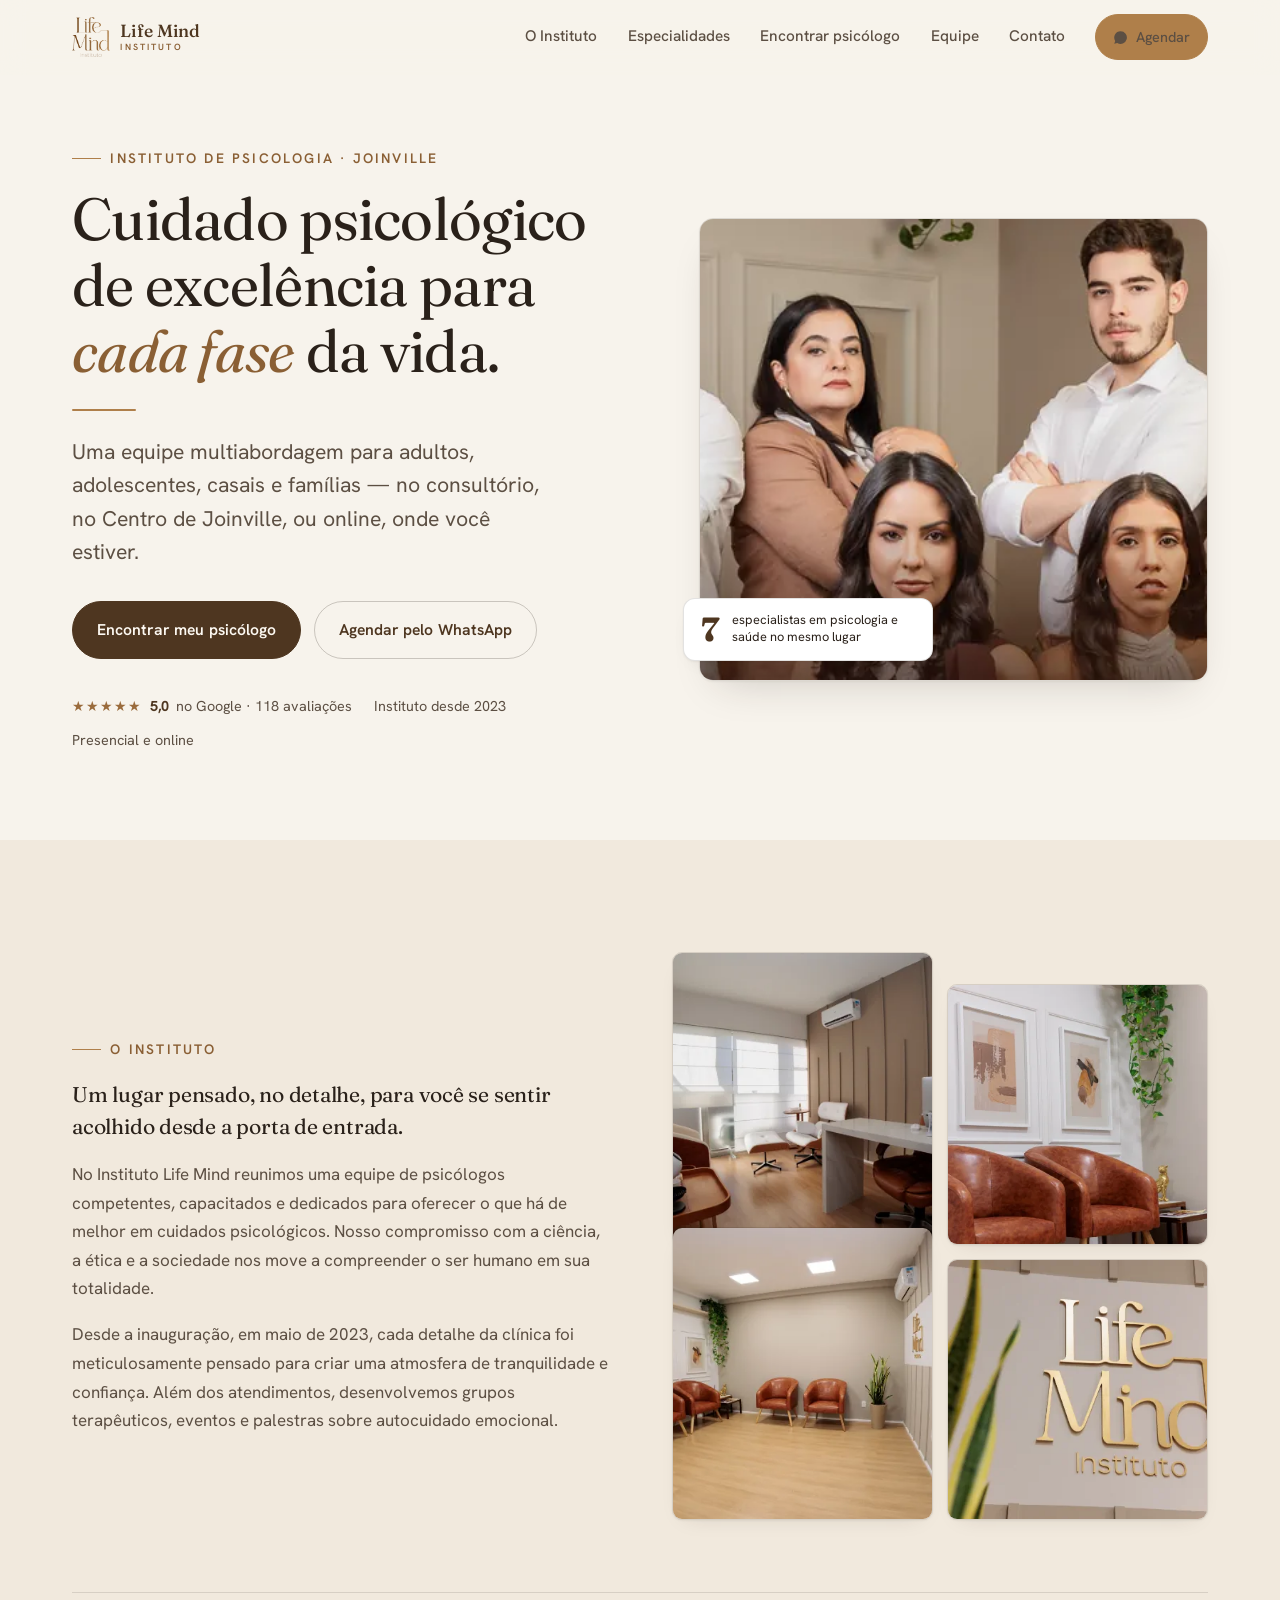
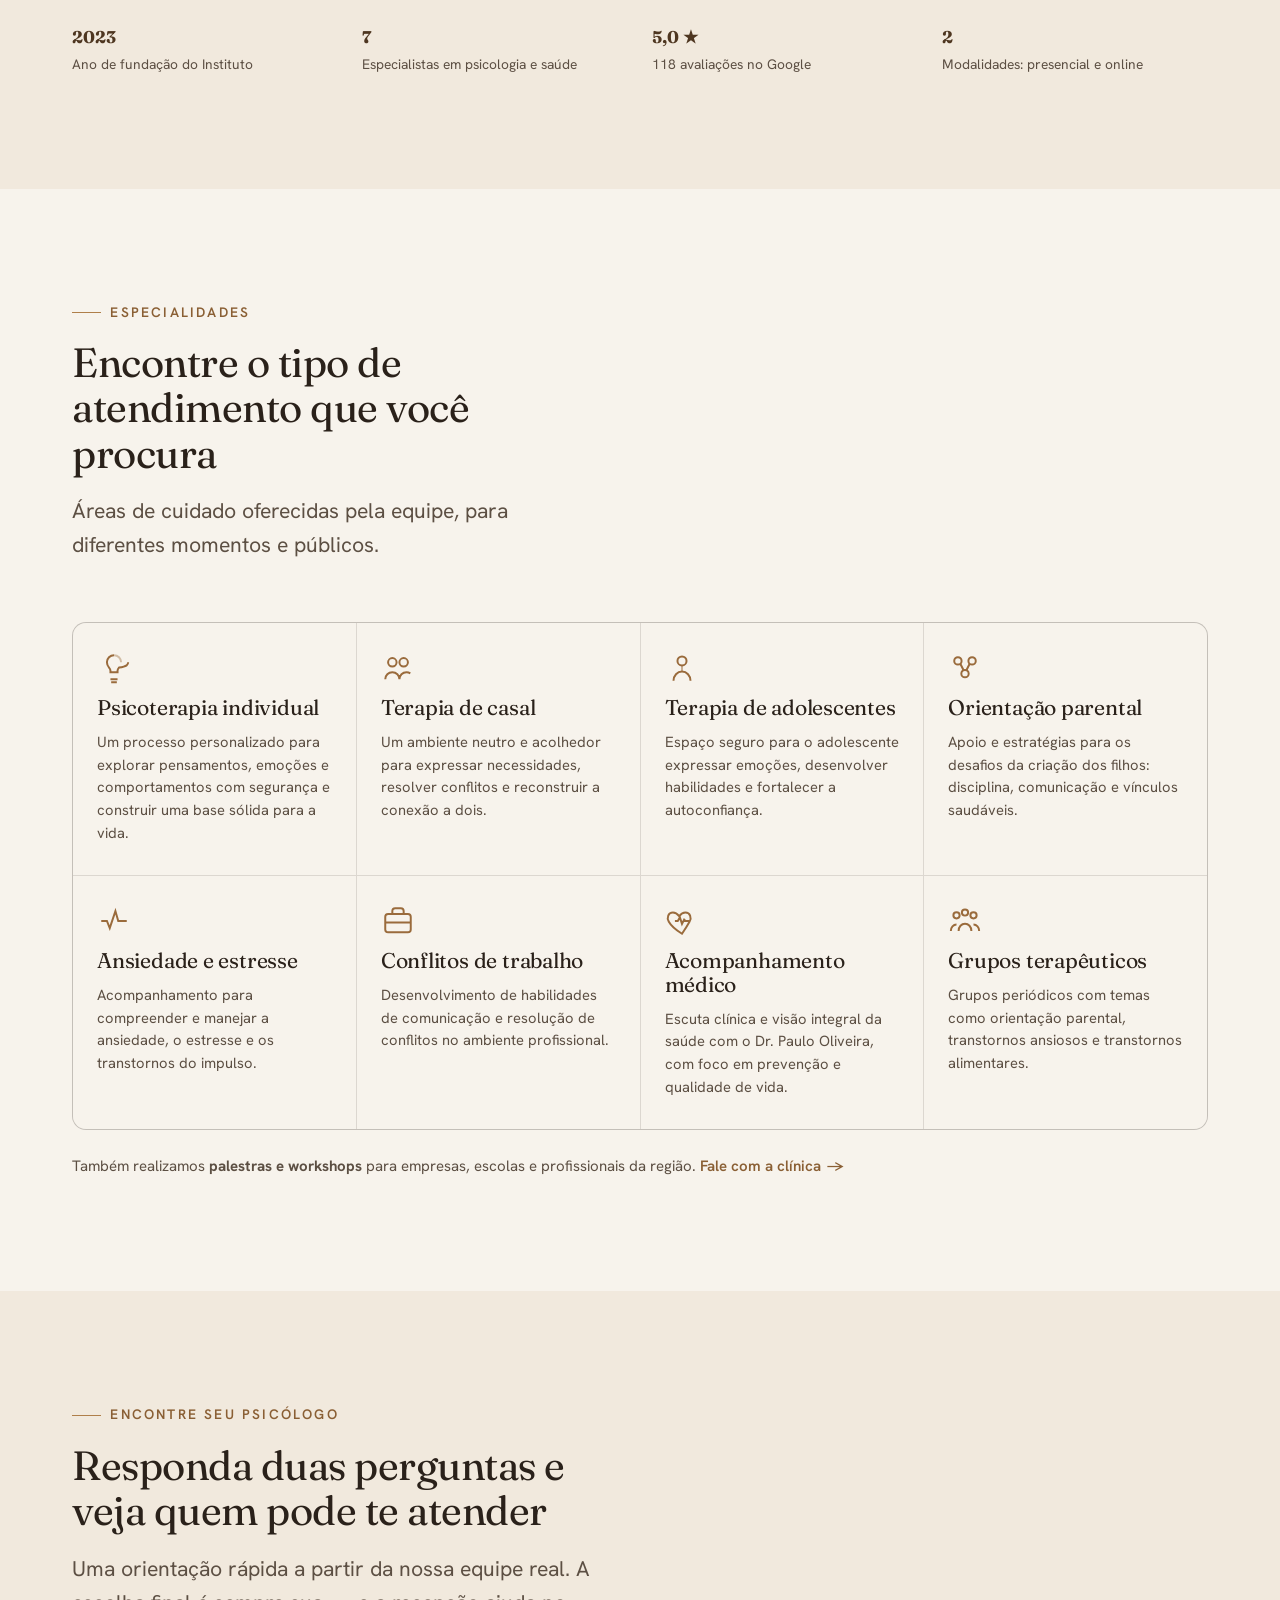
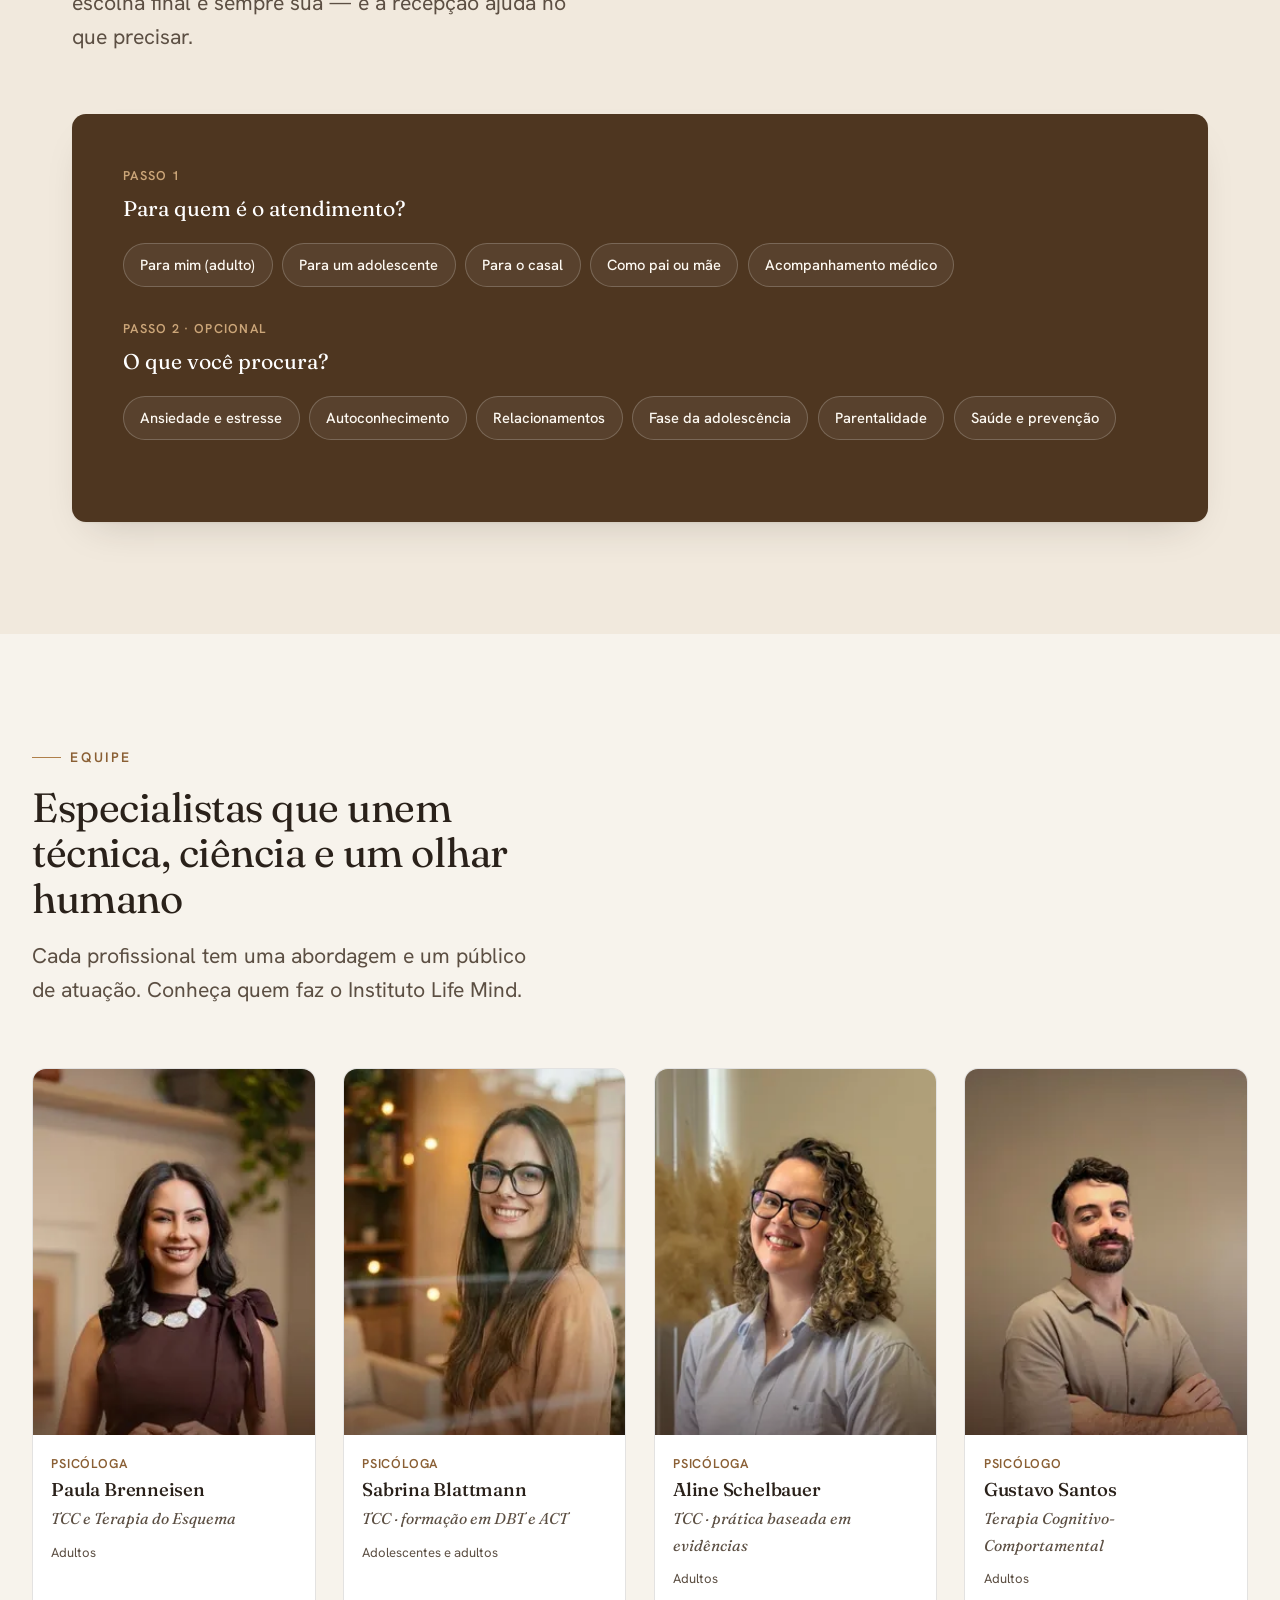
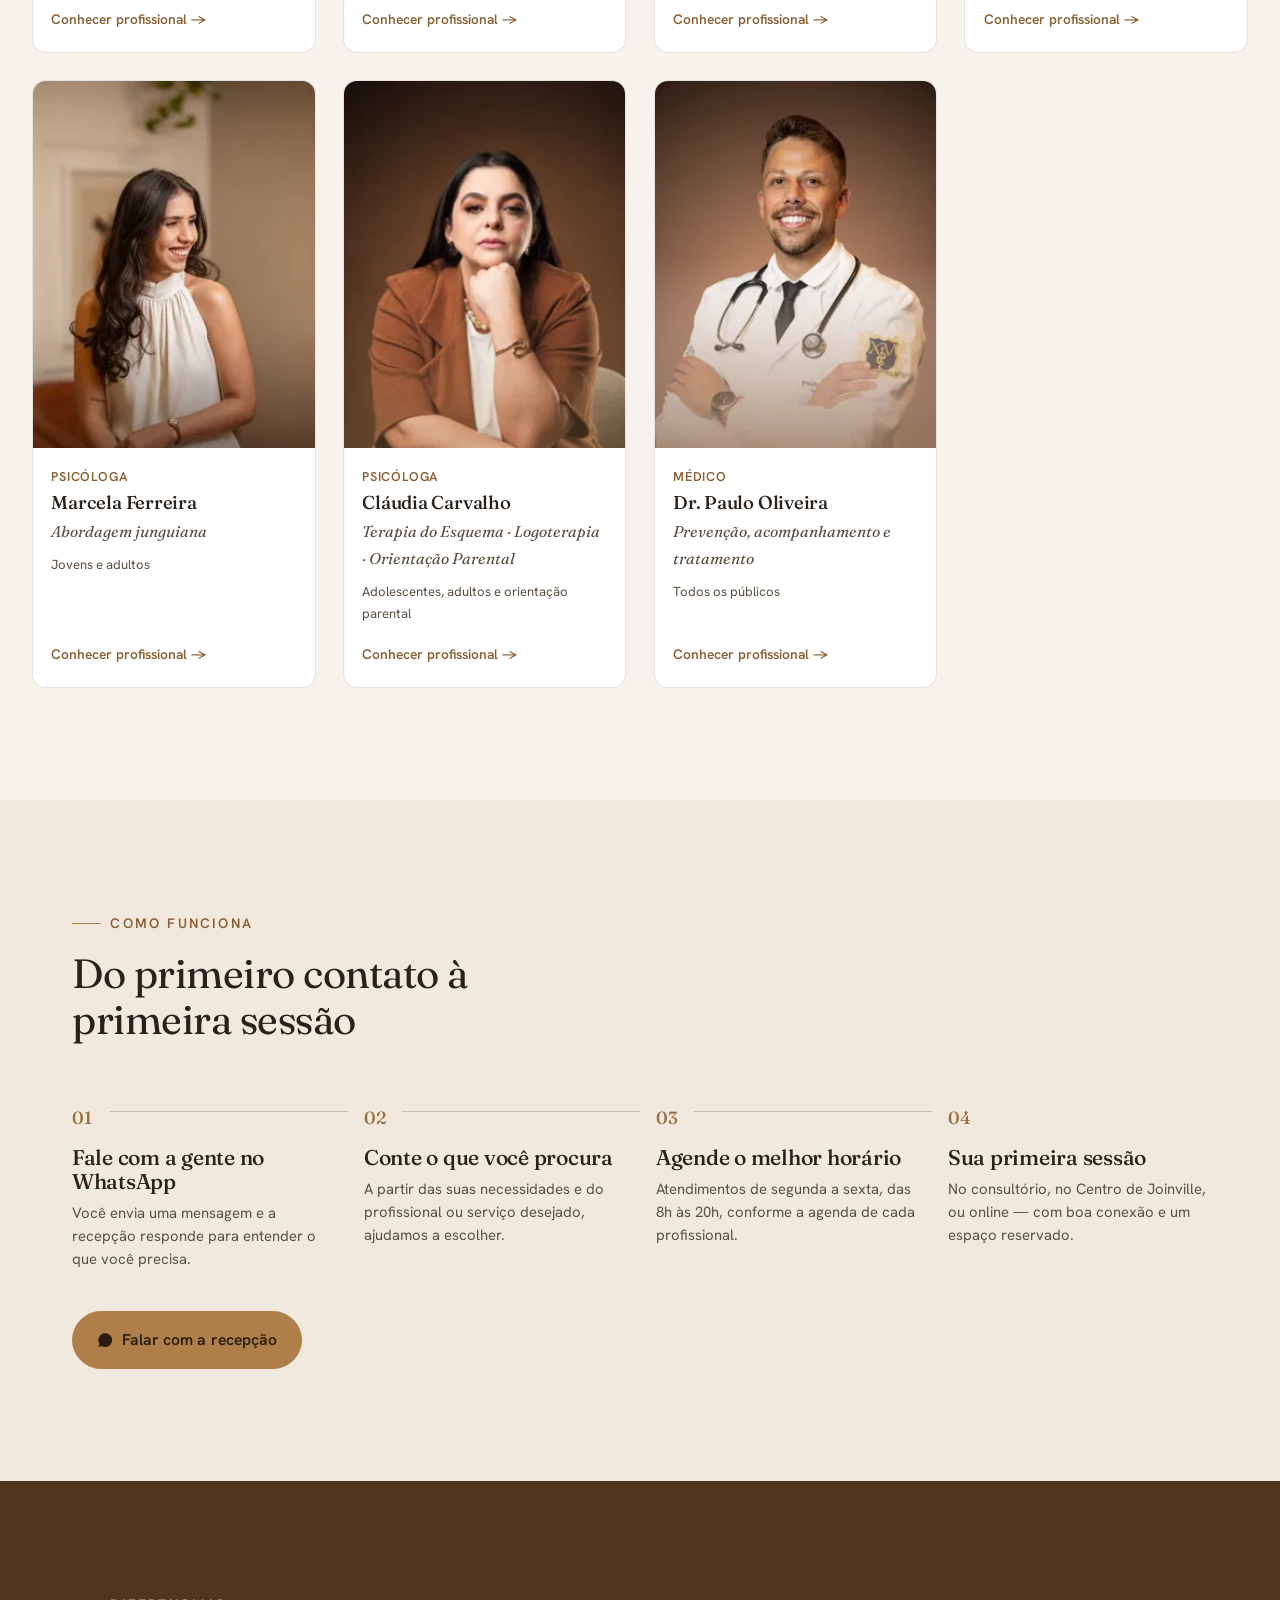
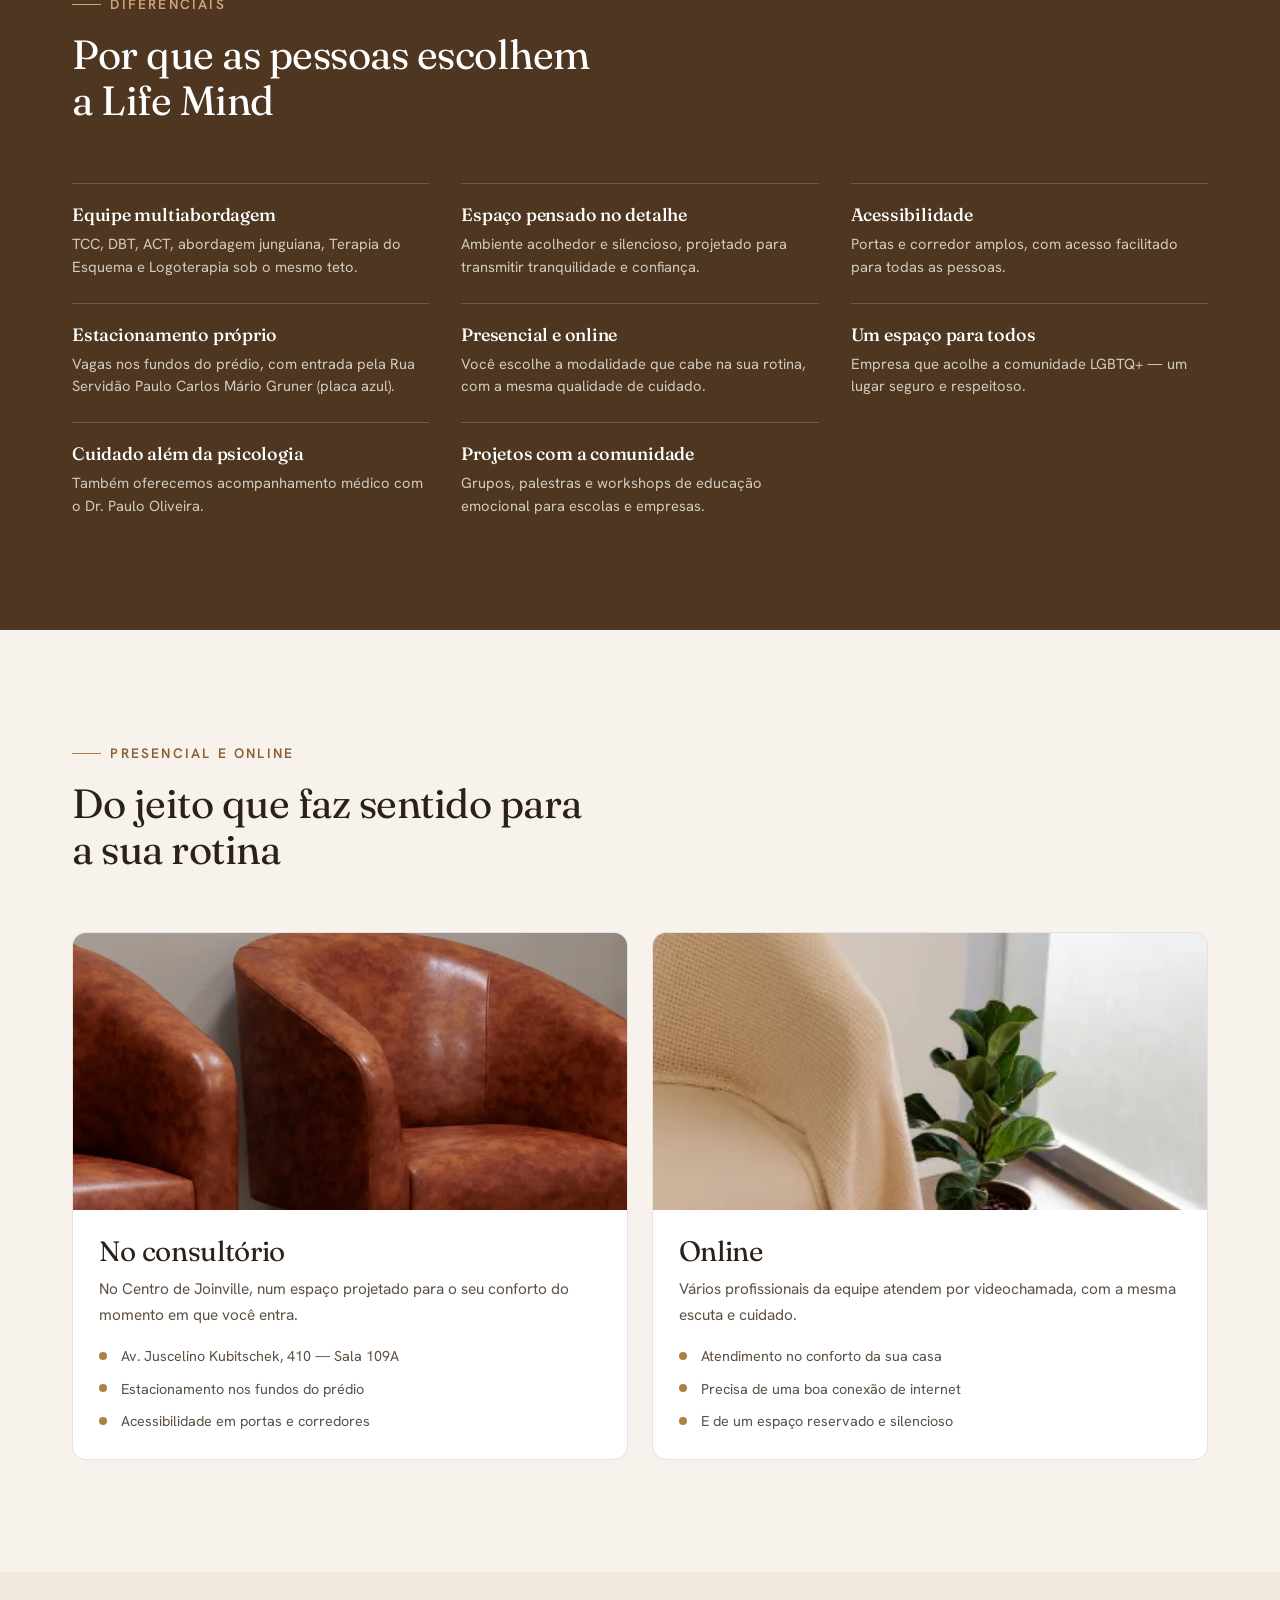
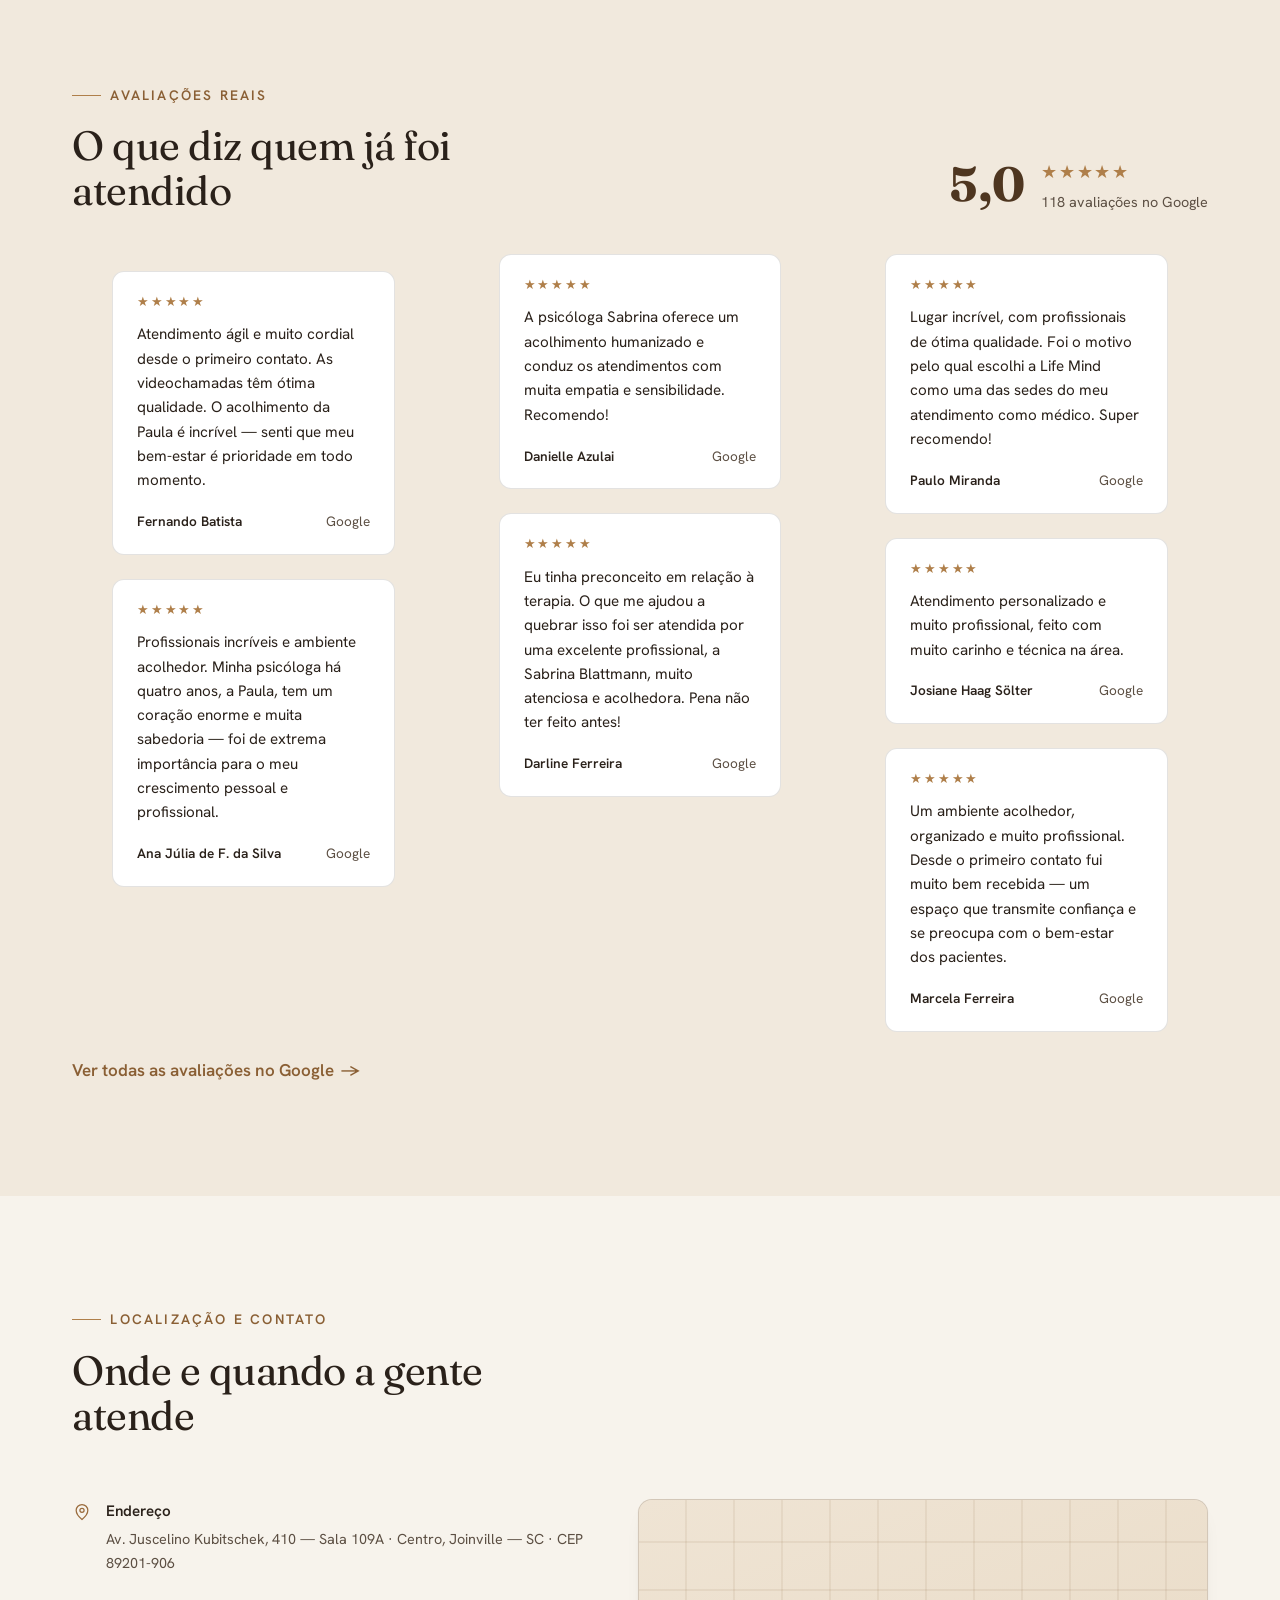
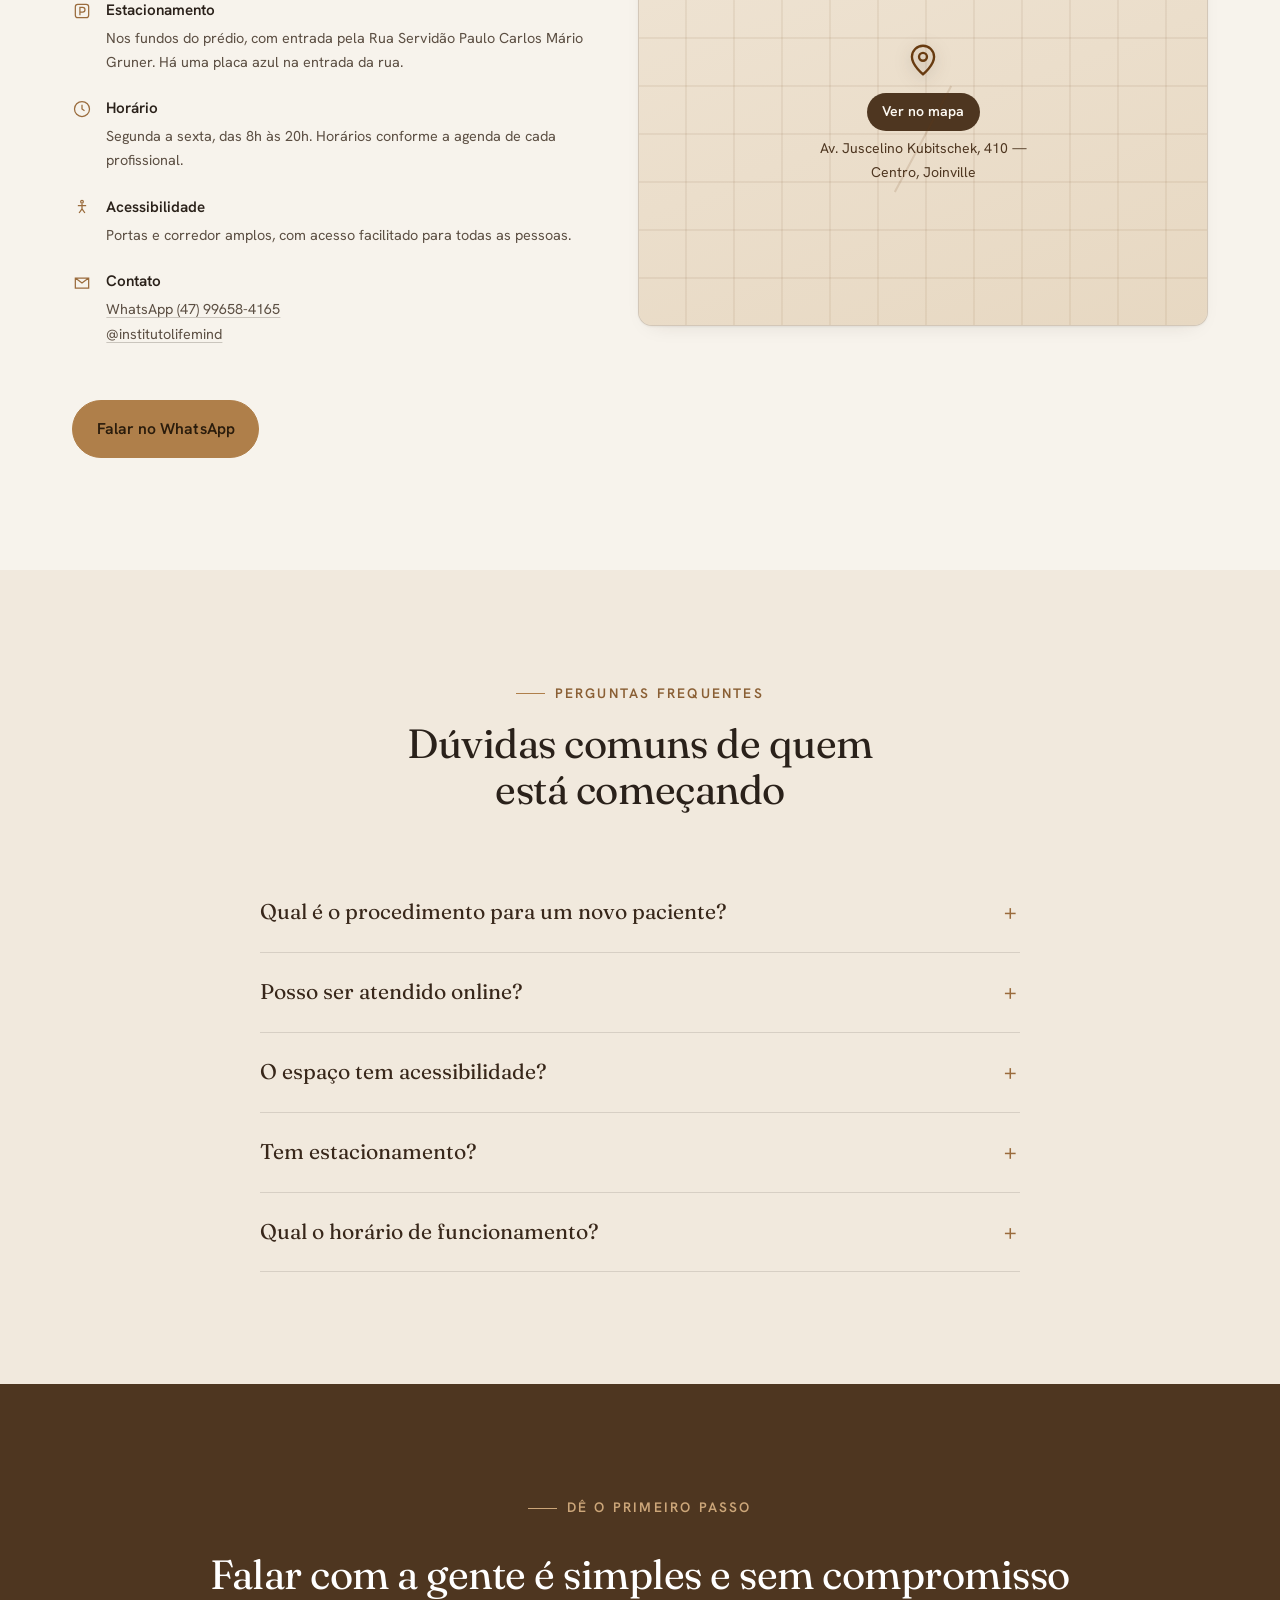
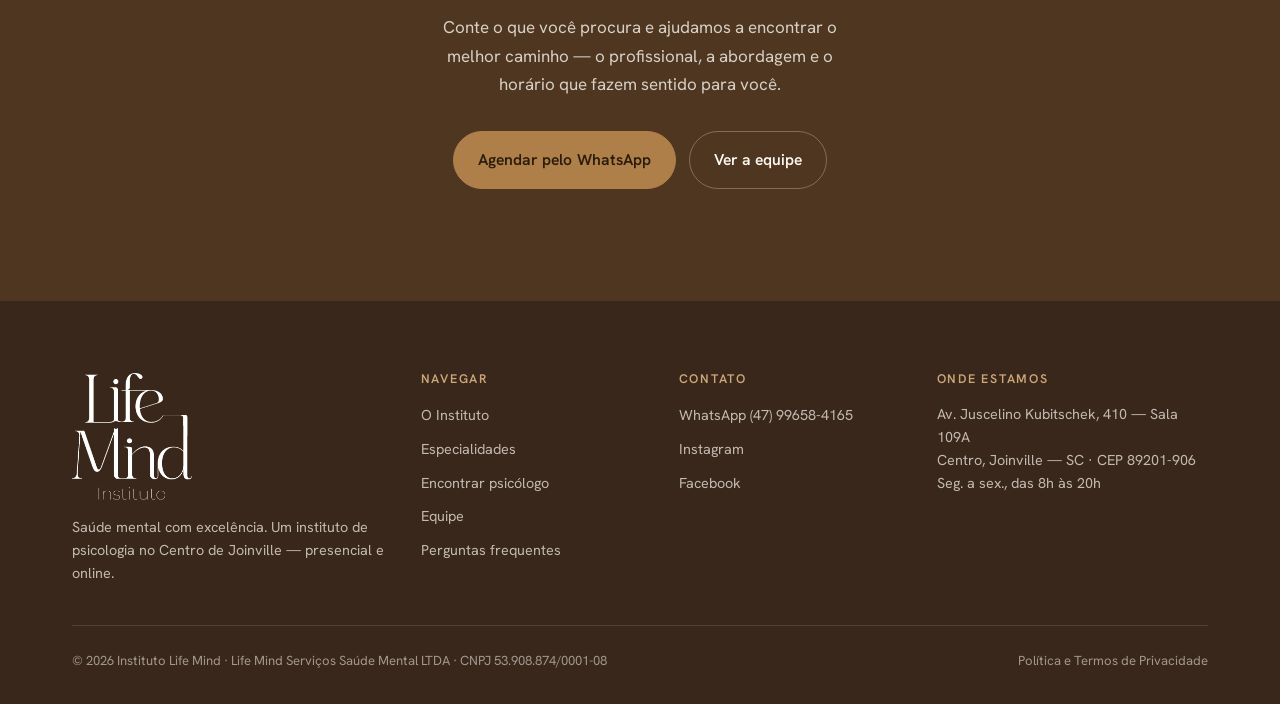
==== index.html @ fa9a7613 "Instituto Life Mind — nova versão do site Redesign estático (HTML/CSS/JS, sem build) do site institu" ====
<!doctype html>
<html lang="pt-BR">
<head>
<meta charset="utf-8">
<meta name="viewport" content="width=device-width, initial-scale=1">
<title>Instituto Life Mind — Psicologia em Joinville | Presencial e online</title>
<meta name="description" content="Instituto de psicologia no Centro de Joinville. Equipe multiabordagem para adultos, adolescentes, casais e famílias — atendimento presencial e online. 5,0 no Google, 118 avaliações.">
<link rel="canonical" href="https://institutolifemind.com.br/">
<meta name="theme-color" content="#4E3620">
<meta property="og:type" content="website">
<meta property="og:locale" content="pt_BR">
<meta property="og:site_name" content="Instituto Life Mind">
<meta property="og:title" content="Instituto Life Mind — Psicologia em Joinville">
<meta property="og:description" content="Equipe multiabordagem para cada fase da vida. Atendimento presencial no Centro de Joinville e online.">
<meta property="og:image" content="assets/img/team-group-1200.jpg">
<meta name="robots" content="index, follow, max-image-preview:large">

<link rel="icon" href="assets/img/favicon-64.png" sizes="64x64" type="image/png">
<link rel="icon" href="assets/img/favicon-32.png" sizes="32x32" type="image/png">
<link rel="apple-touch-icon" href="assets/img/favicon-180.png">

<link rel="preconnect" href="https://fonts.googleapis.com">
<link rel="preconnect" href="https://fonts.gstatic.com" crossorigin>
<link rel="preload" as="image" href="assets/img/team-group-900.webp" fetchpriority="high">
<link href="https://fonts.googleapis.com/css2?family=Fraunces:ital,opsz,wght@0,9..144,400;0,9..144,500;0,9..144,600;1,9..144,420&family=Hanken+Grotesk:wght@400;500;600;700&display=swap" rel="stylesheet">

<link rel="stylesheet" href="assets/css/site.css">
</head>
<body>
<a href="#main" class="skip">Ir para o conteúdo</a>

<header class="site-header" id="top">
  <div class="wrap site-header__bar">
    <a href="#top" class="brand" aria-label="Instituto Life Mind — início">
      <img src="assets/img/logo.png" alt="" width="40" height="42">
      <span class="brand__name"><b>Life Mind</b><i>Instituto</i></span>
    </a>
    <button class="nav-toggle" aria-expanded="false" aria-controls="nav" aria-label="Abrir menu">
      <span></span><span></span><span></span>
    </button>
    <nav class="nav nav--drawer" id="nav">
      <a href="#instituto">O Instituto</a>
      <a href="#especialidades">Especialidades</a>
      <a href="#encontrar">Encontrar psicólogo</a>
      <a href="#equipe">Equipe</a>
      <a href="#contato">Contato</a>
      <a class="btn btn--wa" href="https://wa.me/5547996584165?text=Ol%C3%A1!%20Vim%20pelo%20site%20do%20Instituto%20Life%20Mind%20e%20gostaria%20de%20agendar%20um%20atendimento." target="_blank" rel="noopener">
        <svg viewBox="0 0 24 24" fill="currentColor" aria-hidden="true"><path d="M17.5 14.4c-.3-.2-1.7-.9-2-1-.3-.1-.5-.2-.7.2-.2.3-.7 1-.9 1.1-.2.2-.3.2-.6.1-.3-.2-1.3-.5-2.4-1.5-.9-.8-1.5-1.8-1.7-2.1-.2-.3 0-.5.1-.6l.5-.6c.2-.2.2-.3.3-.5.1-.2 0-.4 0-.6L9 5.9c-.2-.5-.4-.4-.6-.4h-.5c-.2 0-.5.1-.7.3-.3.3-1 1-1 2.4s1 2.8 1.2 3c.2.2 2 3.1 5 4.3 2.5 1 3 .8 3.6.8.5-.1 1.7-.7 1.9-1.4.2-.7.2-1.2.2-1.4 0-.1-.3-.2-.6-.3zM12 2a10 10 0 0 0-8.5 15.3L2 22l4.8-1.5A10 10 0 1 0 12 2z"/></svg>
        Agendar
      </a>
    </nav>
  </div>
</header>
<div class="scrim" hidden></div>

<main id="main">

<!-- ================= HERO ================= -->
<section class="hero wrap">
  <div class="hero__grid">
    <div>
      <p class="eyebrow">Instituto de Psicologia · Joinville</p>
      <h1 class="hero__title">Cuidado psicológico de excelência para <em>cada fase</em> da vida.</h1>
      <div class="hero__rule"></div>
      <p class="hero__lead">Uma equipe multiabordagem para adultos, adolescentes, casais e famílias — no consultório, no Centro de Joinville, ou online, onde você estiver.</p>
      <div class="hero__cta">
        <a class="btn" href="#encontrar">Encontrar meu psicólogo</a>
        <a class="btn btn--ghost" href="https://wa.me/5547996584165?text=Ol%C3%A1!%20Vim%20pelo%20site%20do%20Instituto%20Life%20Mind%20e%20gostaria%20de%20agendar%20um%20atendimento." target="_blank" rel="noopener">Agendar pelo WhatsApp</a>
      </div>
      <div class="hero__trust">
        <span><span class="stars" aria-hidden="true">★★★★★</span> <b>5,0</b> no Google · 118 avaliações</span>
        <span>Instituto desde 2023</span>
        <span>Presencial e online</span>
      </div>
    </div>
    <div class="hero__media">
      <picture>
        <source type="image/webp" srcset="assets/img/team-group-900.webp 900w, assets/img/team-group-1600.webp 1600w" sizes="(max-width:860px) 92vw, 46vw">
        <img src="assets/img/team-group-1200.jpg" alt="Equipe do Instituto Life Mind reunida no consultório" width="1200" height="456" fetchpriority="high">
      </picture>
      <div class="hero__badge"><b>7</b><span>especialistas em psicologia e saúde no mesmo lugar</span></div>
    </div>
  </div>
</section>

<!-- ================= ABOUT ================= -->
<section class="section section--tint" id="instituto">
  <div class="wrap about">
    <div class="about__grid">
      <div class="about__body reveal">
        <p class="eyebrow">O Instituto</p>
        <p>Um lugar pensado, no detalhe, para você se sentir acolhido desde a porta de entrada.</p>
        <p>No Instituto Life Mind reunimos uma equipe de psicólogos competentes, capacitados e dedicados para oferecer o que há de melhor em cuidados psicológicos. Nosso compromisso com a ciência, a ética e a sociedade nos move a compreender o ser humano em sua totalidade.</p>
        <p>Desde a inauguração, em maio de 2023, cada detalhe da clínica foi meticulosamente pensado para criar uma atmosfera de tranquilidade e confiança. Além dos atendimentos, desenvolvemos grupos terapêuticos, eventos e palestras sobre autocuidado emocional.</p>
      </div>
      <div class="about__collage reveal" aria-hidden="true">
        <picture><source type="image/webp" srcset="assets/img/sala-2070.webp"><img src="assets/img/sala-2070.jpg" alt="" width="364" height="364" loading="lazy"></picture>
        <picture><source type="image/webp" srcset="assets/img/sala-2167.webp"><img src="assets/img/sala-2167.jpg" alt="" width="364" height="364" loading="lazy"></picture>
        <picture><source type="image/webp" srcset="assets/img/sala-2131.webp"><img src="assets/img/sala-2131.jpg" alt="" width="364" height="364" loading="lazy"></picture>
        <picture><source type="image/webp" srcset="assets/img/sala-2153.webp"><img src="assets/img/sala-2153.jpg" alt="" width="364" height="364" loading="lazy"></picture>
      </div>
    </div>
    <div class="stats reveal">
      <div class="stat"><b>2023</b><span>Ano de fundação do Instituto</span></div>
      <div class="stat"><b>7</b><span>Especialistas em psicologia e saúde</span></div>
      <div class="stat"><b>5,0&nbsp;★</b><span>118 avaliações no Google</span></div>
      <div class="stat"><b>2</b><span>Modalidades: presencial e online</span></div>
    </div>
  </div>
</section>

<!-- ================= SPECIALTIES ================= -->
<section class="section" id="especialidades">
  <div class="wrap">
    <div class="sect-head reveal">
      <p class="eyebrow">Especialidades</p>
      <h2>Encontre o tipo de atendimento que você procura</h2>
      <p class="lead">Áreas de cuidado oferecidas pela equipe, para diferentes momentos e públicos.</p>
    </div>
    <div class="spec-grid reveal">
      <article class="spec"><svg class="spec__ic" viewBox="0 0 24 24" fill="none" stroke="currentColor" stroke-width="1.4"><path d="M12 3a5 5 0 0 0-5 5c0 1.6.7 2.8 1.5 3.7.6.7 1 1.4 1 2.3v1h5v-1c0-.9.4-1.6 1-2.3C21.3 10.8 22 9.6 22 8"/><path d="M12 3a5 5 0 0 1 5 5" opacity=".4"/><path d="M9.5 20h5M10 22h4"/></svg><h3>Psicoterapia individual</h3><p>Um processo personalizado para explorar pensamentos, emoções e comportamentos com segurança e construir uma base sólida para a vida.</p></article>
      <article class="spec"><svg class="spec__ic" viewBox="0 0 24 24" fill="none" stroke="currentColor" stroke-width="1.4"><circle cx="8" cy="8" r="3"/><circle cx="16" cy="8" r="3"/><path d="M3 20c0-2.8 2.2-5 5-5s5 2.2 5 5M13 20c0-2.8 2.2-5 5-5 1 0 1.9.3 2.7.8"/></svg><h3>Terapia de casal</h3><p>Um ambiente neutro e acolhedor para expressar necessidades, resolver conflitos e reconstruir a conexão a dois.</p></article>
      <article class="spec"><svg class="spec__ic" viewBox="0 0 24 24" fill="none" stroke="currentColor" stroke-width="1.4"><circle cx="12" cy="7" r="3.2"/><path d="M6 21c0-3.6 2.7-6.5 6-6.5s6 2.9 6 6.5"/><path d="M12 10.5v4" opacity=".5"/></svg><h3>Terapia de adolescentes</h3><p>Espaço seguro para o adolescente expressar emoções, desenvolver habilidades e fortalecer a autoconfiança.</p></article>
      <article class="spec"><svg class="spec__ic" viewBox="0 0 24 24" fill="none" stroke="currentColor" stroke-width="1.4"><circle cx="7" cy="7" r="2.6"/><circle cx="17" cy="7" r="2.6"/><circle cx="12" cy="16" r="2.6"/><path d="M8.7 9 11 13.6M15.3 9 13 13.6"/></svg><h3>Orientação parental</h3><p>Apoio e estratégias para os desafios da criação dos filhos: disciplina, comunicação e vínculos saudáveis.</p></article>
      <article class="spec"><svg class="spec__ic" viewBox="0 0 24 24" fill="none" stroke="currentColor" stroke-width="1.4"><path d="M3 12h4l2 5 4-12 2 7h6"/></svg><h3>Ansiedade e estresse</h3><p>Acompanhamento para compreender e manejar a ansiedade, o estresse e os transtornos do impulso.</p></article>
      <article class="spec"><svg class="spec__ic" viewBox="0 0 24 24" fill="none" stroke="currentColor" stroke-width="1.4"><rect x="3" y="7" width="18" height="13" rx="2"/><path d="M8 7V5a2 2 0 0 1 2-2h4a2 2 0 0 1 2 2v2M3 13h18"/></svg><h3>Conflitos de trabalho</h3><p>Desenvolvimento de habilidades de comunicação e resolução de conflitos no ambiente profissional.</p></article>
      <article class="spec"><svg class="spec__ic" viewBox="0 0 24 24" fill="none" stroke="currentColor" stroke-width="1.4"><path d="M12 21s-7-4.4-9.3-8.5C1 9.6 2.3 6 5.6 6c2 0 3.3 1.2 4.4 2.6C11.1 7.2 12.4 6 14.4 6c3.3 0 4.6 3.6 2.9 6.5C15 16.6 12 21 12 21z"/><path d="M7 12h2l1.5-2.5L12 14l1.5-3 1 1H17"/></svg><h3>Acompanhamento médico</h3><p>Escuta clínica e visão integral da saúde com o Dr. Paulo Oliveira, com foco em prevenção e qualidade de vida.</p></article>
      <article class="spec"><svg class="spec__ic" viewBox="0 0 24 24" fill="none" stroke="currentColor" stroke-width="1.4"><circle cx="6" cy="8" r="2.2"/><circle cx="18" cy="8" r="2.2"/><circle cx="12" cy="6" r="2.2"/><path d="M2 19c0-2.5 1.8-4.5 4-4.5M22 19c0-2.5-1.8-4.5-4-4.5M7.5 19c0-3 2-5 4.5-5s4.5 2 4.5 5"/></svg><h3>Grupos terapêuticos</h3><p>Grupos periódicos com temas como orientação parental, transtornos ansiosos e transtornos alimentares.</p></article>
    </div>
    <p class="spec-note reveal">Também realizamos <strong>palestras e workshops</strong> para empresas, escolas e profissionais da região. <a class="textlink" href="https://wa.me/5547996584165?text=Ol%C3%A1!%20Gostaria%20de%20falar%20sobre%20palestras%20e%20workshops%20do%20Instituto%20Life%20Mind." target="_blank" rel="noopener">Fale com a clínica</a></p>
  </div>
</section>

<!-- ================= MATCHER (signature) ================= -->
<section class="section section--tint" id="encontrar">
  <div class="wrap">
    <div class="sect-head reveal">
      <p class="eyebrow">Encontre seu psicólogo</p>
      <h2>Responda duas perguntas e veja quem pode te atender</h2>
      <p class="lead">Uma orientação rápida a partir da nossa equipe real. A escolha final é sempre sua — e a recepção ajuda no que precisar.</p>
    </div>
    <div class="matcher reveal" role="group" aria-labelledby="m-title">
      <p id="m-title" class="sr-only" hidden>Encontre seu psicólogo</p>
      <div class="matcher__q">
        <p><small>Passo 1</small>Para quem é o atendimento?</p>
        <div class="chips" id="m-who" role="radiogroup" aria-label="Para quem é o atendimento">
          <button class="chip" role="radio" aria-checked="false" data-who="adulto">Para mim (adulto)</button>
          <button class="chip" role="radio" aria-checked="false" data-who="adolescente">Para um adolescente</button>
          <button class="chip" role="radio" aria-checked="false" data-who="casal">Para o casal</button>
          <button class="chip" role="radio" aria-checked="false" data-who="parental">Como pai ou mãe</button>
          <button class="chip" role="radio" aria-checked="false" data-who="medico">Acompanhamento médico</button>
        </div>
      </div>
      <div class="matcher__q">
        <p><small>Passo 2 · opcional</small>O que você procura?</p>
        <div class="chips" id="m-what" aria-label="O que você procura (opcional, escolha quantos quiser)">
          <button class="chip" aria-pressed="false" data-what="ansiedade">Ansiedade e estresse</button>
          <button class="chip" aria-pressed="false" data-what="autoconhecimento">Autoconhecimento</button>
          <button class="chip" aria-pressed="false" data-what="relacionamentos">Relacionamentos</button>
          <button class="chip" aria-pressed="false" data-what="adolescencia">Fase da adolescência</button>
          <button class="chip" aria-pressed="false" data-what="parentalidade">Parentalidade</button>
          <button class="chip" aria-pressed="false" data-what="saude">Saúde e prevenção</button>
        </div>
      </div>
      <div class="matcher__out" id="m-out" hidden aria-live="polite">
        <h3 id="m-out-title">Profissionais sugeridos</h3>
        <p class="muted" id="m-out-sub"></p>
        <div class="match-list" id="m-list"></div>
        <p class="matcher__fallback" id="m-fallback"></p>
      </div>
    </div>
  </div>
</section>

<!-- ================= TEAM ================= -->
<section class="section" id="equipe">
  <div class="wrap wrap--wide">
    <div class="sect-head reveal">
      <p class="eyebrow">Equipe</p>
      <h2>Especialistas que unem técnica, ciência e um olhar humano</h2>
      <p class="lead">Cada profissional tem uma abordagem e um público de atuação. Conheça quem faz o Instituto Life Mind.</p>
    </div>
    <div class="team-grid" id="team-grid"><!-- injected --></div>
  </div>
</section>

<!-- ================= HOW IT WORKS ================= -->
<section class="section section--tint" id="como-funciona">
  <div class="wrap">
    <div class="sect-head reveal">
      <p class="eyebrow">Como funciona</p>
      <h2>Do primeiro contato à primeira sessão</h2>
    </div>
    <div class="steps reveal">
      <div class="step"><h3>Fale com a gente no WhatsApp</h3><p>Você envia uma mensagem e a recepção responde para entender o que você precisa.</p></div>
      <div class="step"><h3>Conte o que você procura</h3><p>A partir das suas necessidades e do profissional ou serviço desejado, ajudamos a escolher.</p></div>
      <div class="step"><h3>Agende o melhor horário</h3><p>Atendimentos de segunda a sexta, das 8h às 20h, conforme a agenda de cada profissional.</p></div>
      <div class="step"><h3>Sua primeira sessão</h3><p>No consultório, no Centro de Joinville, ou online — com boa conexão e um espaço reservado.</p></div>
    </div>
    <div class="hero__cta reveal" style="margin-top:2.5rem">
      <a class="btn btn--wa" href="https://wa.me/5547996584165?text=Ol%C3%A1!%20Vim%20pelo%20site%20do%20Instituto%20Life%20Mind%20e%20gostaria%20de%20agendar%20um%20atendimento." target="_blank" rel="noopener">
        <svg viewBox="0 0 24 24" fill="currentColor" aria-hidden="true"><path d="M17.5 14.4c-.3-.2-1.7-.9-2-1-.3-.1-.5-.2-.7.2-.2.3-.7 1-.9 1.1-.2.2-.3.2-.6.1-.3-.2-1.3-.5-2.4-1.5-.9-.8-1.5-1.8-1.7-2.1-.2-.3 0-.5.1-.6l.5-.6c.2-.2.2-.3.3-.5.1-.2 0-.4 0-.6L9 5.9c-.2-.5-.4-.4-.6-.4h-.5c-.2 0-.5.1-.7.3-.3.3-1 1-1 2.4s1 2.8 1.2 3c.2.2 2 3.1 5 4.3 2.5 1 3 .8 3.6.8.5-.1 1.7-.7 1.9-1.4.2-.7.2-1.2.2-1.4 0-.1-.3-.2-.6-.3zM12 2a10 10 0 0 0-8.5 15.3L2 22l4.8-1.5A10 10 0 1 0 12 2z"/></svg>
        Falar com a recepção
      </a>
    </div>
  </div>
</section>

<!-- ================= DIFERENCIAIS ================= -->
<section class="section section--dark" id="diferenciais">
  <div class="wrap">
    <div class="sect-head reveal">
      <p class="eyebrow">Diferenciais</p>
      <h2>Por que as pessoas escolhem a Life Mind</h2>
    </div>
    <div class="feat-grid reveal">
      <div class="feat"><h3>Equipe multiabordagem</h3><p>TCC, DBT, ACT, abordagem junguiana, Terapia do Esquema e Logoterapia sob o mesmo teto.</p></div>
      <div class="feat"><h3>Espaço pensado no detalhe</h3><p>Ambiente acolhedor e silencioso, projetado para transmitir tranquilidade e confiança.</p></div>
      <div class="feat"><h3>Acessibilidade</h3><p>Portas e corredor amplos, com acesso facilitado para todas as pessoas.</p></div>
      <div class="feat"><h3>Estacionamento próprio</h3><p>Vagas nos fundos do prédio, com entrada pela Rua Servidão Paulo Carlos Mário Gruner (placa azul).</p></div>
      <div class="feat"><h3>Presencial e online</h3><p>Você escolhe a modalidade que cabe na sua rotina, com a mesma qualidade de cuidado.</p></div>
      <div class="feat"><h3>Um espaço para todos</h3><p>Empresa que acolhe a comunidade LGBTQ+ — um lugar seguro e respeitoso.</p></div>
      <div class="feat"><h3>Cuidado além da psicologia</h3><p>Também oferecemos acompanhamento médico com o Dr. Paulo Oliveira.</p></div>
      <div class="feat"><h3>Projetos com a comunidade</h3><p>Grupos, palestras e workshops de educação emocional para escolas e empresas.</p></div>
    </div>
  </div>
</section>

<!-- ================= MODES ================= -->
<section class="section" id="atendimento">
  <div class="wrap">
    <div class="sect-head reveal">
      <p class="eyebrow">Presencial e online</p>
      <h2>Do jeito que faz sentido para a sua rotina</h2>
    </div>
    <div class="modes reveal">
      <article class="mode">
        <div class="mode__img"><picture><source type="image/webp" srcset="assets/img/poltronas-1600.webp"><img src="assets/img/poltronas-1200.jpg" alt="Sala de espera do Instituto Life Mind com poltronas de couro e plantas" width="1200" height="268" loading="lazy"></picture></div>
        <div class="mode__b">
          <h3>No consultório</h3>
          <p>No Centro de Joinville, num espaço projetado para o seu conforto do momento em que você entra.</p>
          <ul><li>Av. Juscelino Kubitschek, 410 — Sala 109A</li><li>Estacionamento nos fundos do prédio</li><li>Acessibilidade em portas e corredores</li></ul>
        </div>
      </article>
      <article class="mode">
        <div class="mode__img"><picture><source type="image/webp" srcset="assets/img/sala-2124.webp"><img src="assets/img/sala-2124.jpg" alt="Consultório do Instituto Life Mind" width="364" height="182" loading="lazy"></picture></div>
        <div class="mode__b">
          <h3>Online</h3>
          <p>Vários profissionais da equipe atendem por videochamada, com a mesma escuta e cuidado.</p>
          <ul><li>Atendimento no conforto da sua casa</li><li>Precisa de uma boa conexão de internet</li><li>E de um espaço reservado e silencioso</li></ul>
        </div>
      </article>
    </div>
  </div>
</section>

<!-- ================= REVIEWS ================= -->
<section class="section section--tint" id="avaliacoes">
  <div class="wrap">
    <div class="rev-top reveal">
      <div>
        <p class="eyebrow">Avaliações reais</p>
        <h2 style="font-family:var(--f-display);font-size:var(--step-3);max-width:18ch">O que diz quem já foi atendido</h2>
      </div>
      <div class="rev-score">
        <b>5,0</b>
        <div><span class="stars" aria-hidden="true">★★★★★</span><span>118 avaliações no Google</span></div>
      </div>
    </div>
    <div class="rev-grid reveal">
      <blockquote class="review"><span class="stars" aria-hidden="true">★★★★★</span><p>Atendimento ágil e muito cordial desde o primeiro contato. As videochamadas têm ótima qualidade. O acolhimento da Paula é incrível — senti que meu bem-estar é prioridade em todo momento.</p><footer><b>Fernando Batista</b><span>Google</span></footer></blockquote>
      <blockquote class="review"><span class="stars" aria-hidden="true">★★★★★</span><p>Profissionais incríveis e ambiente acolhedor. Minha psicóloga há quatro anos, a Paula, tem um coração enorme e muita sabedoria — foi de extrema importância para o meu crescimento pessoal e profissional.</p><footer><b>Ana Júlia de F. da Silva</b><span>Google</span></footer></blockquote>
      <blockquote class="review"><span class="stars" aria-hidden="true">★★★★★</span><p>A psicóloga Sabrina oferece um acolhimento humanizado e conduz os atendimentos com muita empatia e sensibilidade. Recomendo!</p><footer><b>Danielle Azulai</b><span>Google</span></footer></blockquote>
      <blockquote class="review"><span class="stars" aria-hidden="true">★★★★★</span><p>Eu tinha preconceito em relação à terapia. O que me ajudou a quebrar isso foi ser atendida por uma excelente profissional, a Sabrina Blattmann, muito atenciosa e acolhedora. Pena não ter feito antes!</p><footer><b>Darline Ferreira</b><span>Google</span></footer></blockquote>
      <blockquote class="review"><span class="stars" aria-hidden="true">★★★★★</span><p>Lugar incrível, com profissionais de ótima qualidade. Foi o motivo pelo qual escolhi a Life Mind como uma das sedes do meu atendimento como médico. Super recomendo!</p><footer><b>Paulo Miranda</b><span>Google</span></footer></blockquote>
      <blockquote class="review"><span class="stars" aria-hidden="true">★★★★★</span><p>Atendimento personalizado e muito profissional, feito com muito carinho e técnica na área.</p><footer><b>Josiane Haag Sölter</b><span>Google</span></footer></blockquote>
      <blockquote class="review"><span class="stars" aria-hidden="true">★★★★★</span><p>Um ambiente acolhedor, organizado e muito profissional. Desde o primeiro contato fui muito bem recebida — um espaço que transmite confiança e se preocupa com o bem-estar dos pacientes.</p><footer><b>Marcela Ferreira</b><span>Google</span></footer></blockquote>
    </div>
    <p style="margin-top:1.5rem" class="reveal"><a class="textlink" href="https://www.google.com/maps/place/Instituto+de+Psicologia+Life+Mind/@-26.3049614,-48.8491146,17z/data=!4m8!3m7!1s0x94deb158edcece59:0xb8cd26eab3edf2a1!9m1!1b1" target="_blank" rel="noopener">Ver todas as avaliações no Google</a></p>
  </div>
</section>

<!-- ================= LOCATION / CONTACT ================= -->
<section class="section" id="contato">
  <div class="wrap">
    <div class="sect-head reveal">
      <p class="eyebrow">Localização e contato</p>
      <h2>Onde e quando a gente atende</h2>
    </div>
    <div class="loc-grid">
      <div class="loc-facts reveal">
        <div class="loc-fact"><svg viewBox="0 0 24 24" fill="none" stroke="currentColor" stroke-width="1.5"><path d="M12 21s-7-5.6-7-11a7 7 0 0 1 14 0c0 5.4-7 11-7 11z"/><circle cx="12" cy="10" r="2.5"/></svg><div><b>Endereço</b><p>Av. Juscelino Kubitschek, 410 — Sala 109A · Centro, Joinville — SC · CEP 89201-906</p></div></div>
        <div class="loc-fact"><svg viewBox="0 0 24 24" fill="none" stroke="currentColor" stroke-width="1.5"><rect x="4" y="4" width="16" height="16" rx="3"/><path d="M9.5 17V7.5h3.2a2.9 2.9 0 0 1 0 5.8H9.5"/></svg><div><b>Estacionamento</b><p>Nos fundos do prédio, com entrada pela Rua Servidão Paulo Carlos Mário Gruner. Há uma placa azul na entrada da rua.</p></div></div>
        <div class="loc-fact"><svg viewBox="0 0 24 24" fill="none" stroke="currentColor" stroke-width="1.5"><circle cx="12" cy="12" r="9"/><path d="M12 7v5l3 2"/></svg><div><b>Horário</b><p>Segunda a sexta, das 8h às 20h. Horários conforme a agenda de cada profissional.</p></div></div>
        <div class="loc-fact"><svg viewBox="0 0 24 24" fill="none" stroke="currentColor" stroke-width="1.5"><circle cx="12" cy="4.5" r="1.6"/><path d="M12 7v6m0 0-3.5 5M12 13l3.5 5M7 9h10"/></svg><div><b>Acessibilidade</b><p>Portas e corredor amplos, com acesso facilitado para todas as pessoas.</p></div></div>
        <div class="loc-fact"><svg viewBox="0 0 24 24" fill="none" stroke="currentColor" stroke-width="1.5"><path d="M4 6l8 6 8-6M4 6h16v12H4z"/></svg><div><b>Contato</b><p><a href="https://wa.me/5547996584165" target="_blank" rel="noopener">WhatsApp (47) 99658-4165</a><br><a href="https://www.instagram.com/institutolifemind/" target="_blank" rel="noopener">@institutolifemind</a></p></div></div>
        <div class="hero__cta">
          <a class="btn btn--wa" href="https://wa.me/5547996584165?text=Ol%C3%A1!%20Vim%20pelo%20site%20do%20Instituto%20Life%20Mind%20e%20gostaria%20de%20agendar%20um%20atendimento." target="_blank" rel="noopener">Falar no WhatsApp</a>
        </div>
      </div>
      <div class="loc-map reveal">
        <button class="loc-map__facade" id="map-load" type="button" aria-label="Carregar o mapa da localização">
          <svg viewBox="0 0 24 24" fill="none" stroke="currentColor" stroke-width="1.5"><path d="M12 21s-7-5.6-7-11a7 7 0 0 1 14 0c0 5.4-7 11-7 11z"/><circle cx="12" cy="10" r="2.5"/></svg>
          <p><strong>Ver no mapa</strong><br>Av. Juscelino Kubitschek, 410 — Centro, Joinville</p>
        </button>
      </div>
    </div>
  </div>
</section>

<!-- ================= FAQ ================= -->
<section class="section section--tint" id="faq">
  <div class="wrap">
    <div class="sect-head reveal" style="text-align:center;margin-inline:auto">
      <p class="eyebrow" style="justify-content:center">Perguntas frequentes</p>
      <h2>Dúvidas comuns de quem está começando</h2>
    </div>
    <div class="faq reveal">
      <details><summary>Qual é o procedimento para um novo paciente?</summary><div>Precisamos de algumas informações suas e do profissional ou serviço desejado. Envie uma mensagem pelo WhatsApp e a recepção vai te atender e esclarecer todas as dúvidas.</div></details>
      <details><summary>Posso ser atendido online?</summary><div>Sim. Temos profissionais que atendem nessa modalidade. Você pode ser atendido no conforto da sua casa, desde que tenha uma boa conexão de internet e um espaço reservado.</div></details>
      <details><summary>O espaço tem acessibilidade?</summary><div>Sim. As portas e o corredor são amplos, garantindo acessibilidade para todas as pessoas que desejem ser atendidas no Instituto.</div></details>
      <details><summary>Tem estacionamento?</summary><div>Sim. O estacionamento fica na parte de trás do prédio, com boa acessibilidade. A entrada é pela Rua Servidão Paulo Carlos Mário Gruner — há uma placa azul na entrada da rua para facilitar a localização.</div></details>
      <details><summary>Qual o horário de funcionamento?</summary><div>Horários variados, de segunda a sexta-feira, das 8h às 20h. Consulte a disponibilidade da agenda de cada profissional.</div></details>
    </div>
  </div>
</section>

<!-- ================= FINAL CTA ================= -->
<section class="section section--dark final">
  <div class="wrap">
    <div class="reveal">
      <p class="eyebrow" style="justify-content:center">Dê o primeiro passo</p>
      <h2>Falar com a gente é simples e sem compromisso</h2>
      <p>Conte o que você procura e ajudamos a encontrar o melhor caminho — o profissional, a abordagem e o horário que fazem sentido para você.</p>
      <div class="hero__cta">
        <a class="btn btn--wa" href="https://wa.me/5547996584165?text=Ol%C3%A1!%20Vim%20pelo%20site%20do%20Instituto%20Life%20Mind%20e%20gostaria%20de%20agendar%20um%20atendimento." target="_blank" rel="noopener">Agendar pelo WhatsApp</a>
        <a class="btn btn--ghost" href="#equipe">Ver a equipe</a>
      </div>
    </div>
  </div>
</section>

</main>

<footer class="site-footer">
  <div class="wrap">
    <div class="footer-grid">
      <div>
        <img src="assets/img/logo-white.png" alt="Instituto Life Mind" width="120">
        <p>Saúde mental com excelência. Um instituto de psicologia no Centro de Joinville — presencial e online.</p>
      </div>
      <div>
        <h4>Navegar</h4>
        <ul>
          <li><a href="#instituto">O Instituto</a></li>
          <li><a href="#especialidades">Especialidades</a></li>
          <li><a href="#encontrar">Encontrar psicólogo</a></li>
          <li><a href="#equipe">Equipe</a></li>
          <li><a href="#faq">Perguntas frequentes</a></li>
        </ul>
      </div>
      <div>
        <h4>Contato</h4>
        <ul>
          <li><a href="https://wa.me/5547996584165" target="_blank" rel="noopener">WhatsApp (47) 99658-4165</a></li>
          <li><a href="https://www.instagram.com/institutolifemind/" target="_blank" rel="noopener">Instagram</a></li>
          <li><a href="https://www.facebook.com/profile.php?id=100093454856724" target="_blank" rel="noopener">Facebook</a></li>
        </ul>
      </div>
      <div>
        <h4>Onde estamos</h4>
        <p>Av. Juscelino Kubitschek, 410 — Sala 109A<br>Centro, Joinville — SC · CEP 89201-906<br>Seg. a sex., das 8h às 20h</p>
      </div>
    </div>
    <div class="footer-legal">
      <span>© 2026 Instituto Life Mind · Life Mind Serviços Saúde Mental LTDA · CNPJ 53.908.874/0001-08</span>
      <a href="politica-de-privacidade.html">Política e Termos de Privacidade</a>
    </div>
  </div>
</footer>

<a class="wa-float" href="https://wa.me/5547996584165?text=Ol%C3%A1!%20Vim%20pelo%20site%20do%20Instituto%20Life%20Mind%20e%20gostaria%20de%20agendar%20um%20atendimento." target="_blank" rel="noopener" aria-label="Falar no WhatsApp">
  <svg viewBox="0 0 24 24" fill="currentColor" aria-hidden="true"><path d="M17.5 14.4c-.3-.2-1.7-.9-2-1-.3-.1-.5-.2-.7.2-.2.3-.7 1-.9 1.1-.2.2-.3.2-.6.1-.3-.2-1.3-.5-2.4-1.5-.9-.8-1.5-1.8-1.7-2.1-.2-.3 0-.5.1-.6l.5-.6c.2-.2.2-.3.3-.5.1-.2 0-.4 0-.6L9 5.9c-.2-.5-.4-.4-.6-.4h-.5c-.2 0-.5.1-.7.3-.3.3-1 1-1 2.4s1 2.8 1.2 3c.2.2 2 3.1 5 4.3 2.5 1 3 .8 3.6.8.5-.1 1.7-.7 1.9-1.4.2-.7.2-1.2.2-1.4 0-.1-.3-.2-.6-.3zM12 2a10 10 0 0 0-8.5 15.3L2 22l4.8-1.5A10 10 0 1 0 12 2z"/></svg>
</a>

<script type="application/ld+json">
{
  "@context":"https://schema.org",
  "@type":["MedicalBusiness","Psychologist"],
  "name":"Instituto Life Mind",
  "alternateName":"Instituto de Psicologia Life Mind",
  "url":"https://institutolifemind.com.br/",
  "image":"https://institutolifemind.com.br/assets/img/team-group-1200.jpg",
  "description":"Instituto de psicologia no Centro de Joinville. Equipe multiabordagem para adultos, adolescentes, casais e famílias, com atendimento presencial e online.",
  "telephone":"+55-47-99658-4165",
  "foundingDate":"2023-05",
  "priceRange":"$$",
  "address":{"@type":"PostalAddress","streetAddress":"Av. Juscelino Kubitschek, 410, Sala 109A","addressLocality":"Joinville","addressRegion":"SC","postalCode":"89201-906","addressCountry":"BR"},
  "geo":{"@type":"GeoCoordinates","latitude":-26.3049614,"longitude":-48.8465397},
  "openingHoursSpecification":[{"@type":"OpeningHoursSpecification","dayOfWeek":["Monday","Tuesday","Wednesday","Thursday","Friday"],"opens":"08:00","closes":"20:00"}],
  "sameAs":["https://www.instagram.com/institutolifemind/","https://www.facebook.com/profile.php?id=100093454856724"],
  "aggregateRating":{"@type":"AggregateRating","ratingValue":"5.0","reviewCount":"118","bestRating":"5"}
}
</script>
<script type="application/ld+json">
{
  "@context":"https://schema.org","@type":"FAQPage",
  "mainEntity":[
    {"@type":"Question","name":"Qual é o procedimento para um novo paciente?","acceptedAnswer":{"@type":"Answer","text":"Precisamos de algumas informações suas e do profissional ou serviço desejado. Envie uma mensagem pelo WhatsApp e a recepção vai te atender e esclarecer todas as dúvidas."}},
    {"@type":"Question","name":"Posso ser atendido online?","acceptedAnswer":{"@type":"Answer","text":"Sim. Temos profissionais que atendem nessa modalidade. Você pode ser atendido no conforto da sua casa, desde que tenha uma boa conexão de internet e um espaço reservado."}},
    {"@type":"Question","name":"O espaço tem acessibilidade?","acceptedAnswer":{"@type":"Answer","text":"Sim. As portas e o corredor são amplos, garantindo acessibilidade para todas as pessoas."}},
    {"@type":"Question","name":"Tem estacionamento?","acceptedAnswer":{"@type":"Answer","text":"Sim. O estacionamento fica na parte de trás do prédio. A entrada é pela Rua Servidão Paulo Carlos Mário Gruner, com uma placa azul na entrada da rua."}},
    {"@type":"Question","name":"Qual o horário de funcionamento?","acceptedAnswer":{"@type":"Answer","text":"Horários variados, de segunda a sexta-feira, das 8h às 20h. Consulte a disponibilidade da agenda de cada profissional."}}
  ]
}
</script>

<script>
(function(){
  "use strict";
  var wa = "https://wa.me/5547996584165?text=";

  /* ---------- team data (real) ---------- */
  var TEAM = [
    {slug:"paula-brenneisen",name:"Paula Brenneisen",role:"Psicóloga",appr:"TCC e Terapia do Esquema",
     pub:"Adultos",who:["adulto"],what:["ansiedade","autoconhecimento"],
     blurb:"Nove anos ajudando pessoas a superar a ansiedade e viver com mais qualidade de vida.",img:"paula"},
    {slug:"sabrina-blattmann",name:"Sabrina Blattmann",role:"Psicóloga",appr:"TCC · formação em DBT e ACT",
     pub:"Adolescentes e adultos",who:["adolescente","adulto"],what:["ansiedade","adolescencia","autoconhecimento"],
     blurb:"Auxilia o indivíduo a compreender e regular as emoções, com ética, sensibilidade e acolhimento.",img:"sabrina"},
    {slug:"aline-schelbauer",name:"Aline Schelbauer",role:"Psicóloga",appr:"TCC · prática baseada em evidências",
     pub:"Adultos",who:["adulto"],what:["autoconhecimento","ansiedade"],
     blurb:"Une técnica e ciência a um olhar humano, acolhedor e ético.",img:"aline"},
    {slug:"gustavo-santos",name:"Gustavo Santos",role:"Psicólogo",appr:"Terapia Cognitivo-Comportamental",
     pub:"Adultos",who:["adulto"],what:["autoconhecimento"],
     blurb:"Atendimento clínico para adultos na abordagem cognitivo-comportamental.",img:"gustavo"},
    {slug:"marcela-ferreira",name:"Marcela Ferreira",role:"Psicóloga",appr:"Abordagem junguiana",
     pub:"Jovens e adultos",who:["adulto"],what:["autoconhecimento","relacionamentos"],
     blurb:"Amplia a consciência sobre si mesmo e a relação com o mundo, com sensibilidade e acolhimento.",img:"marcela"},
    {slug:"claudia-carvalho",name:"Cláudia Carvalho",role:"Psicóloga",appr:"Terapia do Esquema · Logoterapia · Orientação Parental",
     pub:"Adolescentes, adultos e orientação parental",who:["adolescente","adulto","parental"],
     what:["adolescencia","parentalidade","autoconhecimento","relacionamentos"],
     blurb:"Mais de 16 anos de experiência. Ajuda adolescentes, orienta pais e acompanha adultos em autoconhecimento.",img:"claudia"},
    {slug:"paulo-oliveira",name:"Dr. Paulo Oliveira",role:"Médico",appr:"Prevenção, acompanhamento e tratamento",
     pub:"Todos os públicos",who:["medico"],what:["saude"],
     blurb:"Médico e ex-atleta profissional. Escuta clínica refinada e visão integral do paciente.",img:"paulo"}
  ];

  /* ---------- render team grid ---------- */
  var grid = document.getElementById("team-grid");
  if(grid){
    grid.innerHTML = TEAM.map(function(m,i){
      return '<a class="member reveal" style="--i:'+i+'" href="equipe/'+m.slug+'.html">'+
        '<div class="member__ph"><picture>'+
          '<source type="image/webp" srcset="assets/img/'+m.img+'-sm.webp">'+
          '<img src="assets/img/'+m.img+'-sm.jpg" alt="'+m.name+'" width="261" height="340" loading="lazy"></picture></div>'+
        '<div class="member__b">'+
          '<span class="member__role">'+m.role+'</span>'+
          '<h3>'+m.name+'</h3>'+
          '<span class="member__appr">'+m.appr+'</span>'+
          '<span class="member__pub">'+m.pub+'</span>'+
          '<span class="member__more">Conhecer profissional →</span>'+
        '</div></a>';
    }).join("");
  }

  /* ---------- matcher ---------- */
  var who=null, what=[];
  var whoWrap=document.getElementById("m-who"),
      whatWrap=document.getElementById("m-what"),
      out=document.getElementById("m-out"),
      list=document.getElementById("m-list"),
      sub=document.getElementById("m-out-sub"),
      fb=document.getElementById("m-fallback");
  var WHO_LABEL={adulto:"para você",adolescente:"para um adolescente",casal:"para o casal",parental:"para orientação parental",medico:"para acompanhamento médico"};
  var WHAT_LABEL={ansiedade:"ansiedade e estresse",autoconhecimento:"autoconhecimento",relacionamentos:"relacionamentos",adolescencia:"a fase da adolescência",parentalidade:"parentalidade",saude:"saúde e prevenção"};

  function waLink(extra){
    var t="Olá! Vim pelo site do Instituto Life Mind e gostaria de agendar um atendimento";
    if(extra) t+=" "+extra;
    t+=".";
    return wa+encodeURIComponent(t);
  }
  function ctx(){
    var parts=[];
    if(who) parts.push(WHO_LABEL[who]);
    if(what.length) parts.push("com foco em "+what.map(function(w){return WHAT_LABEL[w];}).join(", "));
    return parts.length?("("+parts.join(" ")+")"):"";
  }

  function update(){
    if(!who){out.hidden=true;return;}
    out.hidden=false;
    var matches=[];
    if(who==="casal"){
      list.innerHTML="";
      sub.textContent="A terapia de casal é conduzida por profissionais da nossa equipe.";
      fb.innerHTML='Fale com a recepção para o encaminhamento ideal — <a class="textlink" style="display:inline" href="'+waLink("para terapia de casal")+'" target="_blank" rel="noopener">abrir o WhatsApp</a>.';
      return;
    }
    matches=TEAM.filter(function(m){return m.who.indexOf(who)>-1;});
    if(what.length){
      matches.forEach(function(m){ m._score=m.what.filter(function(w){return what.indexOf(w)>-1;}).length; });
      matches.sort(function(a,b){return b._score-a._score;});
    }
    sub.textContent="Sugestões da equipe para atendimento "+WHO_LABEL[who]+
      (what.length?(", "+ "com foco em "+what.map(function(w){return WHAT_LABEL[w];}).join(", ")):"")+".";
    list.innerHTML=matches.map(function(m){
      return '<a class="match-card" href="equipe/'+m.slug+'.html">'+
        '<img src="assets/img/'+m.img+'-sm.jpg" alt="" width="52" height="52">'+
        '<span><b>'+m.name+'</b><span>'+m.appr+'</span></span></a>';
    }).join("");
    fb.innerHTML='Prefere que a gente indique? <a class="textlink" style="display:inline" href="'+waLink(ctx())+'" target="_blank" rel="noopener">Fale com a recepção no WhatsApp</a>.';
  }

  if(whoWrap) whoWrap.addEventListener("click",function(e){
    var b=e.target.closest(".chip"); if(!b) return;
    who=b.dataset.who;
    [].forEach.call(whoWrap.children,function(c){var on=c===b;c.classList.toggle("is-on",on);c.setAttribute("aria-checked",on);});
    update();
  });
  if(whatWrap) whatWrap.addEventListener("click",function(e){
    var b=e.target.closest(".chip"); if(!b) return;
    var w=b.dataset.what, on=what.indexOf(w)>-1;
    if(on){what=what.filter(function(x){return x!==w;});} else {what.push(w);}
    b.classList.toggle("is-on",!on); b.setAttribute("aria-pressed",String(!on));
    update();
  });

  /* ---------- nav ---------- */
  var tgl=document.querySelector(".nav-toggle"),
      nav=document.getElementById("nav"),
      scrim=document.querySelector(".scrim");
  function setNav(open){
    nav.classList.toggle("is-open",open);
    tgl.classList.toggle("is-open",open);
    tgl.setAttribute("aria-expanded",String(open));
    scrim.hidden=!open; scrim.classList.toggle("is-open",open);
    document.body.style.overflow=open?"hidden":"";
  }
  if(tgl){
    tgl.addEventListener("click",function(){setNav(!nav.classList.contains("is-open"));});
    scrim.addEventListener("click",function(){setNav(false);});
    nav.addEventListener("click",function(e){if(e.target.tagName==="A")setNav(false);});
    addEventListener("keydown",function(e){if(e.key==="Escape")setNav(false);});
  }

  /* ---------- sticky header shadow + floating whatsapp ---------- */
  var hdr=document.querySelector(".site-header");
  var waFloat=document.querySelector(".wa-float");
  addEventListener("scroll",function(){
    hdr.classList.toggle("is-stuck",scrollY>10);
    if(waFloat) waFloat.classList.toggle("is-shown",scrollY>560);
  },{passive:true});

  /* ---------- reveal on scroll ---------- */
  var reduce=matchMedia("(prefers-reduced-motion:reduce)").matches;
  if(!reduce && "IntersectionObserver" in window){
    var io=new IntersectionObserver(function(ents){
      ents.forEach(function(en){ if(en.isIntersecting){en.target.classList.add("is-in");io.unobserve(en.target);} });
    },{rootMargin:"0px 0px -8% 0px",threshold:.05});
    var mo=new MutationObserver(function(){document.querySelectorAll(".reveal:not(.is-in)").forEach(function(el){io.observe(el);});});
    mo.observe(document.body,{childList:true,subtree:true});
    document.querySelectorAll(".reveal").forEach(function(el){io.observe(el);});
  } else {
    document.querySelectorAll(".reveal").forEach(function(el){el.classList.add("is-in");});
  }

  /* ---------- map facade ---------- */
  var mapBtn=document.getElementById("map-load");
  if(mapBtn){
    mapBtn.addEventListener("click",function(){
      var f=document.createElement("iframe");
      f.src="https://www.google.com/maps?q=Instituto%20de%20Psicologia%20Life%20Mind%2C%20Av.%20Juscelino%20Kubitschek%20410%2C%20Joinville&output=embed";
      f.loading="lazy"; f.title="Mapa — Instituto Life Mind, Av. Juscelino Kubitschek 410, Joinville";
      f.referrerPolicy="no-referrer-when-downgrade";
      mapBtn.parentNode.replaceChild(f,mapBtn);
    });
  }
})();
</script>
</body>
</html>
---- assets/css/site.css ----
/* ============================================================= TOKENS */
:root{
  --ink:#2a211a;
  --ink-soft:#5c4f43;
  --brown-900:#38271a;
  --brown-800:#4e3620;
  --brown-700:#683b10;
  --bronze-700:#8a5f34;
  --bronze-600:#9a6b3c;
  --bronze-500:#af7f4a;
  --bronze-300:#cCA679;
  --sand:#ece0d0;
  --sand-soft:#f1e9dd;
  --paper:#f7f3ec;
  --white:#fff;
  --line:rgba(42,33,26,.13);
  --line-strong:rgba(42,33,26,.22);

  --maxw:1200px;
  --gutter:clamp(1.15rem,4.4vw,2rem);
  --sect:clamp(4rem,9vw,7rem);
  --radius:14px;
  --radius-sm:5px;
  --shadow:0 1px 2px rgba(42,33,26,.05),0 18px 40px -20px rgba(42,33,26,.22);
  --shadow-sm:0 1px 2px rgba(42,33,26,.05),0 8px 22px -14px rgba(42,33,26,.18);

  --f-display:"Fraunces",Georgia,"Times New Roman",serif;
  --f-body:"Hanken Grotesk",-apple-system,BlinkMacSystemFont,"Segoe UI",Roboto,sans-serif;

  --step--1:clamp(.8rem,.77rem + .12vw,.86rem);
  --step-0:1.0625rem;
  --step-1:clamp(1.15rem,1.09rem + .3vw,1.33rem);
  --step-2:clamp(1.4rem,1.28rem + .6vw,1.75rem);
  --step-3:clamp(1.85rem,1.6rem + 1.2vw,2.55rem);
  --step-4:clamp(2.4rem,1.9rem + 2.5vw,3.7rem);
}
/* ============================================================= RESET */
*,*::before,*::after{box-sizing:border-box}
html{-webkit-text-size-adjust:100%;scroll-behavior:smooth;overflow-x:clip}
@media (prefers-reduced-motion:reduce){html{scroll-behavior:auto}}
body{
  margin:0;background:var(--paper);color:var(--ink);
  font-family:var(--f-body);font-size:var(--step-0);line-height:1.68;
  font-weight:400;-webkit-font-smoothing:antialiased;
  text-underline-offset:.18em;overflow-x:hidden;
}
h1,h2,h3,h4{font-family:var(--f-display);font-weight:400;line-height:1.12;margin:0;
  letter-spacing:-.012em;font-optical-sizing:auto}
p{margin:0}
img{max-width:100%;display:block;height:auto}
a{color:inherit;text-decoration-color:var(--line-strong)}
button{font:inherit;color:inherit;cursor:pointer}
:focus-visible{outline:2.5px solid var(--bronze-600);outline-offset:3px;border-radius:3px}
::selection{background:var(--bronze-300);color:var(--brown-900)}

/* ============================================================= LAYOUT */
.wrap{max-width:var(--maxw);margin-inline:auto;padding-inline:var(--gutter)}
.wrap--wide{max-width:1320px}
.section{padding-block:var(--sect)}
.section--tint{background:var(--sand-soft)}
.section--dark{background:var(--brown-800);color:var(--sand-soft)}
.section--dark h2,.section--dark h3{color:#fff}
.eyebrow{
  font-family:var(--f-body);font-weight:600;font-size:var(--step--1);
  letter-spacing:.16em;text-transform:uppercase;color:var(--bronze-700);
  margin:0 0 1rem;display:flex;align-items:center;gap:.7em;
}
.eyebrow::before{content:"";width:1.8rem;height:1px;background:var(--bronze-500);flex:none}
.section--dark .eyebrow{color:var(--bronze-300)}
.section--dark .eyebrow::before{background:var(--bronze-300)}
.lead{font-size:var(--step-1);line-height:1.6;color:var(--ink-soft);max-width:46ch}
.section--dark .lead{color:rgba(247,243,236,.82)}
.sect-head{max-width:52ch;margin-bottom:clamp(2.5rem,5vw,3.75rem)}
.sect-head h2{font-size:var(--step-3)}
.sect-head h2+.lead,.sect-head h2+p{margin-top:1.1rem}

/* ============================================================= BUTTONS */
.btn{
  --bg:var(--brown-800);--fg:#fdf9f2;--bd:var(--brown-800);
  display:inline-flex;align-items:center;justify-content:center;gap:.55em;
  padding:.95em 1.5em;border:1px solid var(--bd);border-radius:999px;
  background:var(--bg);color:var(--fg);font-weight:600;font-size:.98rem;
  letter-spacing:.005em;text-decoration:none;
  transition:transform .16s ease,background-color .2s ease,box-shadow .2s ease;
  will-change:transform;
}
.btn svg{width:1.05em;height:1.05em;flex:none}
.btn:hover{transform:translateY(-2px);background:var(--brown-900);box-shadow:var(--shadow-sm)}
.btn:active{transform:translateY(0)}
.btn--ghost{--bg:transparent;--fg:var(--brown-800);--bd:var(--line-strong)}
.btn--ghost:hover{--bg:rgba(104,59,16,.06);background:rgba(104,59,16,.06)}
.btn--wa{--bg:var(--bronze-500);--bd:var(--bronze-500);--fg:#2a1c0c}
.btn--wa:hover{--bg:var(--bronze-600);background:var(--bronze-600)}
.section--dark .btn--ghost{--fg:#fdf9f2;--bd:rgba(255,255,255,.28)}
.section--dark .btn--ghost:hover{background:rgba(255,255,255,.09)}
@media (prefers-reduced-motion:reduce){.btn:hover{transform:none}}

.textlink{
  font-weight:600;color:var(--bronze-700);text-decoration:none;
  display:inline-flex;align-items:center;gap:.4em;
}
.textlink::after{content:"→";transition:transform .18s ease}
.textlink:hover::after{transform:translateX(4px)}
.section--dark .textlink{color:var(--bronze-300)}

/* ============================================================= HEADER */
.site-header{
  position:sticky;top:0;z-index:60;
  background:rgba(247,243,236,.97);
  border-bottom:1px solid transparent;transition:border-color .25s,background-color .25s,box-shadow .25s;
}
/* frosted glass only where no fixed drawer lives inside the header */
@media (min-width:961px){
  .site-header{background:rgba(247,243,236,.8);backdrop-filter:blur(12px);-webkit-backdrop-filter:blur(12px)}
}
.site-header.is-stuck{border-color:var(--line);box-shadow:0 6px 24px -18px rgba(42,33,26,.5)}
.site-header__bar{display:flex;align-items:center;gap:1.5rem;padding-block:.85rem;min-height:64px}
.brand{display:flex;align-items:center;gap:.65rem;text-decoration:none;flex:none}
.brand img{width:38px;height:auto}
.brand__name{display:flex;flex-direction:column;line-height:1}
.brand__name b{font-family:var(--f-display);font-weight:500;font-size:1.1rem;letter-spacing:.005em;color:var(--brown-800)}
.brand__name i{font-family:var(--f-body);font-style:normal;font-weight:600;font-size:.56rem;letter-spacing:.24em;
  text-transform:uppercase;color:var(--bronze-700);margin-top:3px}
.nav{margin-left:auto;display:flex;align-items:center;gap:1.9rem}
.nav a{text-decoration:none;font-weight:500;font-size:.96rem;color:var(--ink-soft);transition:color .16s}
.nav a:hover{color:var(--brown-800)}
.nav .btn{padding:.7em 1.15em;font-size:.9rem}
.nav-toggle{display:none}

/* compact top nav used on inner pages (no drawer) */
.nav--plain{margin-left:auto;gap:1.1rem}
.nav--plain a{font-size:.9rem}
@media (max-width:520px){.nav--plain a:not(.btn){display:none}}

@media (max-width:960px){
  .nav--drawer{position:fixed;inset:0 0 0 auto;width:min(84vw,340px);flex-direction:column;align-items:stretch;
    justify-content:center;gap:1.4rem;background:var(--paper);padding:2rem;
    transform:translateX(100%);transition:transform .34s cubic-bezier(.4,0,.2,1),visibility .34s;
    visibility:hidden;box-shadow:-30px 0 60px -30px rgba(42,33,26,.4)}
  .nav--drawer.is-open{transform:translateX(0);visibility:visible}
  .nav--drawer a{font-size:1.18rem;font-family:var(--f-display)}
  .nav--drawer .btn{margin-top:.5rem;font-family:var(--f-body)}
  .nav-toggle{display:inline-flex;margin-left:auto;background:none;border:0;padding:.4rem;
    flex-direction:column;gap:5px;z-index:70}
  .nav-toggle span{width:24px;height:2px;background:var(--brown-800);transition:.28s;border-radius:2px}
  .nav-toggle.is-open span:nth-child(1){transform:translateY(7px) rotate(45deg)}
  .nav-toggle.is-open span:nth-child(2){opacity:0}
  .nav-toggle.is-open span:nth-child(3){transform:translateY(-7px) rotate(-45deg)}
  .scrim{position:fixed;inset:0;background:rgba(42,33,26,.42);opacity:0;pointer-events:none;
    transition:opacity .3s;z-index:58}
  .scrim.is-open{opacity:1;pointer-events:auto}
  @media (prefers-reduced-motion:reduce){.nav--drawer{transition:none}}
}

/* ============================================================= HERO */
.hero{position:relative;padding-block:clamp(2.5rem,6vw,4.5rem) clamp(3.5rem,7vw,5.5rem)}
.hero__grid{display:grid;grid-template-columns:1.05fr .95fr;gap:clamp(2rem,5vw,4rem);align-items:center}
.hero__title{font-size:var(--step-4);margin:.4rem 0 0;max-width:15ch}
.hero__title em{font-style:italic;color:var(--bronze-700)}
.hero__rule{width:64px;height:2px;background:var(--bronze-500);margin:1.5rem 0;border-radius:2px}
.hero__lead{font-size:var(--step-1);color:var(--ink-soft);max-width:40ch;line-height:1.58}
.hero__cta{display:flex;flex-wrap:wrap;gap:.8rem;margin-top:2rem}
.hero__trust{display:flex;flex-wrap:wrap;gap:.6rem 1.4rem;margin-top:2.2rem;
  font-size:.9rem;color:var(--ink-soft);align-items:center}
.hero__trust span{display:inline-flex;align-items:center;gap:.5em}
.hero__trust .stars{color:var(--bronze-600);letter-spacing:.08em;font-size:.95em}
.hero__trust b{color:var(--brown-800);font-weight:700}
.hero__media{position:relative;align-self:center}
.hero__media picture{display:block}
.hero__media img{width:100%;aspect-ratio:11/10;object-fit:cover;object-position:50% 26%;
  border-radius:var(--radius);box-shadow:var(--shadow);border:1px solid var(--line)}
.hero__badge{position:absolute;left:-16px;bottom:20px;background:var(--white);
  border:1px solid var(--line);border-radius:12px;padding:.85rem 1.1rem;box-shadow:var(--shadow-sm);
  font-size:.8rem;line-height:1.32;max-width:250px;display:flex;gap:.8rem;align-items:center}
.hero__badge b{font-family:var(--f-display);font-size:2.1rem;color:var(--brown-800);line-height:1;flex:none}
@media (max-width:860px){
  .hero__grid{grid-template-columns:1fr;gap:2.4rem}
  .hero__media{order:-1;min-height:0}
  .hero__media img{aspect-ratio:16/11;height:auto}
  .hero__lead,.hero__title{max-width:none}
  .hero__badge{left:auto;right:8px;bottom:8px;max-width:60%}
}
@media (max-width:560px){.hero__badge{display:none}}

/* ============================================================= ABOUT */
.about__grid{display:grid;grid-template-columns:1fr 1fr;gap:clamp(2rem,5vw,4.5rem);align-items:center}
.about__body p+p{margin-top:1.1rem;color:var(--ink-soft)}
.about__body .eyebrow+p{color:var(--ink);font-size:var(--step-1);line-height:1.5;
  font-family:var(--f-display);letter-spacing:-.01em}
.about__collage{display:grid;grid-template-columns:1fr 1fr;gap:.9rem}
.about__collage picture{display:block;border-radius:10px;overflow:hidden;border:1px solid var(--line);
  box-shadow:var(--shadow-sm)}
.about__collage img{width:100%;height:100%;object-fit:cover;aspect-ratio:1}
.about__collage picture:nth-child(2){margin-top:2rem}
.about__collage picture:nth-child(3){margin-top:-2rem}
.stats{display:grid;grid-template-columns:repeat(4,1fr);gap:1.5rem;margin-top:clamp(3rem,6vw,4.5rem);
  border-top:1px solid var(--line);padding-top:2.2rem}
.stat b{display:block;font-family:var(--f-display);font-size:clamp(1.7rem,1.3rem+1.4vw,2.4rem);
  color:var(--brown-800);line-height:1}
.stat span{font-size:.86rem;color:var(--ink-soft);display:block;margin-top:.5rem}
@media (max-width:800px){
  .about__grid{grid-template-columns:1fr;gap:2.5rem}
  .stats{grid-template-columns:1fr 1fr;gap:1.5rem 1rem}
}

/* ============================================================= SPECIALTIES */
.spec-grid{display:grid;grid-template-columns:repeat(4,1fr);gap:1px;background:var(--line);
  border:1px solid var(--line);border-radius:var(--radius);overflow:hidden}
.spec{background:var(--paper);padding:1.7rem 1.5rem 1.9rem;display:flex;flex-direction:column;gap:.7rem;
  transition:background-color .2s}
.spec:hover{background:var(--white)}
.spec__ic{width:34px;height:34px;color:var(--bronze-600)}
.spec h3{font-size:var(--step-1);letter-spacing:-.01em}
.spec p{font-size:.92rem;color:var(--ink-soft);line-height:1.55}
.spec-note{margin-top:1.5rem;font-size:.94rem;color:var(--ink-soft)}
@media (max-width:1000px){.spec-grid{grid-template-columns:repeat(2,1fr)}}
@media (max-width:520px){.spec-grid{grid-template-columns:1fr}}

/* ============================================================= MATCHER (signature) */
.matcher{background:var(--brown-800);color:var(--sand-soft);border-radius:var(--radius);
  padding:clamp(1.8rem,4vw,3.2rem);box-shadow:var(--shadow)}
.matcher__q{margin-bottom:1.9rem}
.matcher__q:last-of-type{margin-bottom:0}
.matcher__q > p{font-family:var(--f-display);font-size:var(--step-1);margin-bottom:1rem;color:#fff}
.matcher__q > p small{font-family:var(--f-body);font-size:.8rem;font-weight:600;letter-spacing:.1em;
  text-transform:uppercase;color:var(--bronze-300);display:block;margin-bottom:.3rem}
.chips{display:flex;flex-wrap:wrap;gap:.6rem}
.chip{background:rgba(255,255,255,.06);border:1px solid rgba(255,255,255,.2);color:#fdf9f2;
  padding:.6em 1.1em;border-radius:999px;font-size:.92rem;font-weight:500;transition:.16s}
.chip:hover{border-color:var(--bronze-300);background:rgba(255,255,255,.12)}
.chip[aria-pressed="true"],.chip.is-on{background:var(--bronze-500);border-color:var(--bronze-500);
  color:#2a1c0c;font-weight:600}
.matcher__out{margin-top:2.2rem;border-top:1px solid rgba(255,255,255,.16);padding-top:1.8rem}
.matcher__out[hidden]{display:none}
.matcher__out h3{color:#fff;font-size:var(--step-1);margin-bottom:.3rem}
.matcher__out .muted{color:rgba(247,243,236,.7);font-size:.92rem;margin-bottom:1.3rem}
.match-list{display:grid;grid-template-columns:repeat(auto-fill,minmax(210px,1fr));gap:1rem}
.match-card{background:rgba(255,255,255,.05);border:1px solid rgba(255,255,255,.14);border-radius:10px;
  padding:1rem;display:flex;gap:.85rem;align-items:center;text-decoration:none;color:#fdf9f2;
  transition:.18s}
.match-card:hover{background:rgba(255,255,255,.1);transform:translateY(-2px)}
.match-card img{width:52px;height:52px;border-radius:50%;object-fit:cover;object-position:top;flex:none;
  border:1px solid rgba(255,255,255,.2)}
.match-card b{font-family:var(--f-display);font-weight:500;font-size:1.02rem;display:block}
.match-card span{font-size:.8rem;color:rgba(247,243,236,.72);display:-webkit-box;
  -webkit-line-clamp:2;-webkit-box-orient:vertical;overflow:hidden}
.matcher__fallback{margin-top:1.4rem;font-size:.92rem;color:rgba(247,243,236,.8)}
@media (prefers-reduced-motion:reduce){.match-card:hover{transform:none}}

/* ============================================================= TEAM */
.team-grid{display:grid;grid-template-columns:repeat(4,1fr);gap:clamp(1rem,2.5vw,1.7rem)}
.member{display:flex;flex-direction:column;text-decoration:none;color:inherit;
  background:var(--white);border:1px solid var(--line);border-radius:var(--radius);overflow:hidden;
  transition:transform .2s ease,box-shadow .2s ease}
.member:hover{transform:translateY(-4px);box-shadow:var(--shadow)}
.member__ph{aspect-ratio:261/340;overflow:hidden;background:var(--sand)}
.member__ph img{width:100%;height:100%;object-fit:cover;object-position:top center}
.member__b{padding:1.1rem 1.15rem 1.3rem;display:flex;flex-direction:column;gap:.35rem;flex:1}
.member__b h3{font-size:1.16rem;font-weight:500}
.member__role{font-size:.8rem;font-weight:600;letter-spacing:.06em;text-transform:uppercase;
  color:var(--bronze-700)}
.member__appr{font-family:var(--f-display);font-style:italic;font-size:.98rem;color:var(--ink-soft)}
.member__pub{margin-top:.2rem;font-size:.82rem;color:var(--ink-soft)}
.member__more{margin-top:auto;padding-top:.8rem;font-size:.86rem;font-weight:600;color:var(--bronze-700);
  display:inline-flex;align-items:center;gap:.4em}
.member:hover .member__more{gap:.7em}
@media (max-width:1000px){.team-grid{grid-template-columns:repeat(3,1fr)}}
@media (max-width:720px){.team-grid{grid-template-columns:repeat(2,1fr);gap:.9rem}
  .member__b{padding:.85rem .9rem 1rem}.member__b h3{font-size:1.02rem}}
@media (max-width:360px){.team-grid{grid-template-columns:1fr}}
@media (prefers-reduced-motion:reduce){.member:hover{transform:none}}

/* ============================================================= STEPS */
.steps{counter-reset:step;display:grid;grid-template-columns:repeat(4,1fr);gap:clamp(1.2rem,3vw,2rem)}
.step{position:relative;padding-top:2.7rem}
.step::before{counter-increment:step;content:counter(step,decimal-leading-zero);
  position:absolute;top:0;left:0;font-family:var(--f-display);font-size:1.1rem;color:var(--bronze-600);
  font-weight:500}
.step::after{content:"";position:absolute;top:.55rem;left:2.4rem;right:-1rem;height:1px;
  background:var(--line-strong)}
.step:last-child::after{display:none}
.step h3{font-size:var(--step-1);margin-bottom:.5rem;font-weight:500}
.step p{font-size:.93rem;color:var(--ink-soft);line-height:1.55}
@media (max-width:820px){
  .steps{grid-template-columns:1fr;gap:0}
  .step{padding:0 0 1.8rem 2.8rem}
  .step::before{top:.1rem}
  .step::after{top:1.6rem;bottom:0;left:.5rem;right:auto;width:1px;height:auto}
  .step:last-child{padding-bottom:0}
}

/* ============================================================= FEATURES */
.feat-grid{display:grid;grid-template-columns:repeat(3,1fr);gap:1.5rem 2rem}
.feat{display:flex;flex-direction:column;gap:.5rem;padding-top:1.3rem;
  border-top:1px solid rgba(255,255,255,.18)}
.feat h3{font-size:1.12rem;font-weight:500;color:#fff}
.feat p{font-size:.92rem;color:rgba(247,243,236,.78);line-height:1.55}
@media (max-width:900px){.feat-grid{grid-template-columns:1fr 1fr}}
@media (max-width:560px){.feat-grid{grid-template-columns:1fr}}

/* ============================================================= MODES */
.modes{display:grid;grid-template-columns:1fr 1fr;gap:1.5rem}
.mode{border:1px solid var(--line);border-radius:var(--radius);overflow:hidden;background:var(--white)}
.mode__img{aspect-ratio:16/8;overflow:hidden;background:var(--sand)}
.mode__img img{width:100%;height:100%;object-fit:cover}
.mode__b{padding:1.6rem}
.mode__b h3{font-size:var(--step-2);margin-bottom:.6rem}
.mode__b p{color:var(--ink-soft);font-size:.96rem}
.mode__b ul{margin:1rem 0 0;padding:0;list-style:none;display:flex;flex-direction:column;gap:.5rem}
.mode__b li{font-size:.9rem;padding-left:1.4rem;position:relative;color:var(--ink-soft)}
.mode__b li::before{content:"";position:absolute;left:0;top:.55em;width:.5rem;height:.5rem;
  border-radius:50%;background:var(--bronze-500)}
@media (max-width:760px){.modes{grid-template-columns:1fr}}

/* ============================================================= REVIEWS */
.rev-top{display:flex;flex-wrap:wrap;align-items:flex-end;gap:1.5rem;justify-content:space-between;
  margin-bottom:2.5rem}
.rev-score{display:flex;align-items:center;gap:1rem}
.rev-score b{font-family:var(--f-display);font-size:3rem;color:var(--brown-800);line-height:1}
.rev-score .stars{color:var(--bronze-500);font-size:1.1rem;letter-spacing:.1em}
.rev-score span{font-size:.9rem;color:var(--ink-soft);display:block;margin-top:.2rem}
.rev-grid{columns:3;column-gap:1.5rem}
.review{break-inside:avoid;margin-bottom:1.5rem;background:var(--white);border:1px solid var(--line);
  border-radius:12px;padding:1.5rem 1.5rem 1.3rem}
.review .stars{display:block;color:var(--bronze-500);font-size:.8rem;letter-spacing:.14em;line-height:1}
.review p{margin:.85rem 0 1.1rem;font-size:.95rem;line-height:1.6}
.review footer{font-size:.85rem;color:var(--ink-soft);display:flex;justify-content:space-between;gap:1rem}
.review footer b{color:var(--ink);font-weight:600}
@media (max-width:1000px){.rev-grid{columns:2}}
@media (max-width:640px){.rev-grid{columns:1}}

/* ============================================================= LOCATION */
.loc-grid{display:grid;grid-template-columns:1fr 1.1fr;gap:clamp(1.5rem,4vw,3rem);align-items:start}
.loc-facts{display:flex;flex-direction:column;gap:1.4rem}
.loc-fact{display:flex;gap:.9rem}
.loc-fact svg{width:20px;height:20px;color:var(--bronze-600);flex:none;margin-top:.2rem}
.loc-fact b{display:block;font-weight:600;margin-bottom:.15rem;font-size:.95rem}
.loc-fact p{font-size:.9rem;color:var(--ink-soft)}
.loc-map{position:relative;border-radius:var(--radius);overflow:hidden;border:1px solid var(--line);
  background:var(--sand);aspect-ratio:4/3;box-shadow:var(--shadow-sm)}
.loc-map iframe{width:100%;height:100%;border:0;display:block}
.loc-map__facade{position:absolute;inset:0;display:flex;flex-direction:column;align-items:center;
  justify-content:center;gap:.9rem;text-align:center;padding:1.5rem;border:0;width:100%;
  background:
    repeating-linear-gradient(90deg,transparent 0 46px,rgba(104,59,16,.07) 46px 48px),
    repeating-linear-gradient(0deg,transparent 0 46px,rgba(104,59,16,.07) 46px 48px),
    linear-gradient(160deg,#efe4d4,#e7d8c2);
  transition:background-color .2s}
.loc-map__facade::after{content:"";position:absolute;left:50%;top:calc(50% - 34px);width:2px;height:120px;
  transform:translateX(-50%) rotate(28deg);background:rgba(104,59,16,.14)}
.loc-map__facade svg{width:38px;height:38px;color:var(--brown-700);position:relative;
  filter:drop-shadow(0 4px 8px rgba(42,33,26,.25))}
.loc-map__facade p{font-size:.88rem;color:var(--brown-800);max-width:26ch;position:relative}
.loc-map__facade p strong{display:inline-block;background:var(--brown-800);color:#fdf9f2;
  padding:.5em 1.1em;border-radius:999px;font-weight:600;margin-bottom:.4rem}
.loc-map__facade:hover p strong{background:var(--brown-900)}
@media (max-width:800px){.loc-grid{grid-template-columns:1fr}}

/* ============================================================= FAQ */
.faq{max-width:760px;margin-inline:auto}
.faq details{border-bottom:1px solid var(--line)}
.faq summary{list-style:none;cursor:pointer;padding:1.35rem 2.5rem 1.35rem 0;position:relative;
  font-family:var(--f-display);font-size:var(--step-1);color:var(--brown-900)}
.faq summary::-webkit-details-marker{display:none}
.faq summary::after{content:"+";position:absolute;right:.2rem;top:50%;transform:translateY(-50%);
  font-family:var(--f-body);font-size:1.4rem;color:var(--bronze-600);transition:transform .25s}
.faq details[open] summary::after{transform:translateY(-50%) rotate(45deg)}
.faq details > div{padding:0 0 1.5rem;color:var(--ink-soft);font-size:.98rem;max-width:64ch}

/* ============================================================= FINAL CTA */
.final{text-align:center}
.final h2{font-size:var(--step-3);margin-bottom:1rem}
.final p{max-width:44ch;margin:0 auto 2rem;color:rgba(247,243,236,.82)}
.final .hero__cta{justify-content:center}

/* ============================================================= FOOTER */
.site-footer{background:var(--brown-900);color:rgba(247,243,236,.72);padding-block:clamp(3rem,6vw,4.5rem) 2rem;
  font-size:.9rem}
.footer-grid{display:grid;grid-template-columns:1.4fr 1fr 1fr 1.2fr;gap:2rem}
.site-footer img{width:120px;margin-bottom:1rem}
.site-footer p{line-height:1.6}
.site-footer h4{font-family:var(--f-body);font-weight:600;font-size:.78rem;letter-spacing:.14em;
  text-transform:uppercase;color:var(--bronze-300);margin-bottom:1rem}
.site-footer ul{list-style:none;padding:0;margin:0;display:flex;flex-direction:column;gap:.6rem}
.site-footer a{text-decoration:none;transition:color .16s}
.site-footer a:hover{color:#fff}
.footer-legal{border-top:1px solid rgba(255,255,255,.12);margin-top:2.5rem;padding-top:1.5rem;
  display:flex;flex-wrap:wrap;gap:.5rem 1.5rem;justify-content:space-between;font-size:.82rem;
  color:rgba(247,243,236,.55)}
@media (max-width:820px){.footer-grid{grid-template-columns:1fr 1fr}}
@media (max-width:480px){.footer-grid{grid-template-columns:1fr}}

/* ============================================================= REVEAL */
.reveal{opacity:0;transform:translateY(16px);transition:opacity .7s ease,transform .7s ease;
  transition-delay:calc(var(--i,0)*70ms)}
.reveal.is-in{opacity:1;transform:none}
@media (prefers-reduced-motion:reduce){.reveal{opacity:1;transform:none;transition:none}}

.skip{position:absolute;left:-999px;top:0;background:var(--brown-800);color:#fff;padding:.7rem 1.2rem;
  border-radius:0 0 8px 0;z-index:100}
.skip:focus{left:0}

/* floating whatsapp */
.wa-float{position:fixed;right:1.1rem;bottom:1.1rem;z-index:55;width:54px;height:54px;border-radius:50%;
  background:var(--bronze-500);color:#2a1c0c;display:flex;align-items:center;justify-content:center;
  box-shadow:var(--shadow);text-decoration:none;
  transition:transform .18s ease,opacity .3s ease,visibility .3s}
.wa-float:not(.is-shown){opacity:0;visibility:hidden;transform:translateY(12px)}
.wa-float:hover{transform:scale(1.07)}
.wa-float svg{width:26px;height:26px}
@media (prefers-reduced-motion:reduce){.wa-float:hover{transform:none}}
/* ============================================================= UTIL */
.sr-only{position:absolute;width:1px;height:1px;padding:0;margin:-1px;overflow:hidden;
  clip:rect(0 0 0 0);white-space:nowrap;border:0}

/* ============================================================= PROFILE PAGE */
.profile{padding-block:clamp(2rem,5vw,3.5rem) var(--sect)}
.crumb{font-size:.85rem;color:var(--ink-soft);margin-bottom:2rem}
.crumb a{color:var(--bronze-700);text-decoration:none}
.crumb a:hover{text-decoration:underline}
.profile__grid{display:grid;grid-template-columns:262px 1fr;gap:clamp(1.8rem,5vw,3.5rem);align-items:start}
.profile__ph{position:sticky;top:88px}
.profile__ph img{width:100%;border-radius:var(--radius);border:1px solid var(--line);box-shadow:var(--shadow);
  aspect-ratio:261/360;object-fit:cover;object-position:top center;background:var(--sand)}
.profile__role{font-size:.8rem;font-weight:600;letter-spacing:.14em;text-transform:uppercase;
  color:var(--bronze-700);margin-bottom:.6rem}
.profile h1{font-size:var(--step-3);margin-bottom:.6rem}
.profile__appr{font-family:var(--f-display);font-style:italic;font-size:var(--step-1);color:var(--ink-soft);
  margin-bottom:1.6rem}
.profile__tags{display:flex;flex-wrap:wrap;gap:.5rem;margin-bottom:1.8rem}
.tag{background:var(--sand-soft);border:1px solid var(--line);border-radius:999px;padding:.4em 1em;
  font-size:.83rem;color:var(--ink-soft)}
.profile__bio p{margin-bottom:1.1rem;color:var(--ink-soft)}
.profile__bio p:first-child{color:var(--ink);font-size:var(--step-1);font-family:var(--f-display);
  line-height:1.5;letter-spacing:-.01em}
.profile__quote{border-left:2px solid var(--bronze-500);padding:.3rem 0 .3rem 1.3rem;margin:1.8rem 0;
  font-family:var(--f-display);font-style:italic;font-size:var(--step-1);color:var(--brown-800);line-height:1.5}
.profile__cta{margin-top:2rem;display:flex;flex-wrap:wrap;gap:.8rem}
.profile__back{display:inline-block;margin-top:2.5rem;font-weight:600;color:var(--bronze-700);
  text-decoration:none}
.profile__back:hover{text-decoration:underline}
@media (max-width:720px){
  .profile__grid{grid-template-columns:1fr}
  .profile__ph{position:static;max-width:260px}
}
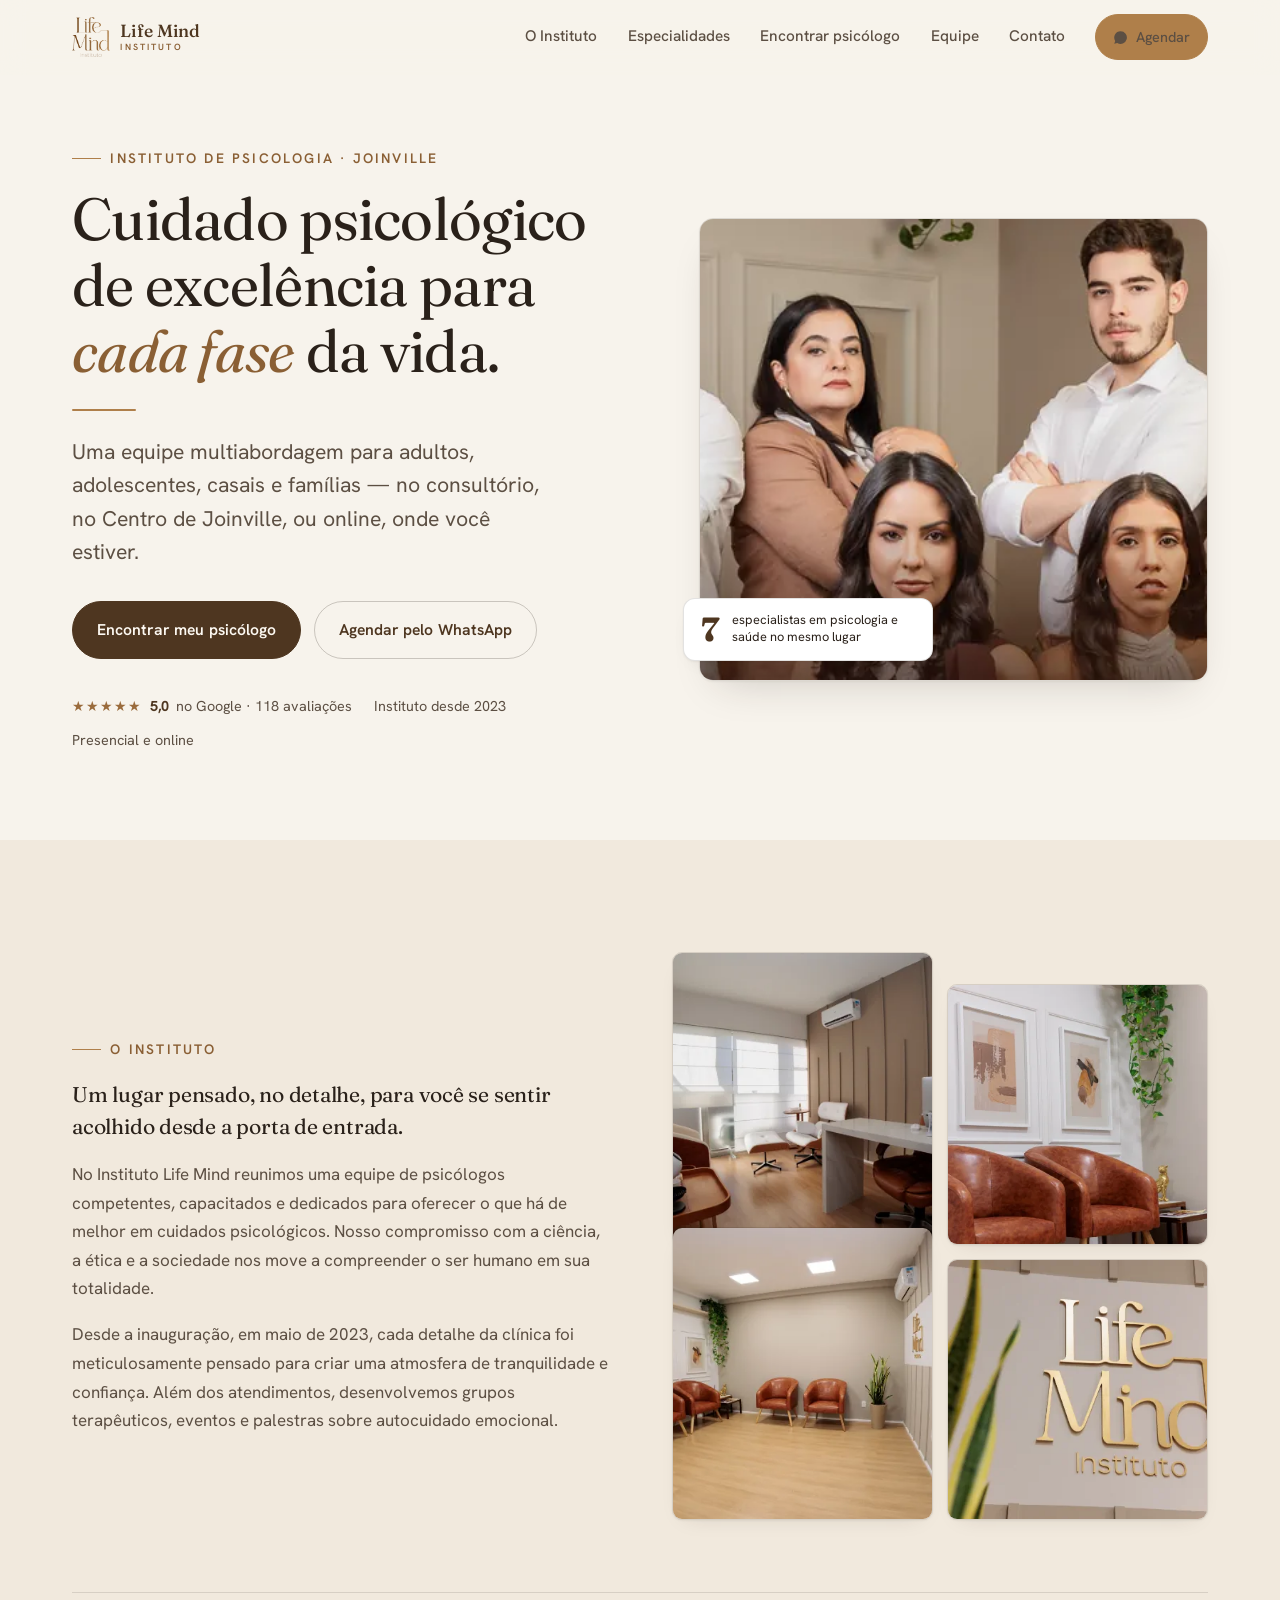
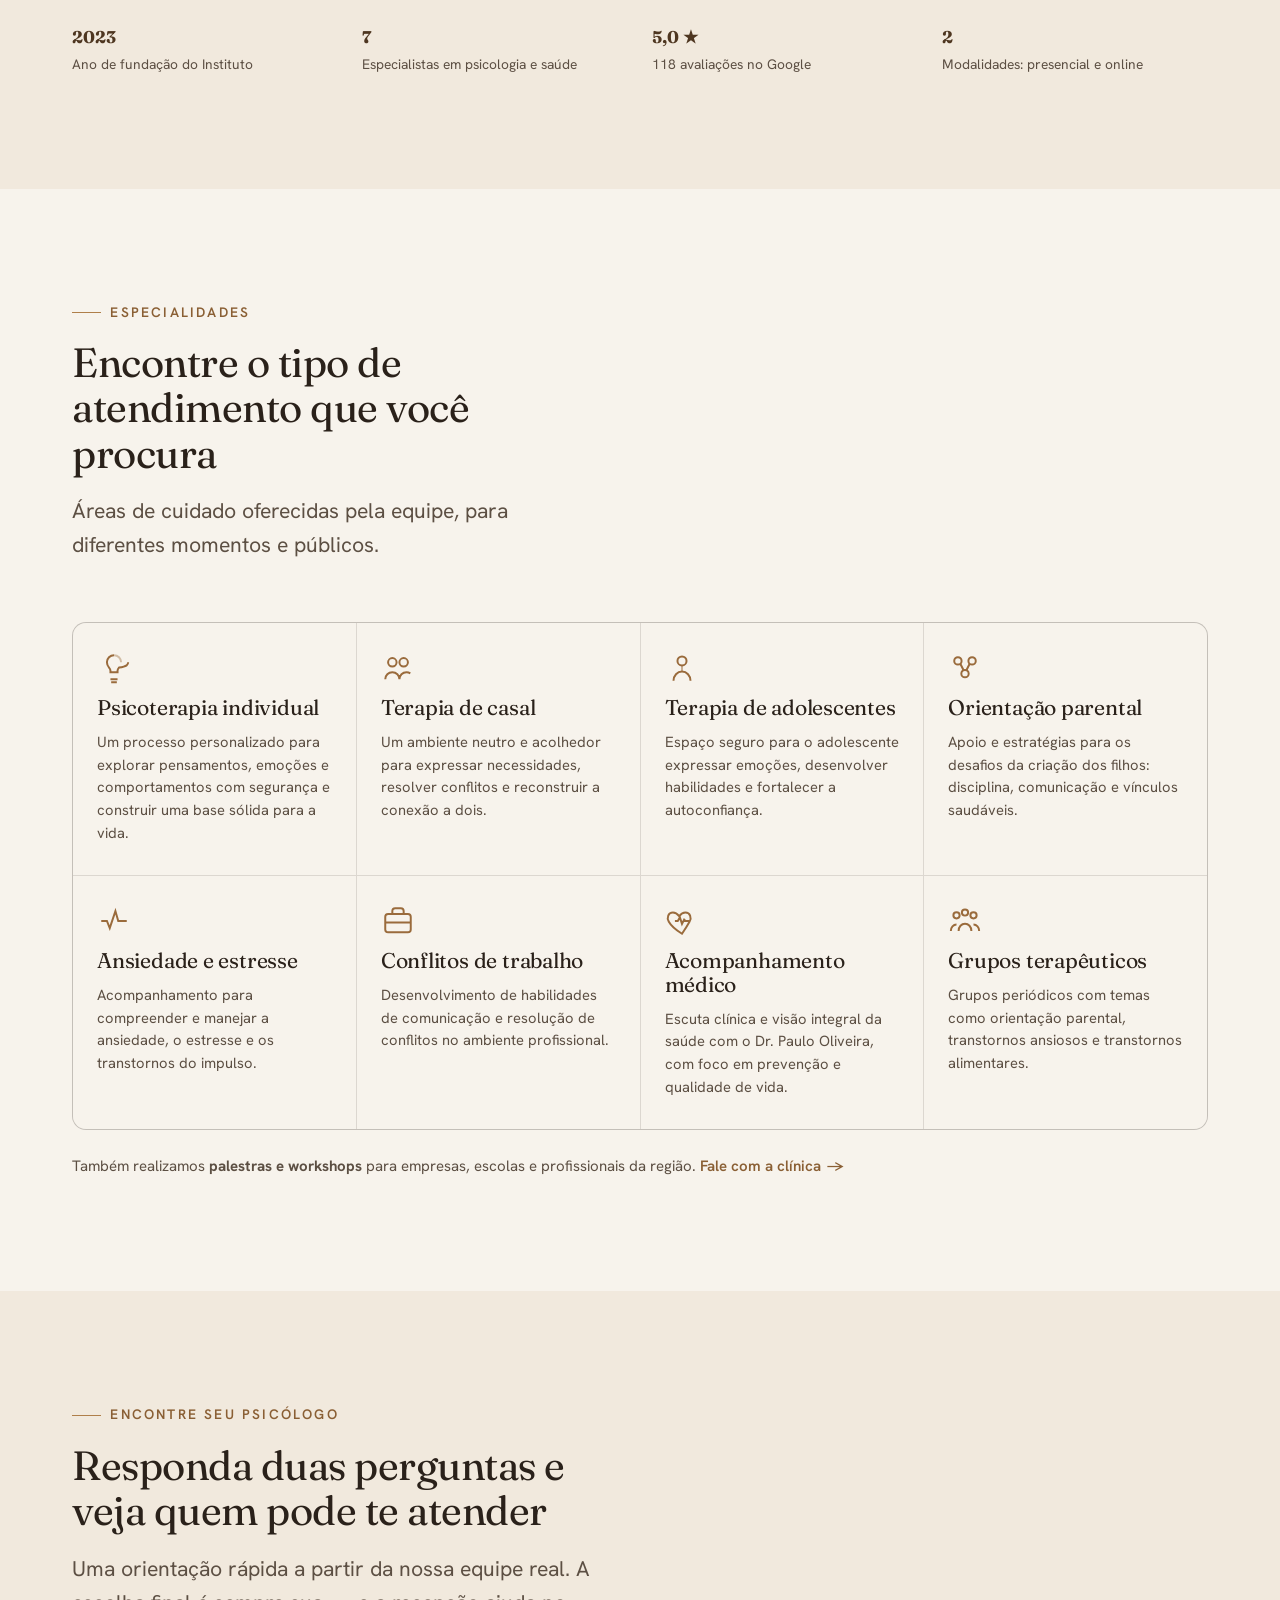
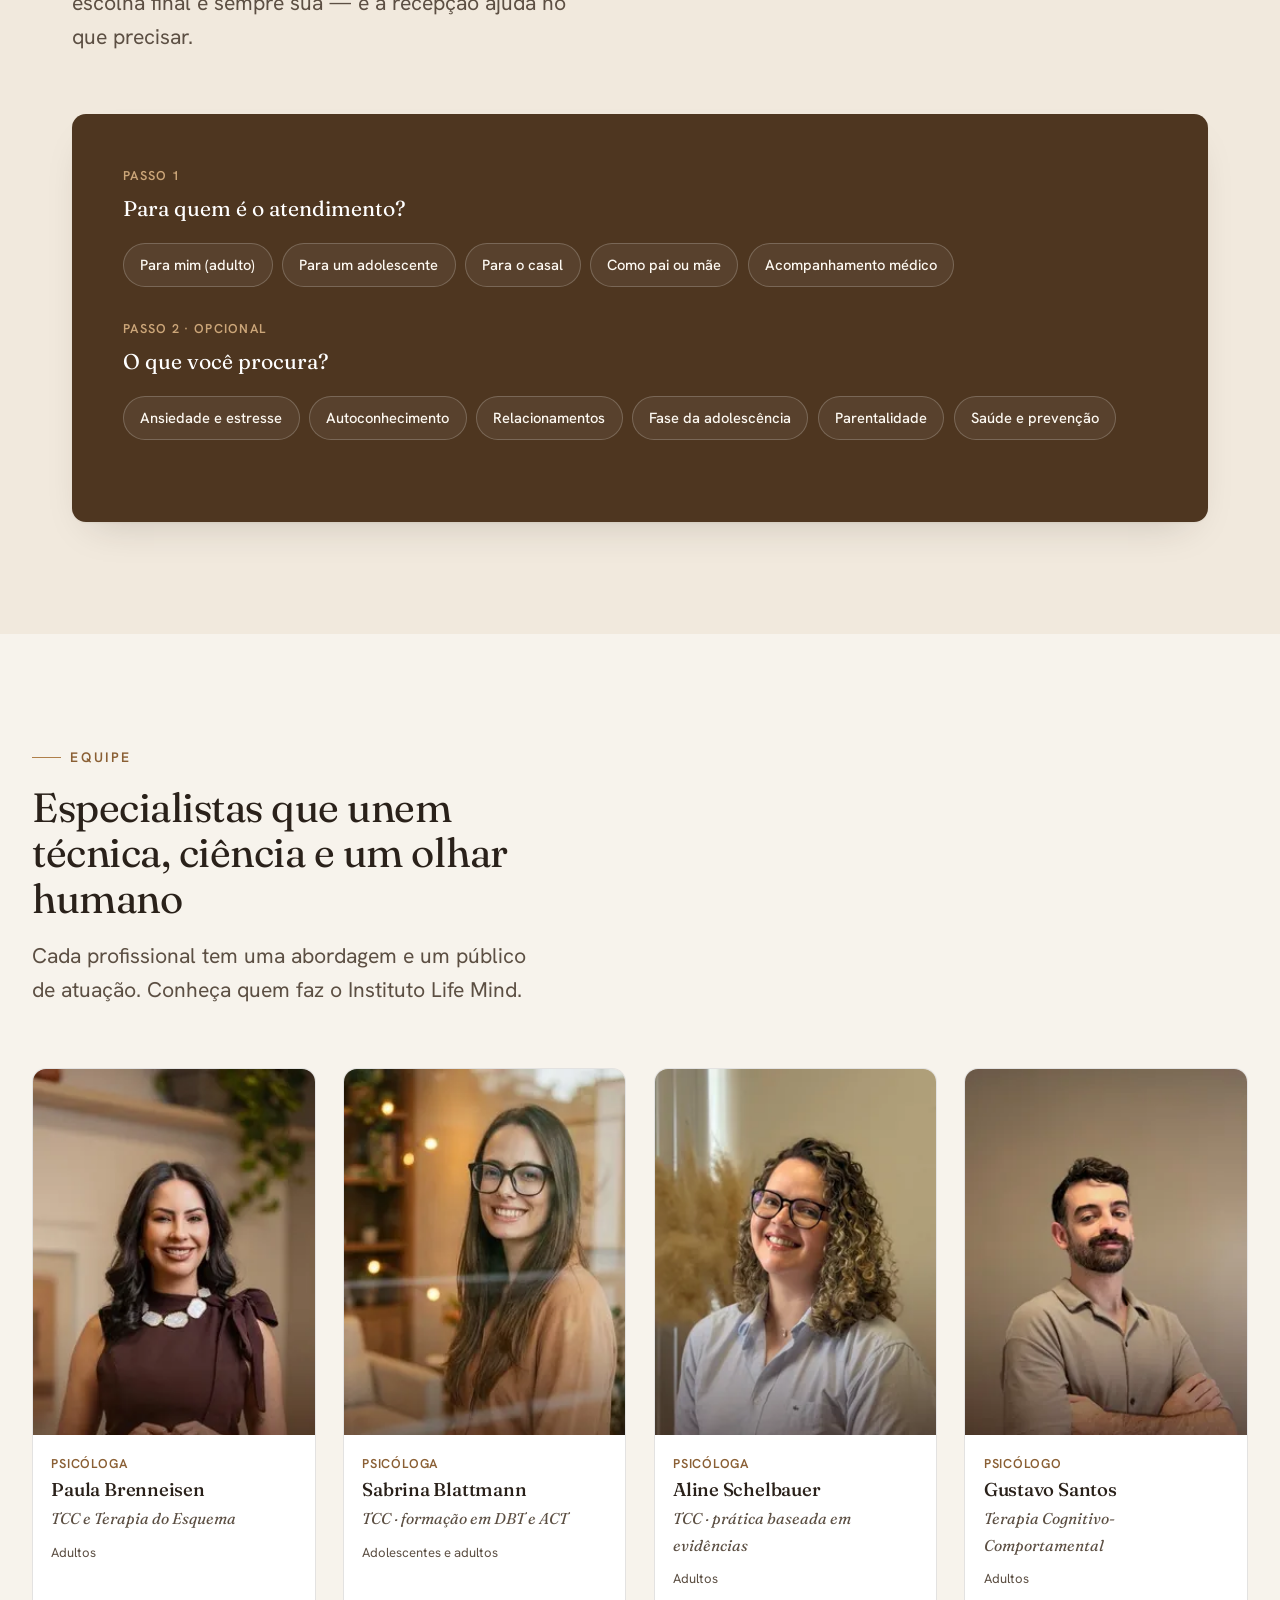
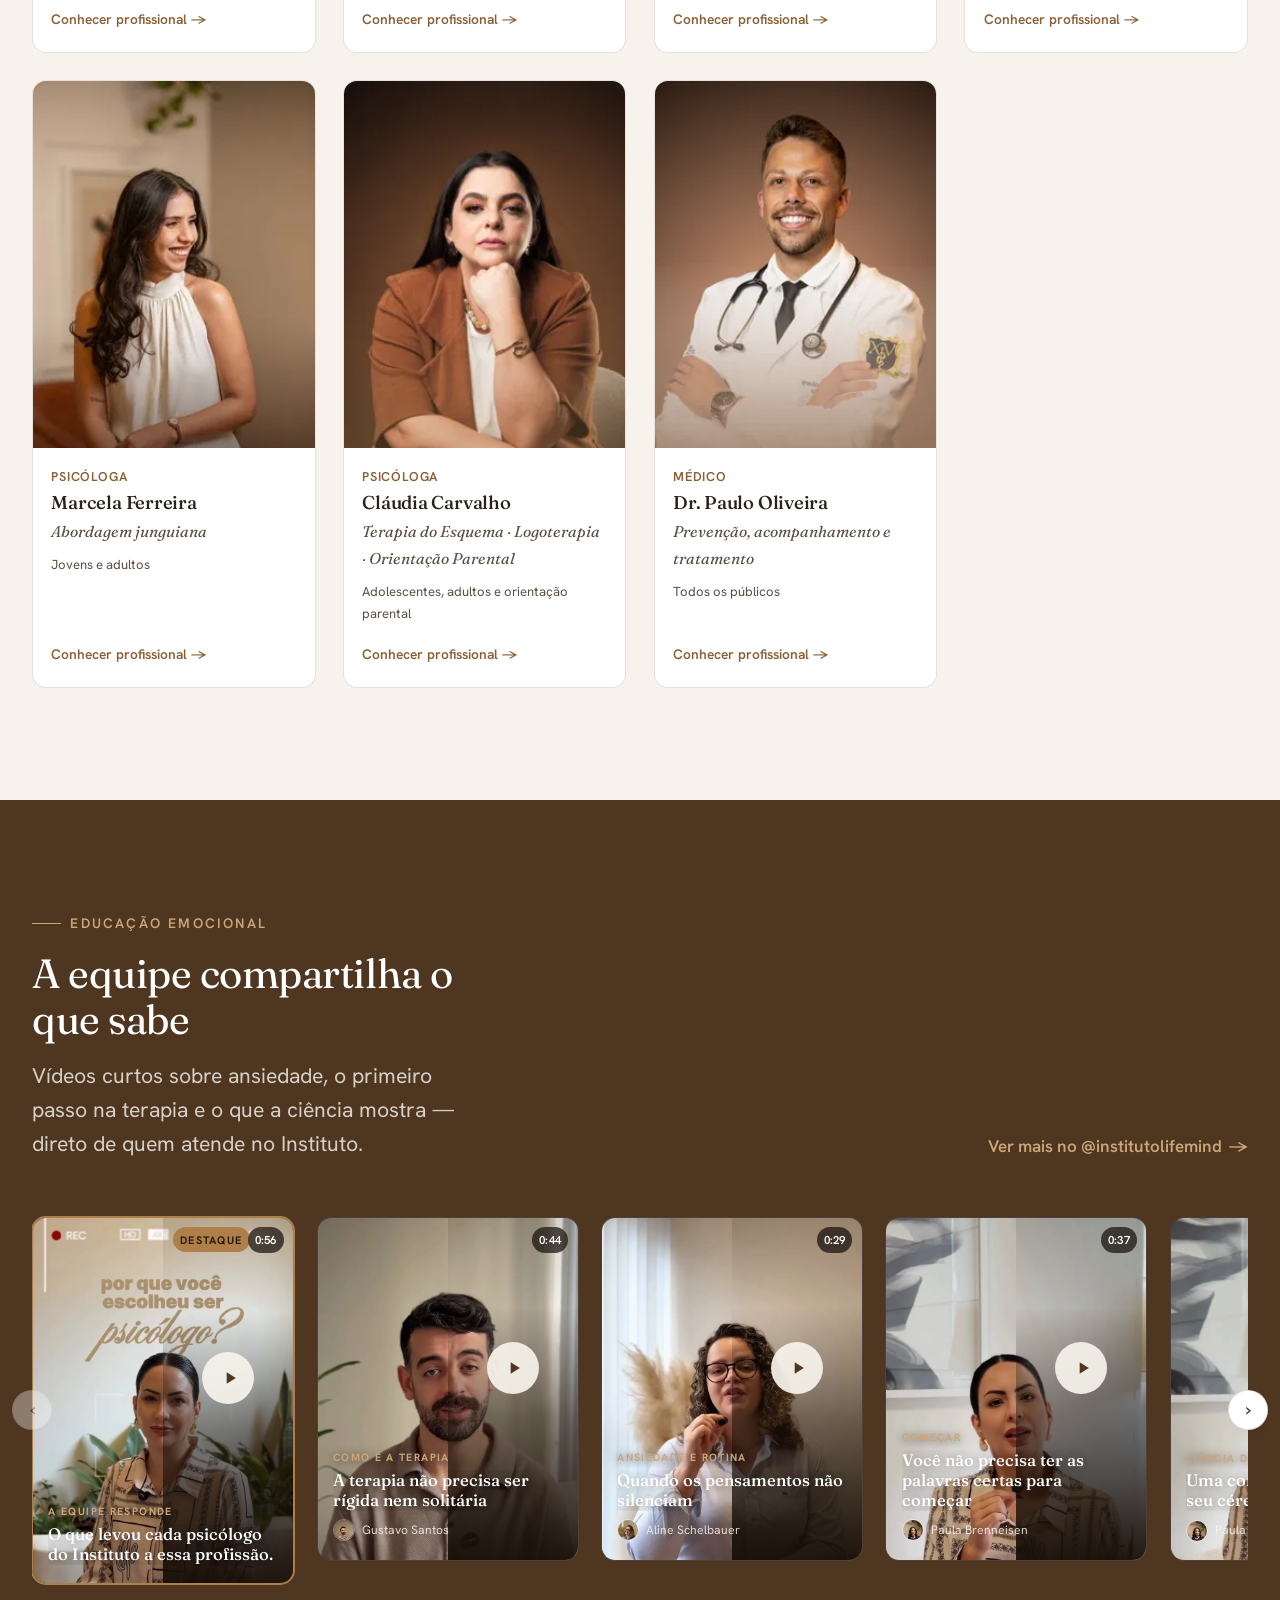
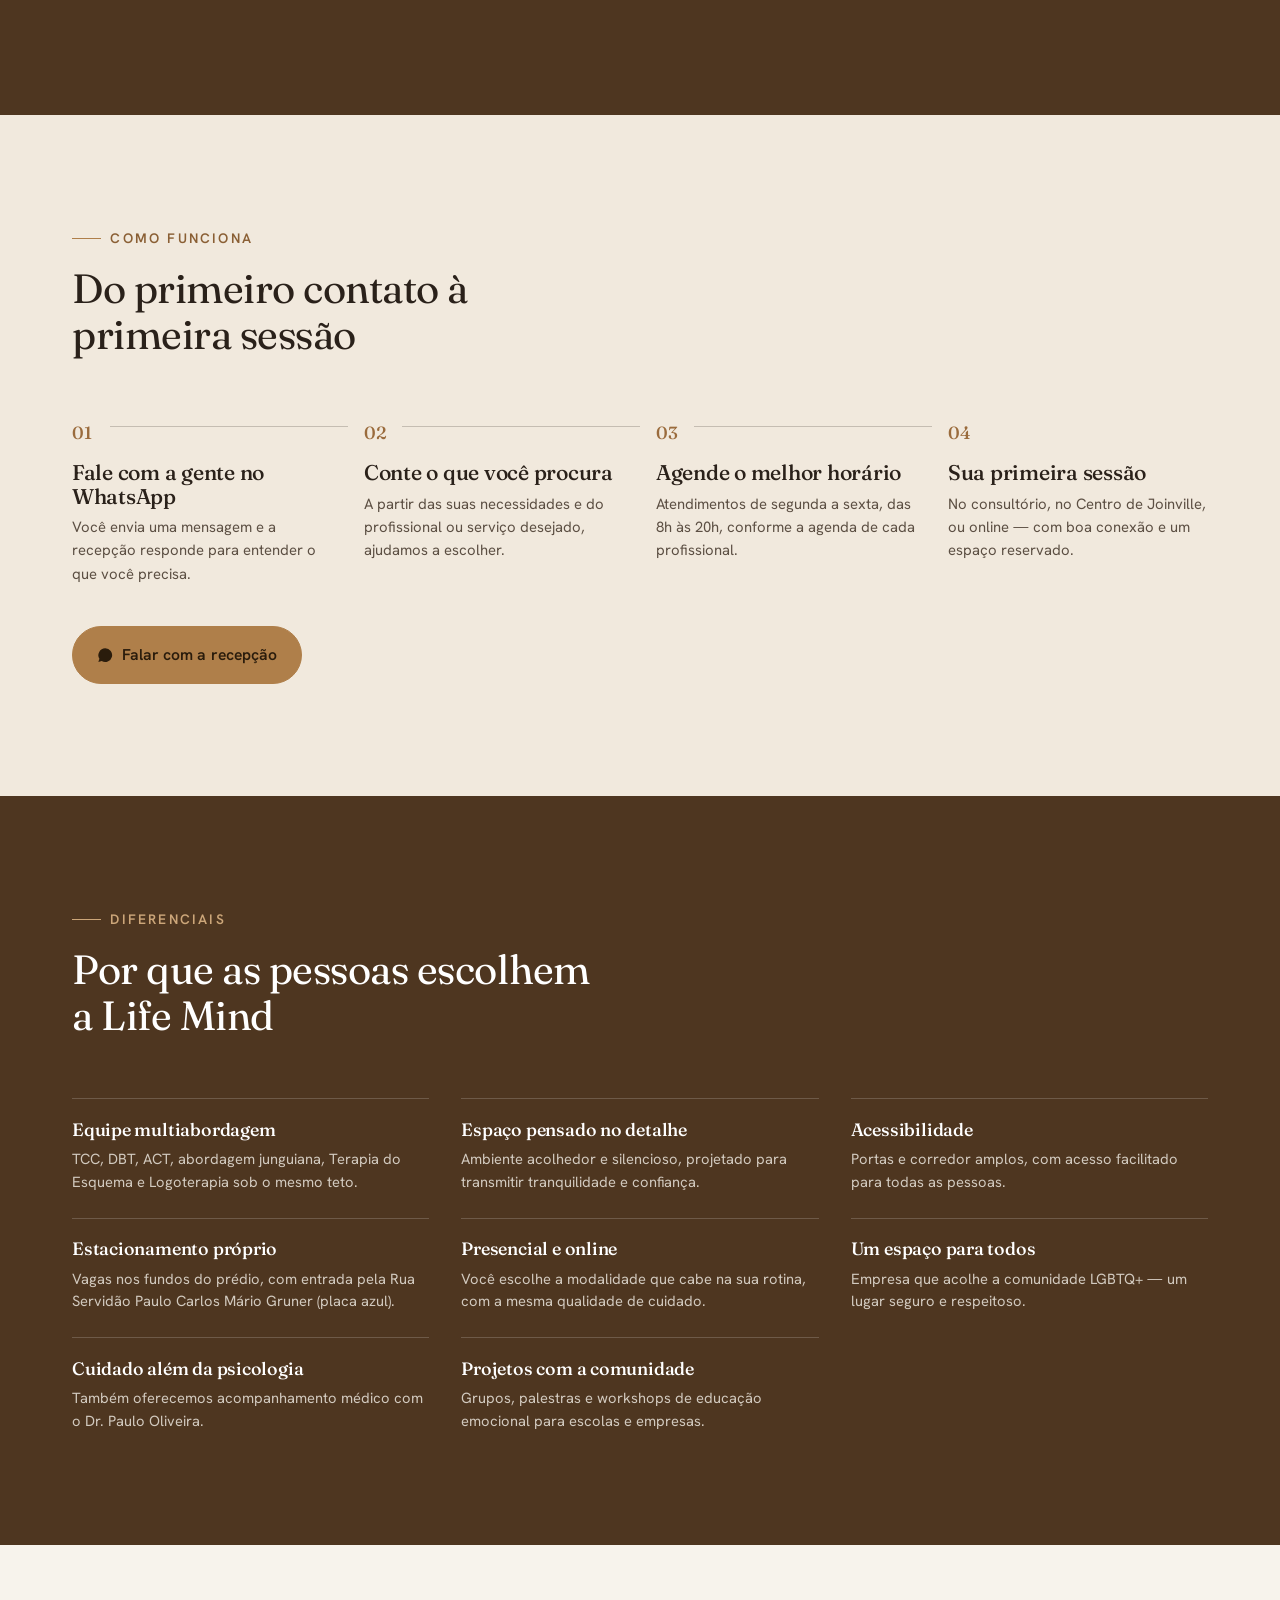
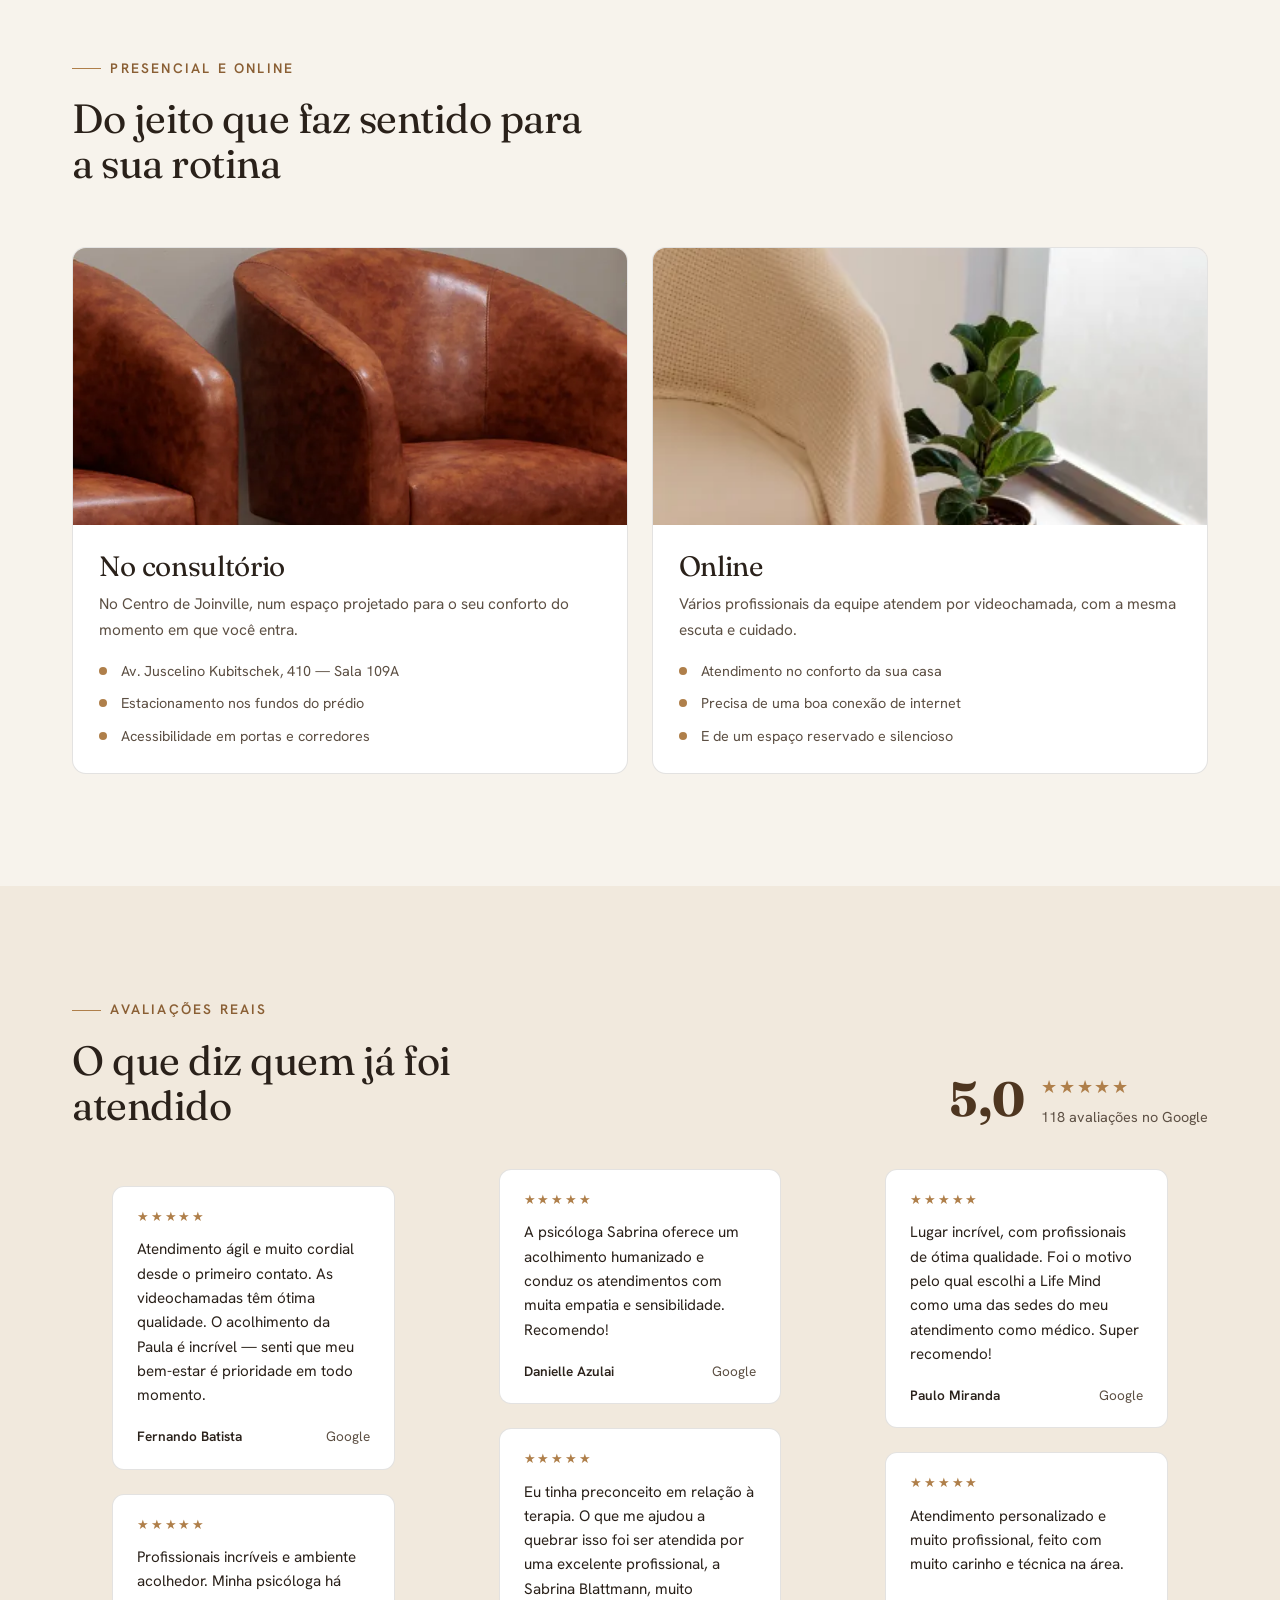
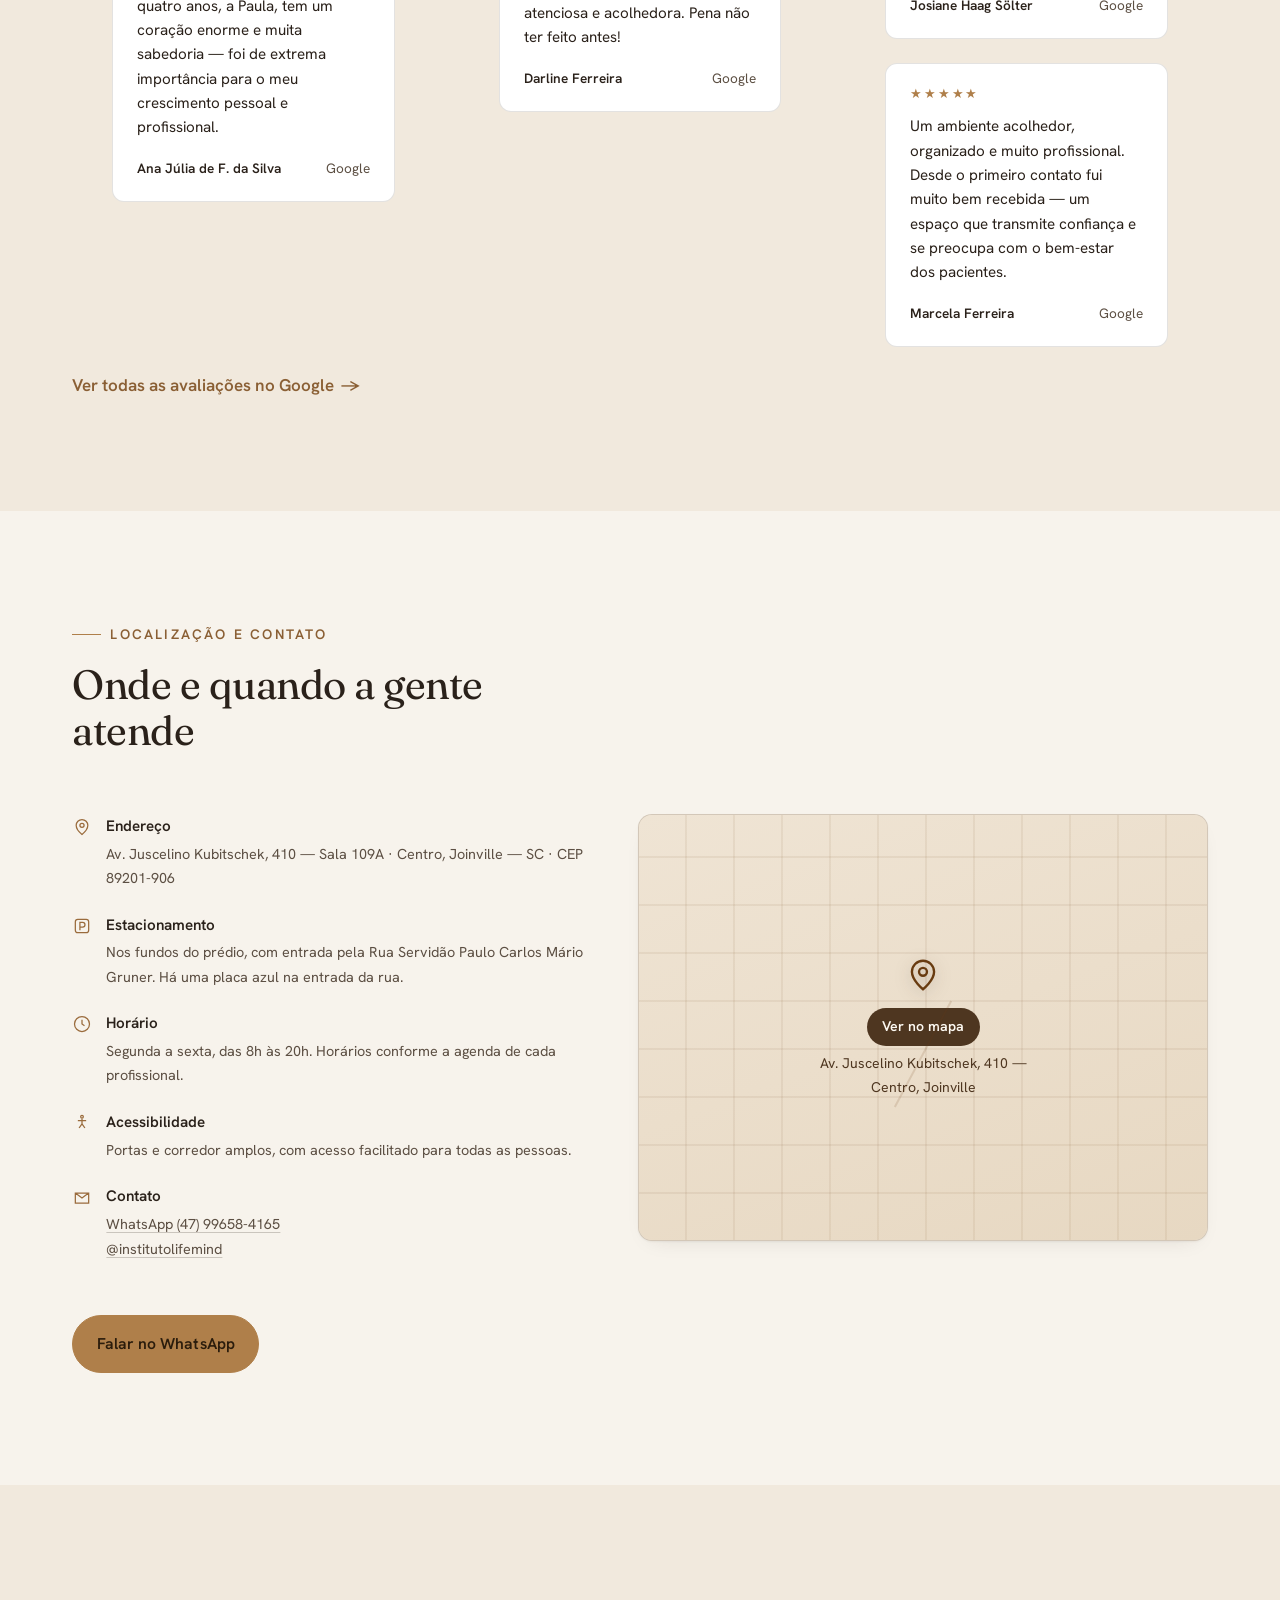
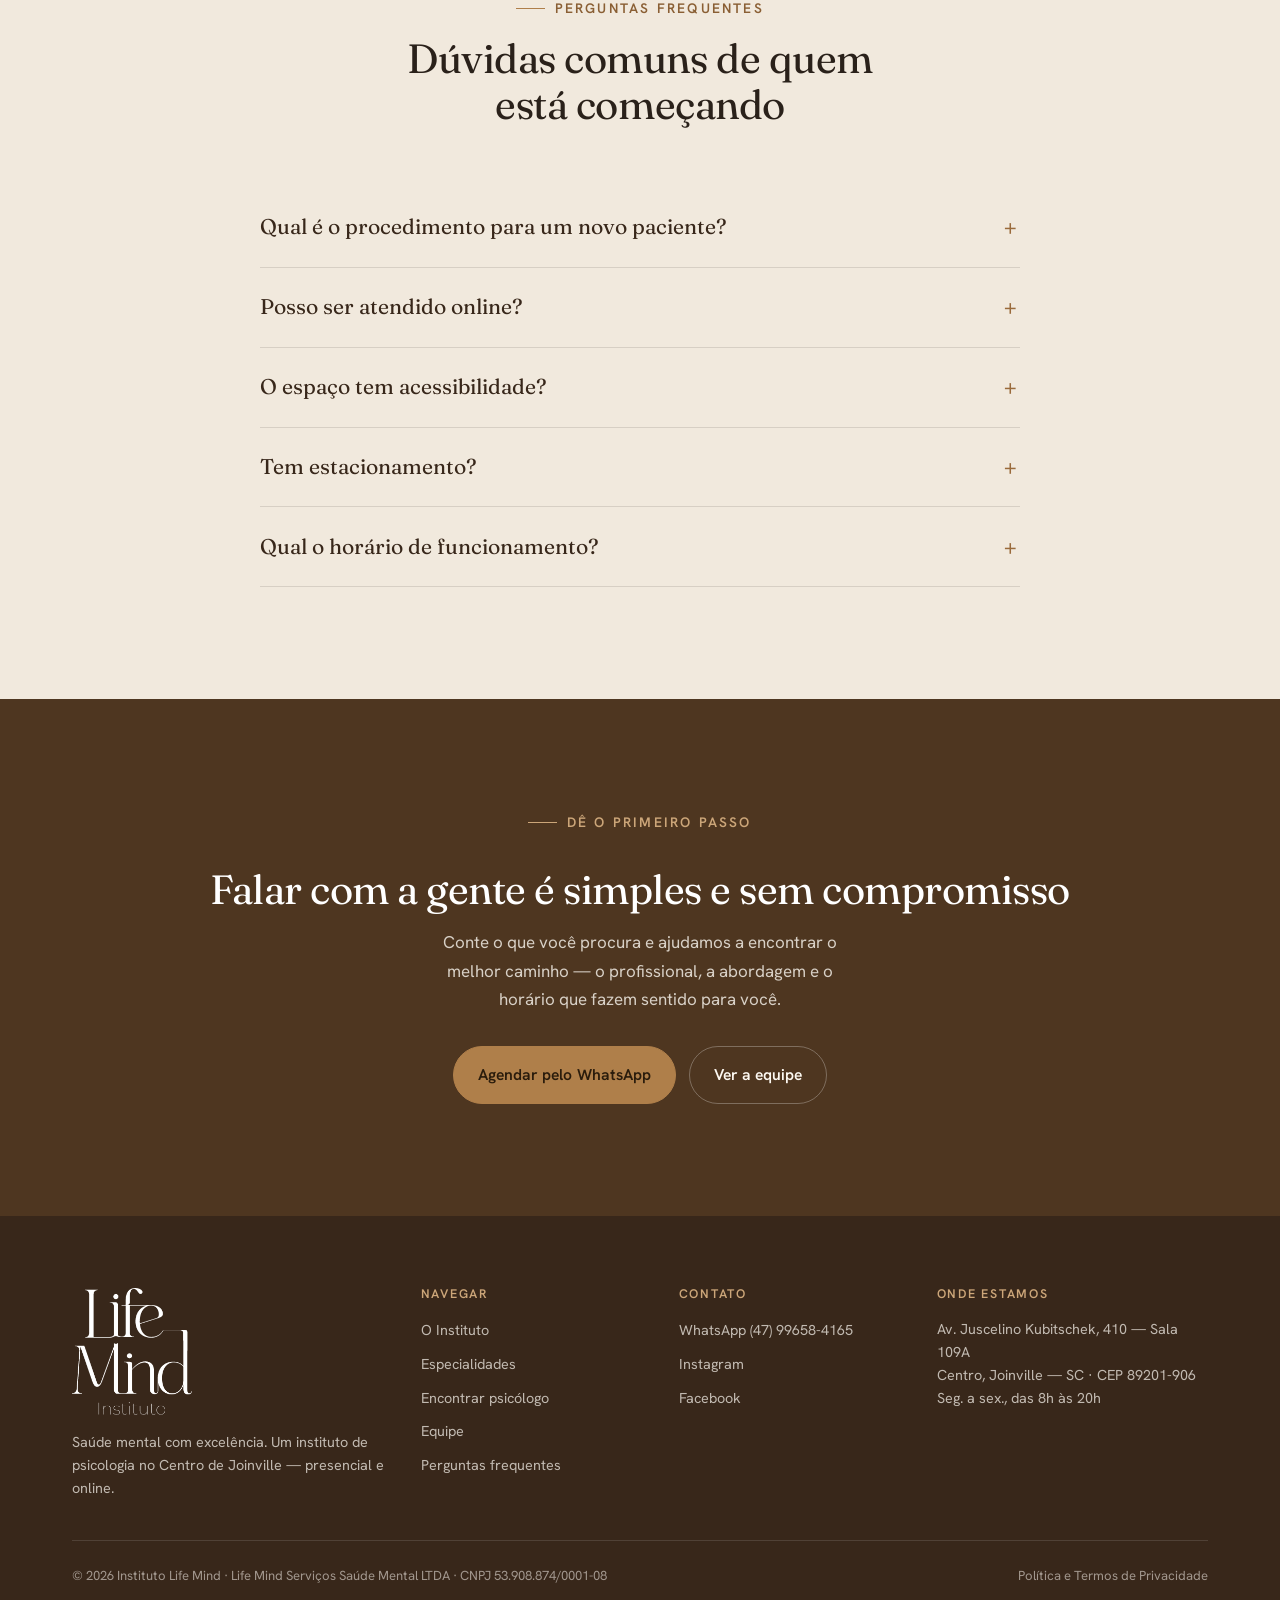
==== commit bd89c90a: "Adiciona seção Educação emocional (catálogo de vídeos) - Substitui o feed do Instagram por um catálo" ====
--- a/index.html
+++ b/index.html
@@ -184,6 +184,25 @@
   </div>
 </section>
 
+<!-- ================= CONTEÚDO / VÍDEOS ================= -->
+<section class="section section--dark" id="conteudo">
+  <div class="wrap wrap--wide">
+    <div class="conteudo__head reveal">
+      <div>
+        <p class="eyebrow">Educação emocional</p>
+        <h2>A equipe compartilha o que sabe</h2>
+        <p class="lead">Vídeos curtos sobre ansiedade, o primeiro passo na terapia e o que a ciência mostra — direto de quem atende no Instituto.</p>
+      </div>
+      <a class="textlink" href="https://www.instagram.com/institutolifemind/" target="_blank" rel="noopener">Ver mais no @institutolifemind</a>
+    </div>
+    <div class="vrail-wrap reveal">
+      <button class="vrail__nav vrail__nav--prev" type="button" aria-label="Vídeos anteriores">‹</button>
+      <ol class="vrail" id="vrail" aria-label="Vídeos do Instituto Life Mind"></ol>
+      <button class="vrail__nav vrail__nav--next" type="button" aria-label="Próximos vídeos">›</button>
+    </div>
+  </div>
+</section>
+
 <!-- ================= HOW IT WORKS ================= -->
 <section class="section section--tint" id="como-funciona">
   <div class="wrap">
@@ -382,6 +401,19 @@
 <a class="wa-float" href="https://wa.me/5547996584165?text=Ol%C3%A1!%20Vim%20pelo%20site%20do%20Instituto%20Life%20Mind%20e%20gostaria%20de%20agendar%20um%20atendimento." target="_blank" rel="noopener" aria-label="Falar no WhatsApp">
   <svg viewBox="0 0 24 24" fill="currentColor" aria-hidden="true"><path d="M17.5 14.4c-.3-.2-1.7-.9-2-1-.3-.1-.5-.2-.7.2-.2.3-.7 1-.9 1.1-.2.2-.3.2-.6.1-.3-.2-1.3-.5-2.4-1.5-.9-.8-1.5-1.8-1.7-2.1-.2-.3 0-.5.1-.6l.5-.6c.2-.2.2-.3.3-.5.1-.2 0-.4 0-.6L9 5.9c-.2-.5-.4-.4-.6-.4h-.5c-.2 0-.5.1-.7.3-.3.3-1 1-1 2.4s1 2.8 1.2 3c.2.2 2 3.1 5 4.3 2.5 1 3 .8 3.6.8.5-.1 1.7-.7 1.9-1.4.2-.7.2-1.2.2-1.4 0-.1-.3-.2-.6-.3zM12 2a10 10 0 0 0-8.5 15.3L2 22l4.8-1.5A10 10 0 1 0 12 2z"/></svg>
 </a>
+
+<div class="vlb" id="vlb" hidden role="dialog" aria-modal="true" aria-label="Player de vídeo">
+  <button class="vlb__close" id="vlb-close" type="button" aria-label="Fechar">✕</button>
+  <button class="vlb__arrow vlb__arrow--prev" id="vlb-prev" type="button" aria-label="Vídeo anterior">‹</button>
+  <button class="vlb__arrow vlb__arrow--next" id="vlb-next" type="button" aria-label="Próximo vídeo">›</button>
+  <div class="vlb__stage">
+    <video id="vlb-video" playsinline preload="none" controls controlslist="nodownload noremoteplayback noplaybackrate" disablepictureinpicture></video>
+    <div class="vlb__meta">
+      <span id="vlb-title"></span>
+      <a class="btn btn--wa" id="vlb-cta" href="#" target="_blank" rel="noopener">Agendar atendimento</a>
+    </div>
+  </div>
+</div>
 
 <script type="application/ld+json">
 {
@@ -566,6 +598,121 @@
     document.querySelectorAll(".reveal").forEach(function(el){el.classList.add("is-in");});
   }
 
+  /* ---------- conteúdo: vídeos ---------- */
+  var VIDEOS=[
+    {slug:"por-que-ser-psicologo",featured:true,dur:"0:56",tag:"Bastidores",
+     kicker:"A equipe responde",title:"Por que você escolheu ser psicólogo?",
+     desc:"O que levou cada psicólogo do Instituto a essa profissão.",who:null},
+    {slug:"terapia-sem-rigidez",dur:"0:44",kicker:"Como é a terapia",
+     title:"A terapia não precisa ser rígida nem solitária",
+     desc:"Gustavo Santos sobre construir, junto, um espaço sem julgamento.",
+     who:{name:"Gustavo Santos",slug:"gustavo-santos",img:"gustavo"}},
+    {slug:"pensamentos-que-nao-silenciam",dur:"0:29",kicker:"Ansiedade e rotina",
+     title:"Quando os pensamentos não silenciam",
+     desc:"Aline Schelbauer sobre trocar a busca por um milagre pelas ferramentas certas.",
+     who:{name:"Aline Schelbauer",slug:"aline-schelbauer",img:"aline"}},
+    {slug:"o-primeiro-passo",dur:"0:37",kicker:"Começar",
+     title:"Você não precisa ter as palavras certas para começar",
+     desc:"Paula Brenneisen sobre procurar terapia sem ter tudo pronto ou organizado.",
+     who:{name:"Paula Brenneisen",slug:"paula-brenneisen",img:"paula"}},
+    {slug:"conversa-muda-o-cerebro",dur:"1:45",kicker:"Ciência da terapia",
+     title:"Uma conversa pode mudar o seu cérebro?",
+     desc:"O que exames de imagem mostram antes e depois da terapia, na depressão.",
+     who:{name:"Paula Brenneisen",slug:"paula-brenneisen",img:"paula"}}
+  ];
+  var vrail=document.getElementById("vrail");
+  if(vrail){
+    vrail.innerHTML=VIDEOS.map(function(v,i){
+      var who=v.who?'<span class="vcard__who"><img src="assets/img/'+v.who.img+'-sm.jpg" alt="" width="22" height="22">'+v.who.name+'</span>':'';
+      var tag=v.featured?'<span class="vcard__tag">Destaque</span>':'';
+      var body=v.featured?('<span class="vcard__title">'+v.desc+'</span>'):('<span class="vcard__title">'+v.title+'</span>'+who);
+      return '<li class="vcard'+(v.featured?' vcard--featured':'')+'">'+
+        '<button class="vcard__btn" type="button" data-i="'+i+'" aria-label="Assistir: '+v.title+'">'+
+          '<span class="vcard__media"><picture>'+
+            '<source type="image/webp" srcset="assets/video/poster-'+v.slug+'.webp">'+
+            '<img src="assets/video/poster-'+v.slug+'.jpg" alt="" width="720" height="947" loading="lazy"></picture>'+
+            tag+'<span class="vcard__dur">'+v.dur+'</span>'+
+            '<span class="vcard__play" aria-hidden="true"><svg viewBox="0 0 24 24" fill="currentColor"><path d="M8 5v14l11-7z"/></svg></span>'+
+          '</span>'+
+          '<span class="vcard__txt"><span class="vcard__kicker">'+v.kicker+'</span>'+body+'</span>'+
+        '</button></li>';
+    }).join("");
+
+    var lb=document.getElementById("vlb"),
+        lbv=document.getElementById("vlb-video"),
+        lbT=document.getElementById("vlb-title"),
+        lbCta=document.getElementById("vlb-cta"),
+        cur=0, lastFocus=null;
+
+    function openLB(i){
+      cur=(i+VIDEOS.length)%VIDEOS.length;
+      var v=VIDEOS[cur];
+      lbv.pause();
+      lbv.setAttribute("poster","assets/video/poster-"+v.slug+".jpg");
+      lbv.src="assets/video/"+v.slug+".mp4";
+      lbT.textContent=v.kicker+(v.who?(" · "+v.who.name):"");
+      var msg="Olá! Vi o vídeo “"+v.title+"” no site e gostaria de agendar um atendimento";
+      if(v.who) msg+=" com "+v.who.name;
+      lbCta.href=wa+encodeURIComponent(msg+".");
+      lbCta.textContent=v.who?("Agendar com "+v.who.name.split(" ")[0]):"Agendar atendimento";
+      if(lb.hidden){ lastFocus=document.activeElement; lb.hidden=false; document.body.style.overflow="hidden"; }
+      lbv.play().catch(function(){});
+      document.getElementById("vlb-close").focus();
+    }
+    function closeLB(){
+      lbv.pause(); lbv.removeAttribute("src"); lbv.load();
+      lb.hidden=true; document.body.style.overflow="";
+      if(lastFocus) lastFocus.focus();
+    }
+    var justDragged=false;
+    vrail.addEventListener("click",function(e){
+      if(justDragged) return;
+      var b=e.target.closest(".vcard__btn"); if(b) openLB(+b.dataset.i);
+    });
+    document.getElementById("vlb-close").addEventListener("click",closeLB);
+    lb.addEventListener("click",function(e){ if(e.target===lb) closeLB(); });
+    document.getElementById("vlb-prev").addEventListener("click",function(){openLB(cur-1);});
+    document.getElementById("vlb-next").addEventListener("click",function(){openLB(cur+1);});
+    addEventListener("keydown",function(e){
+      if(lb.hidden) return;
+      if(e.key==="Escape") closeLB();
+      else if(e.key==="ArrowLeft") openLB(cur-1);
+      else if(e.key==="ArrowRight") openLB(cur+1);
+    });
+
+    /* rail: arrows + drag-to-scroll */
+    var prev=document.querySelector(".vrail__nav--prev"),
+        next=document.querySelector(".vrail__nav--next");
+    function step(){ return (vrail.querySelector(".vcard")||{}).offsetWidth+24 || 260; }
+    function syncNav(){
+      if(!prev) return;
+      prev.disabled=vrail.scrollLeft<8;
+      next.disabled=vrail.scrollLeft+vrail.clientWidth>=vrail.scrollWidth-8;
+    }
+    if(prev){
+      prev.addEventListener("click",function(){vrail.scrollBy({left:-step()*2,behavior:reduce?"auto":"smooth"});});
+      next.addEventListener("click",function(){vrail.scrollBy({left:step()*2,behavior:reduce?"auto":"smooth"});});
+      vrail.addEventListener("scroll",syncNav,{passive:true}); syncNav();
+      addEventListener("resize",syncNav);
+    }
+    var down=false,sx=0,sl=0;
+    vrail.addEventListener("pointerdown",function(e){
+      if(e.pointerType==="touch"||e.button!==0) return;
+      down=true;justDragged=false;sx=e.clientX;sl=vrail.scrollLeft;
+      vrail.style.cursor="grabbing";
+    });
+    vrail.addEventListener("pointermove",function(e){
+      if(!down) return;
+      var d=e.clientX-sx;
+      if(Math.abs(d)>8){ justDragged=true; vrail.scrollLeft=sl-d; }
+    });
+    function endDrag(){ down=false; vrail.style.cursor="grab"; setTimeout(function(){justDragged=false;},0); }
+    vrail.addEventListener("pointerup",endDrag);
+    vrail.addEventListener("pointercancel",endDrag);
+    vrail.addEventListener("pointerleave",function(){ if(down) endDrag(); });
+    vrail.style.cursor="grab";
+  }
+
   /* ---------- map facade ---------- */
   var mapBtn=document.getElementById("map-load");
   if(mapBtn){
--- a/assets/css/site.css
+++ b/assets/css/site.css
@@ -57,6 +57,7 @@
 .wrap{max-width:var(--maxw);margin-inline:auto;padding-inline:var(--gutter)}
 .wrap--wide{max-width:1320px}
 .section{padding-block:var(--sect)}
+section[id],.hero[id]{scroll-margin-top:84px}
 .section--tint{background:var(--sand-soft)}
 .section--dark{background:var(--brown-800);color:var(--sand-soft)}
 .section--dark h2,.section--dark h3{color:#fff}
@@ -367,6 +368,92 @@
 .faq details[open] summary::after{transform:translateY(-50%) rotate(45deg)}
 .faq details > div{padding:0 0 1.5rem;color:var(--ink-soft);font-size:.98rem;max-width:64ch}
 
+/* ============================================================= CONTEÚDO / VÍDEOS */
+.conteudo__head{display:flex;flex-wrap:wrap;align-items:flex-end;justify-content:space-between;
+  gap:1.2rem 2rem;margin-bottom:clamp(2rem,4vw,3rem)}
+.conteudo__head > div{max-width:44ch}
+.conteudo__head h2{font-size:var(--step-3)}
+.conteudo__head .lead{margin-top:1rem}
+
+.vrail-wrap{position:relative}
+.vrail{list-style:none;margin:0;padding:.5rem .2rem 1.2rem;display:flex;gap:clamp(.9rem,2vw,1.4rem);
+  overflow-x:auto;scroll-snap-type:x mandatory;-webkit-overflow-scrolling:touch;
+  scrollbar-width:none}
+.vrail::-webkit-scrollbar{display:none}
+.vcard{flex:0 0 auto;width:clamp(216px,27vw,262px);scroll-snap-align:start}
+.vcard__btn{display:block;width:100%;padding:0;border:1px solid rgba(255,255,255,.12);border-radius:var(--radius);
+  overflow:hidden;background:var(--brown-900);cursor:pointer;position:relative;
+  transition:transform .2s ease,box-shadow .2s ease}
+.vcard__btn:hover{transform:translateY(-4px);box-shadow:var(--shadow)}
+.vcard--featured .vcard__btn{border-color:var(--bronze-500);box-shadow:0 0 0 1px var(--bronze-500)}
+.vcard__media{position:relative;aspect-ratio:9/14;overflow:hidden}
+.vcard__media img{width:100%;height:100%;object-fit:cover;object-position:top center}
+.vcard__media::after{content:"";position:absolute;inset:0;
+  background:linear-gradient(180deg,rgba(28,18,10,.12) 0%,rgba(28,18,10,0) 26%,rgba(28,18,10,.5) 58%,rgba(24,15,8,.96) 100%)}
+.vcard__dur{position:absolute;top:.6rem;right:.6rem;z-index:2;background:rgba(20,14,8,.7);
+  color:#fff;font-size:.72rem;font-weight:600;padding:.25em .6em;border-radius:999px;letter-spacing:.02em;
+  backdrop-filter:blur(3px)}
+.vcard__tag{position:absolute;top:.6rem;left:.6rem;z-index:2;background:var(--bronze-500);
+  color:#2a1c0c;font-size:.68rem;font-weight:700;text-transform:uppercase;letter-spacing:.1em;
+  padding:.3em .7em;border-radius:999px}
+.vcard__play{position:absolute;left:50%;top:44%;transform:translate(-50%,-50%);z-index:2;
+  width:52px;height:52px;border-radius:50%;background:rgba(247,243,236,.92);display:flex;
+  align-items:center;justify-content:center;transition:transform .2s,background-color .2s}
+.vcard__play svg{width:20px;height:20px;color:var(--brown-800);margin-left:3px}
+.vcard__btn:hover .vcard__play{transform:translate(-50%,-50%) scale(1.08);background:#fff}
+.vcard__txt{position:absolute;left:0;right:0;bottom:0;z-index:2;padding:1rem .95rem 1.15rem;text-align:left}
+.vcard__kicker{font-size:.66rem;font-weight:700;text-transform:uppercase;letter-spacing:.13em;
+  color:var(--bronze-300);margin-bottom:.4rem;text-shadow:0 1px 8px rgba(20,13,7,.6)}
+.vcard__title{font-family:var(--f-display);font-weight:500;font-size:1.04rem;line-height:1.22;color:#fff;
+  display:-webkit-box;-webkit-line-clamp:3;-webkit-box-orient:vertical;overflow:hidden;
+  text-shadow:0 1px 12px rgba(20,13,7,.5)}
+.vcard__who{display:flex;align-items:center;gap:.45rem;margin-top:.55rem;font-size:.76rem;
+  color:rgba(247,243,236,.85)}
+.vcard__who img{width:22px;height:22px;border-radius:50%;object-fit:cover;object-position:top;
+  border:1px solid rgba(255,255,255,.35)}
+
+.vrail__nav{position:absolute;top:calc(50% - 1rem);z-index:5;width:40px;height:40px;border-radius:50%;
+  border:1px solid var(--line);background:var(--white);color:var(--brown-800);font-size:1.3rem;
+  display:none;align-items:center;justify-content:center;box-shadow:var(--shadow-sm);
+  transition:background-color .18s,transform .18s}
+.vrail__nav:hover{background:var(--sand-soft);transform:scale(1.05)}
+.vrail__nav--prev{left:-20px}
+.vrail__nav--next{right:-20px}
+.vrail__nav[disabled]{opacity:.35;pointer-events:none}
+@media (min-width:900px) and (hover:hover){.vrail__nav{display:flex}}
+@media (prefers-reduced-motion:reduce){.vcard__btn:hover{transform:none}.vrail{scroll-behavior:auto}}
+
+/* lightbox */
+.vlb{position:fixed;inset:0;z-index:120;display:flex;align-items:center;justify-content:center;
+  padding:clamp(.8rem,3vw,2rem);background:rgba(20,13,7,.82);backdrop-filter:blur(6px)}
+.vlb[hidden]{display:none}
+.vlb__stage{position:relative;width:min(calc((86vh) * 9 / 16),94vw);max-height:86vh;aspect-ratio:9/16;
+  border-radius:14px;overflow:hidden;background:#000;box-shadow:0 30px 80px -20px rgba(0,0,0,.6)}
+.vlb__stage video{width:100%;height:100%;object-fit:cover;display:block;background:#000}
+.vlb__meta{position:absolute;left:0;right:0;bottom:0;padding:2.4rem 1.1rem 3.6rem;
+  display:flex;flex-wrap:wrap;align-items:center;gap:.5rem .9rem;
+  background:linear-gradient(180deg,rgba(20,13,7,0),rgba(20,13,7,.55) 55%,rgba(20,13,7,.8));
+  color:#fff;pointer-events:none}
+.vlb__meta #vlb-title{font-size:.72rem;font-weight:700;text-transform:uppercase;letter-spacing:.12em;
+  color:var(--bronze-300);text-shadow:0 1px 10px rgba(0,0,0,.7)}
+.vlb__meta .btn{font-size:.84rem;padding:.65em 1.05em;pointer-events:auto}
+.vlb__close{position:absolute;top:1rem;right:1rem;z-index:6;
+  width:40px;height:40px;border-radius:50%;background:var(--white);border:0;color:var(--brown-900);
+  font-size:1.05rem;display:flex;align-items:center;justify-content:center;box-shadow:var(--shadow-sm);
+  cursor:pointer;transition:transform .16s}
+.vlb__close:hover{transform:scale(1.06)}
+.vlb__arrow{position:absolute;top:50%;transform:translateY(-50%);z-index:6;width:46px;height:46px;
+  border-radius:50%;border:0;background:rgba(247,243,236,.14);color:#fff;font-size:1.5rem;cursor:pointer;
+  display:flex;align-items:center;justify-content:center;transition:background-color .18s}
+.vlb__arrow:hover{background:rgba(247,243,236,.28)}
+.vlb__arrow--prev{left:clamp(.5rem,4vw,2.5rem)}
+.vlb__arrow--next{right:clamp(.5rem,4vw,2.5rem)}
+@media (max-width:680px){
+  .vlb__arrow{top:auto;bottom:1rem;width:40px;height:40px;background:rgba(20,13,7,.6)}
+  .vlb__arrow--prev{left:1rem}.vlb__arrow--next{right:1rem}
+}
+@media (prefers-reduced-motion:reduce){.vlb{backdrop-filter:none}}
+
 /* ============================================================= FINAL CTA */
 .final{text-align:center}
 .final h2{font-size:var(--step-3);margin-bottom:1rem}
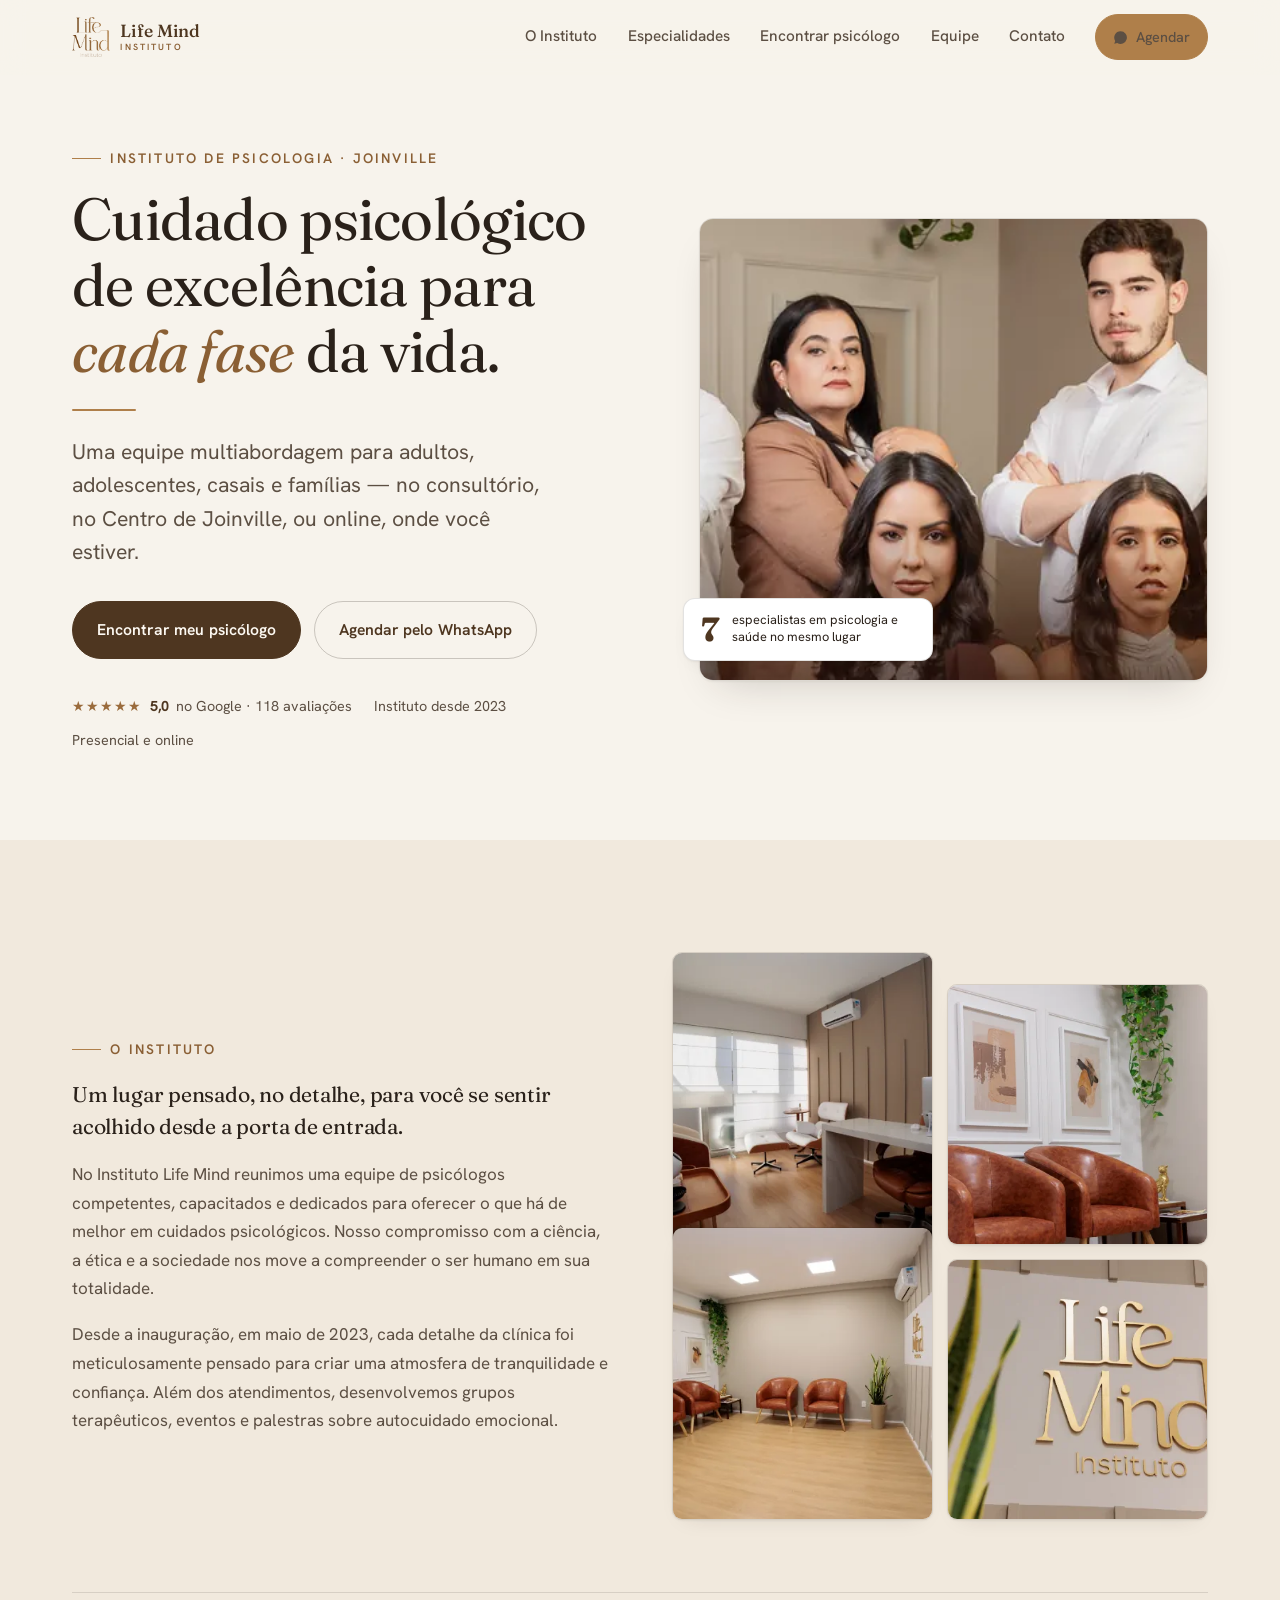
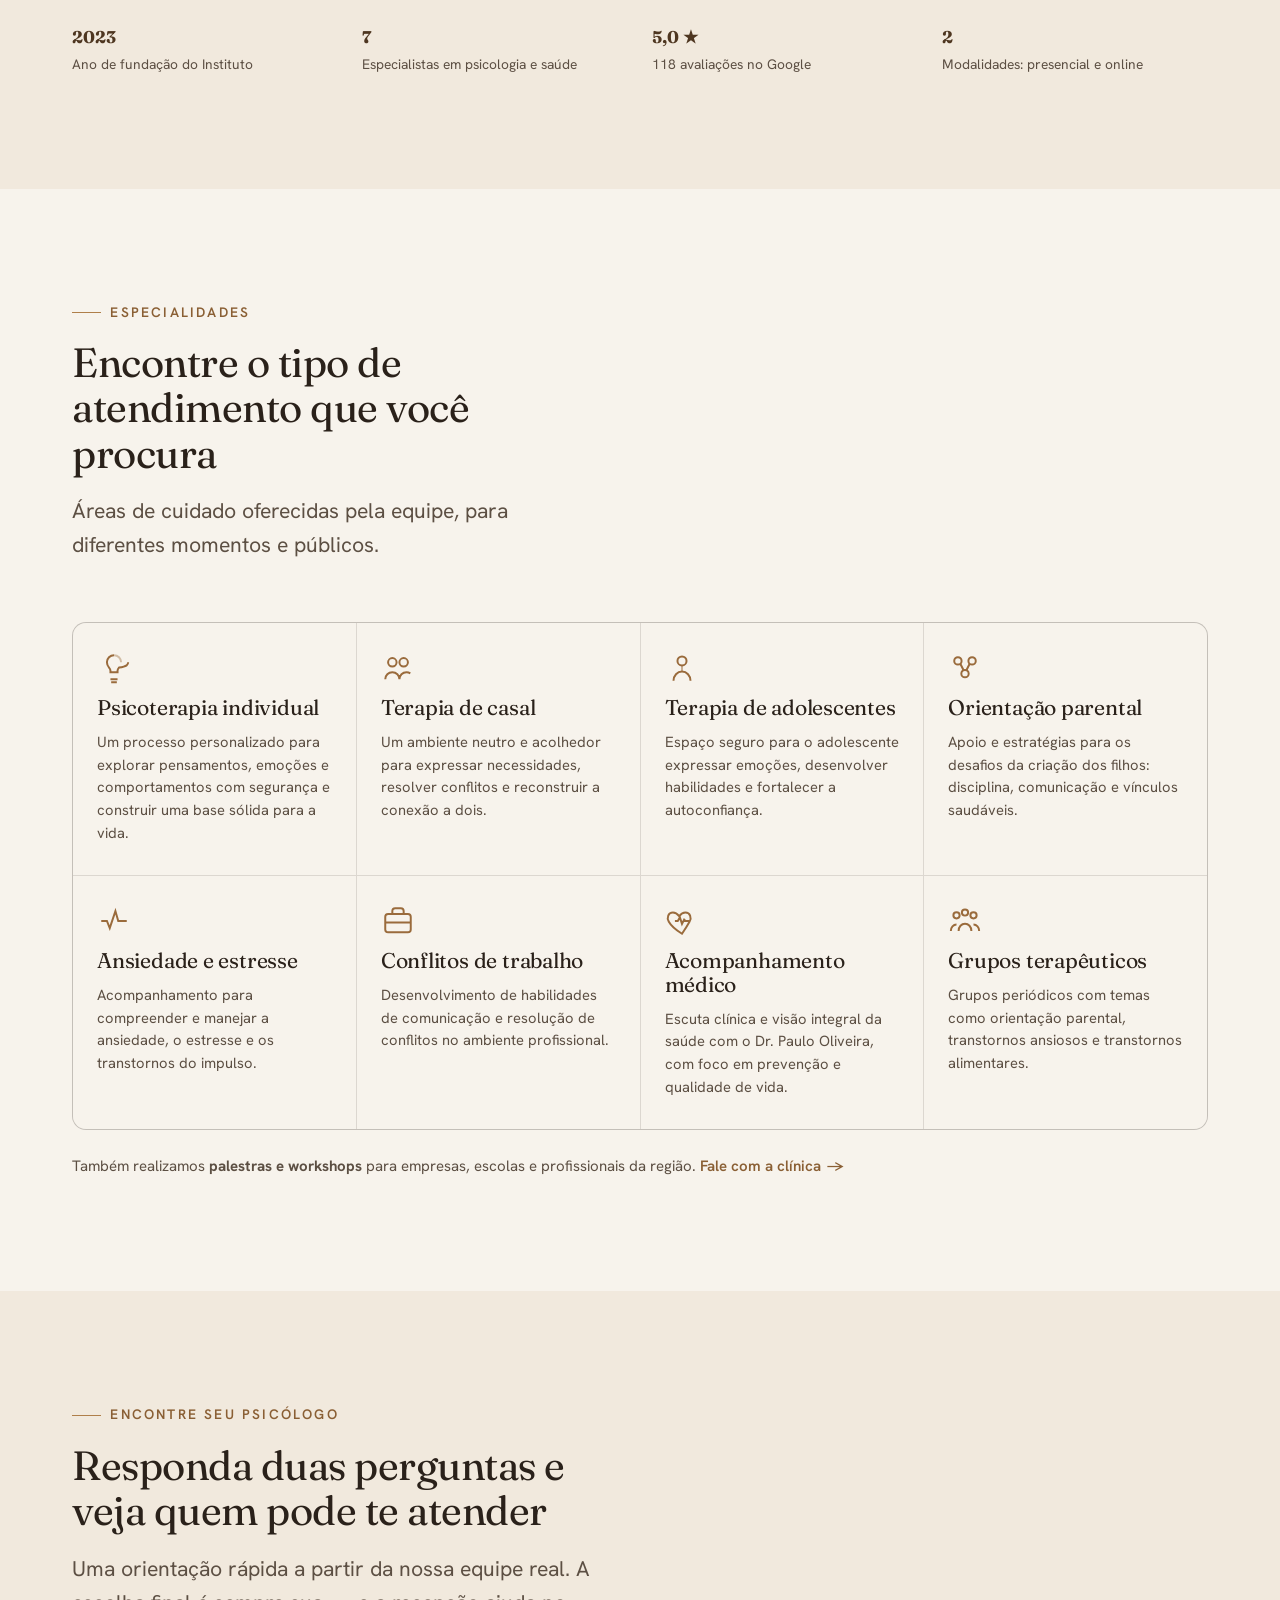
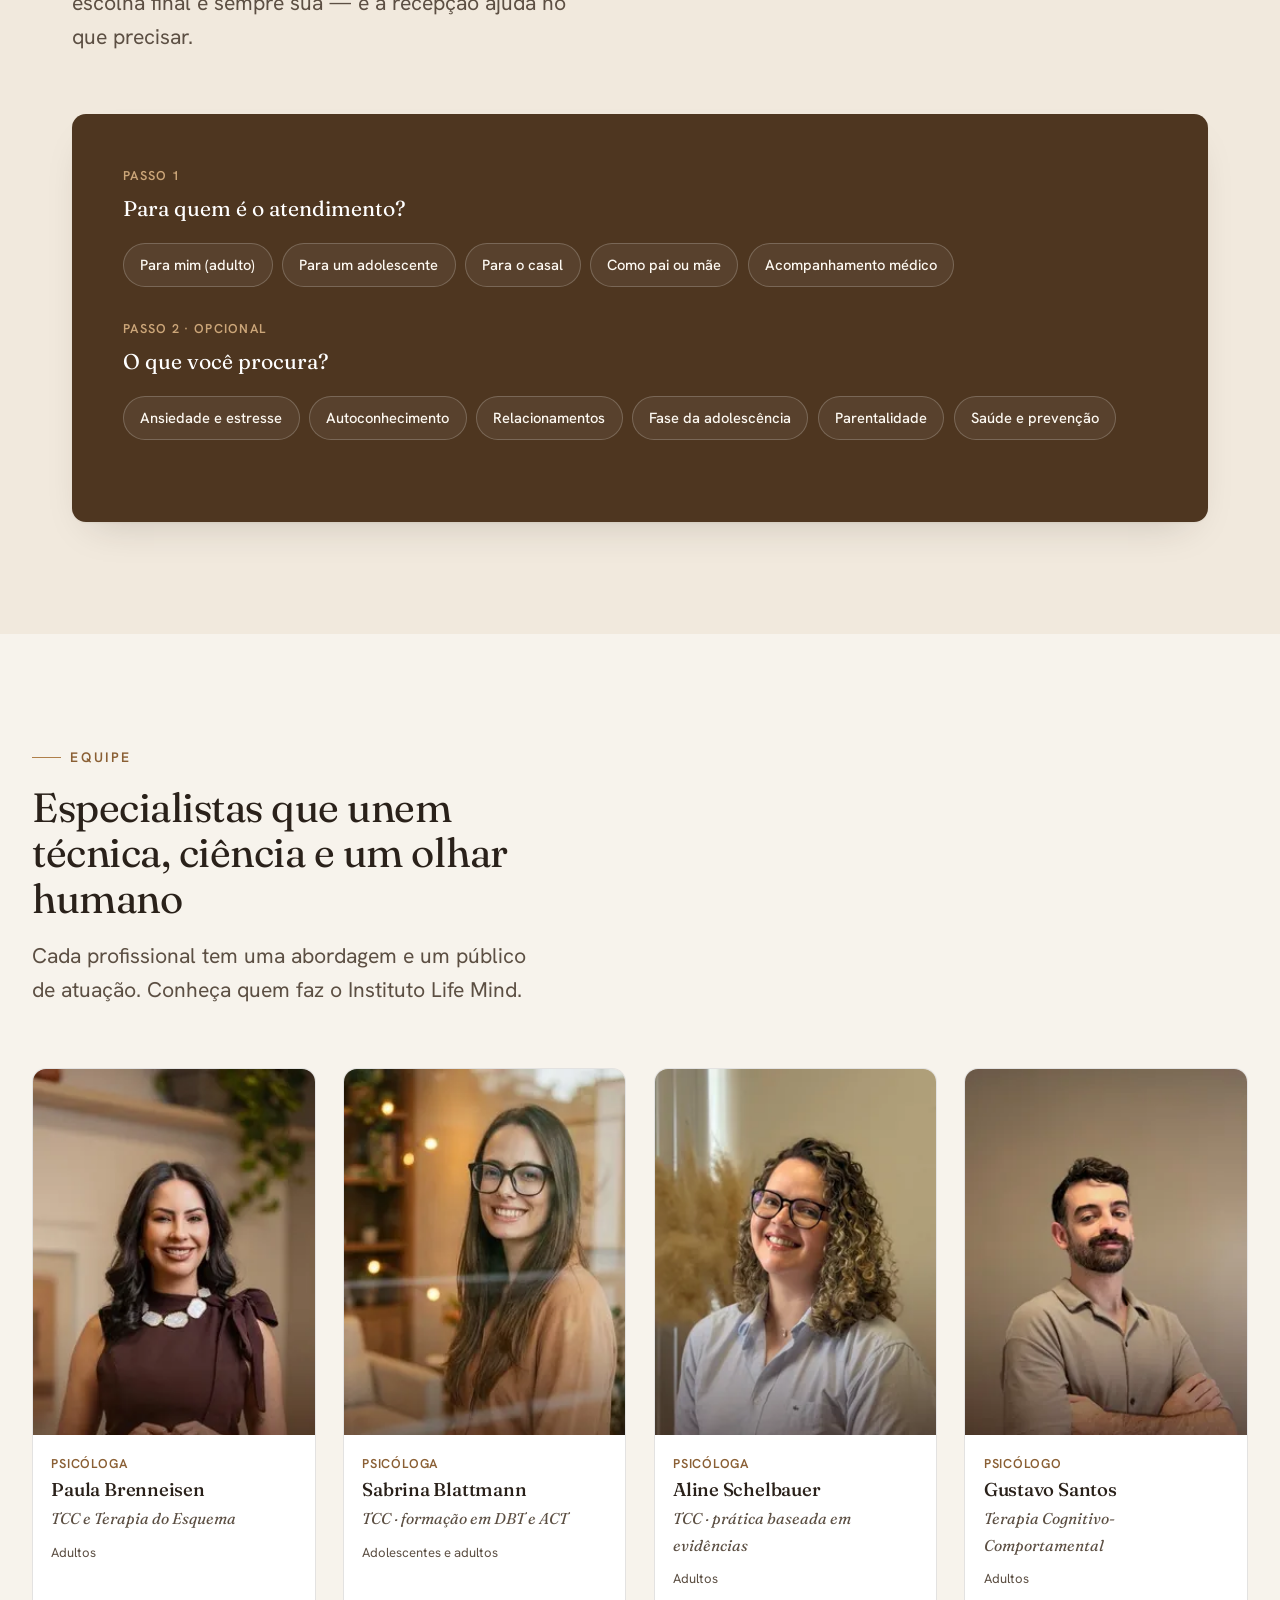
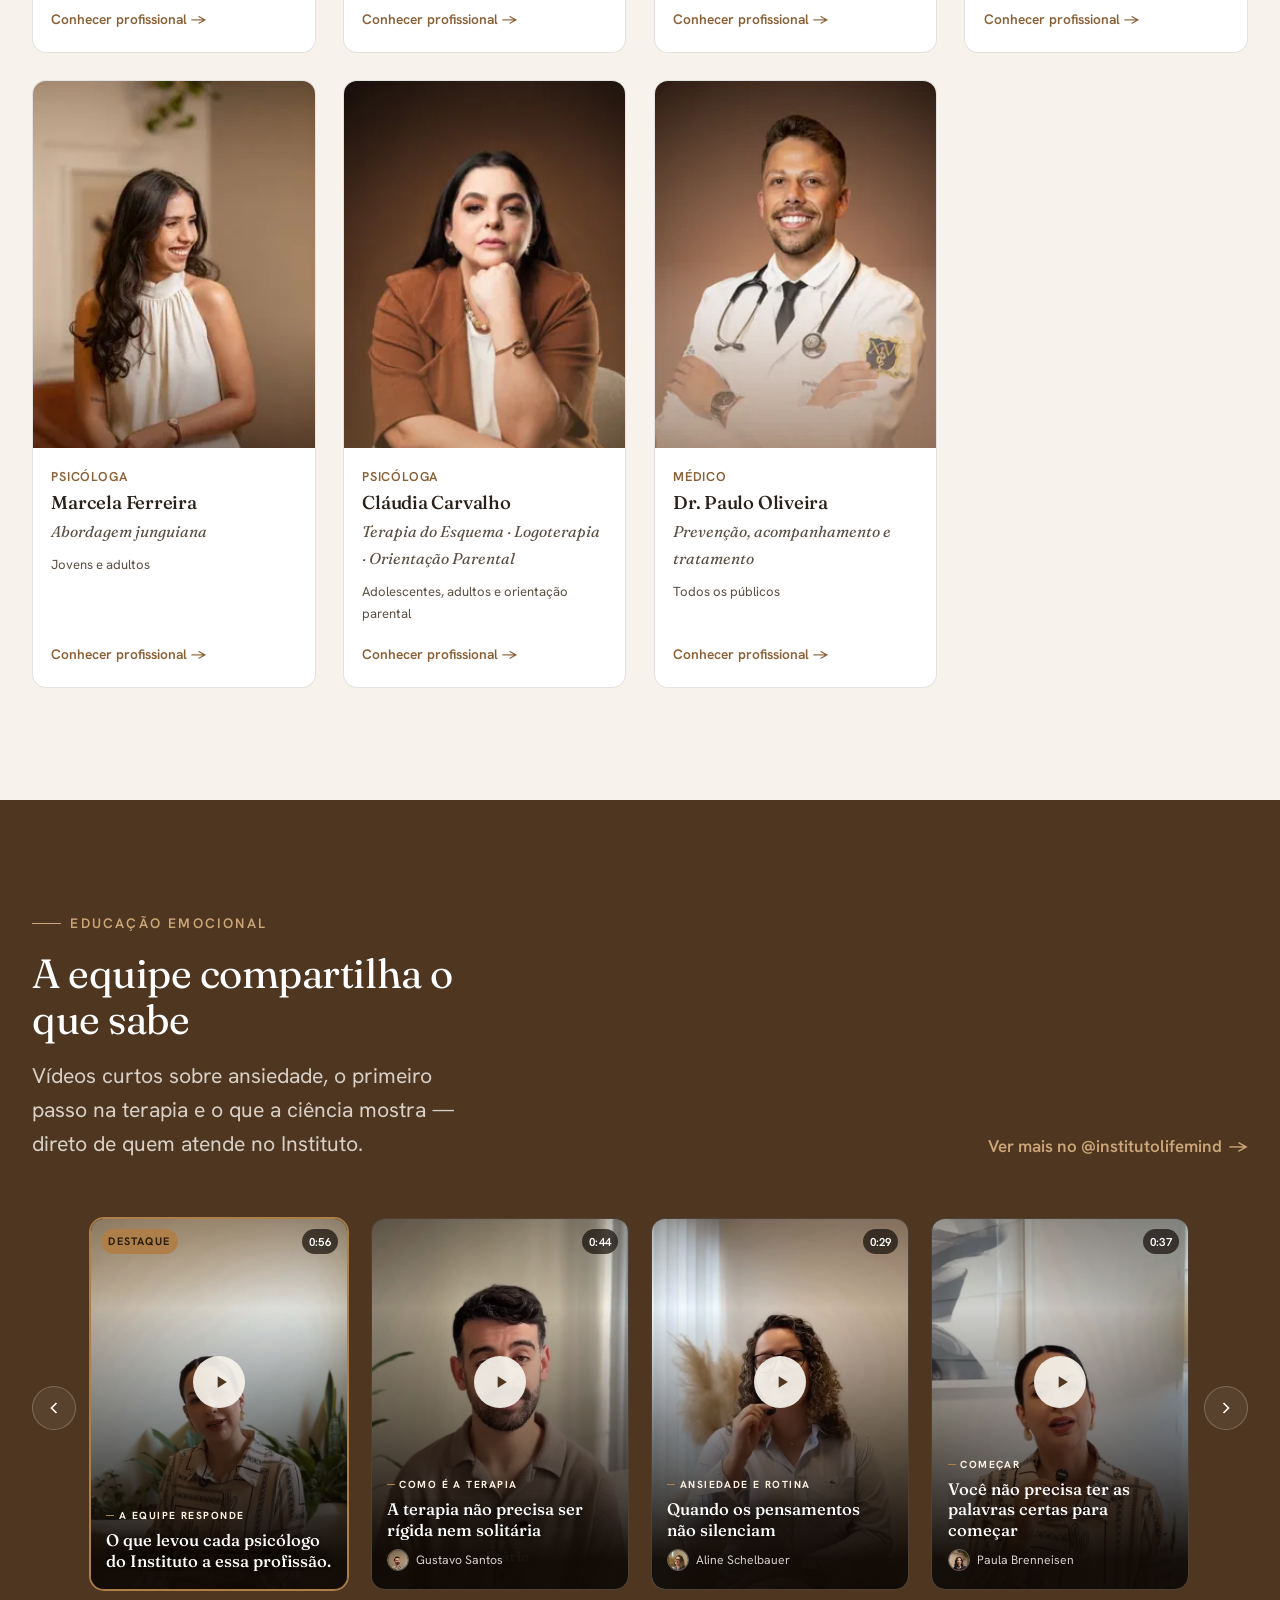
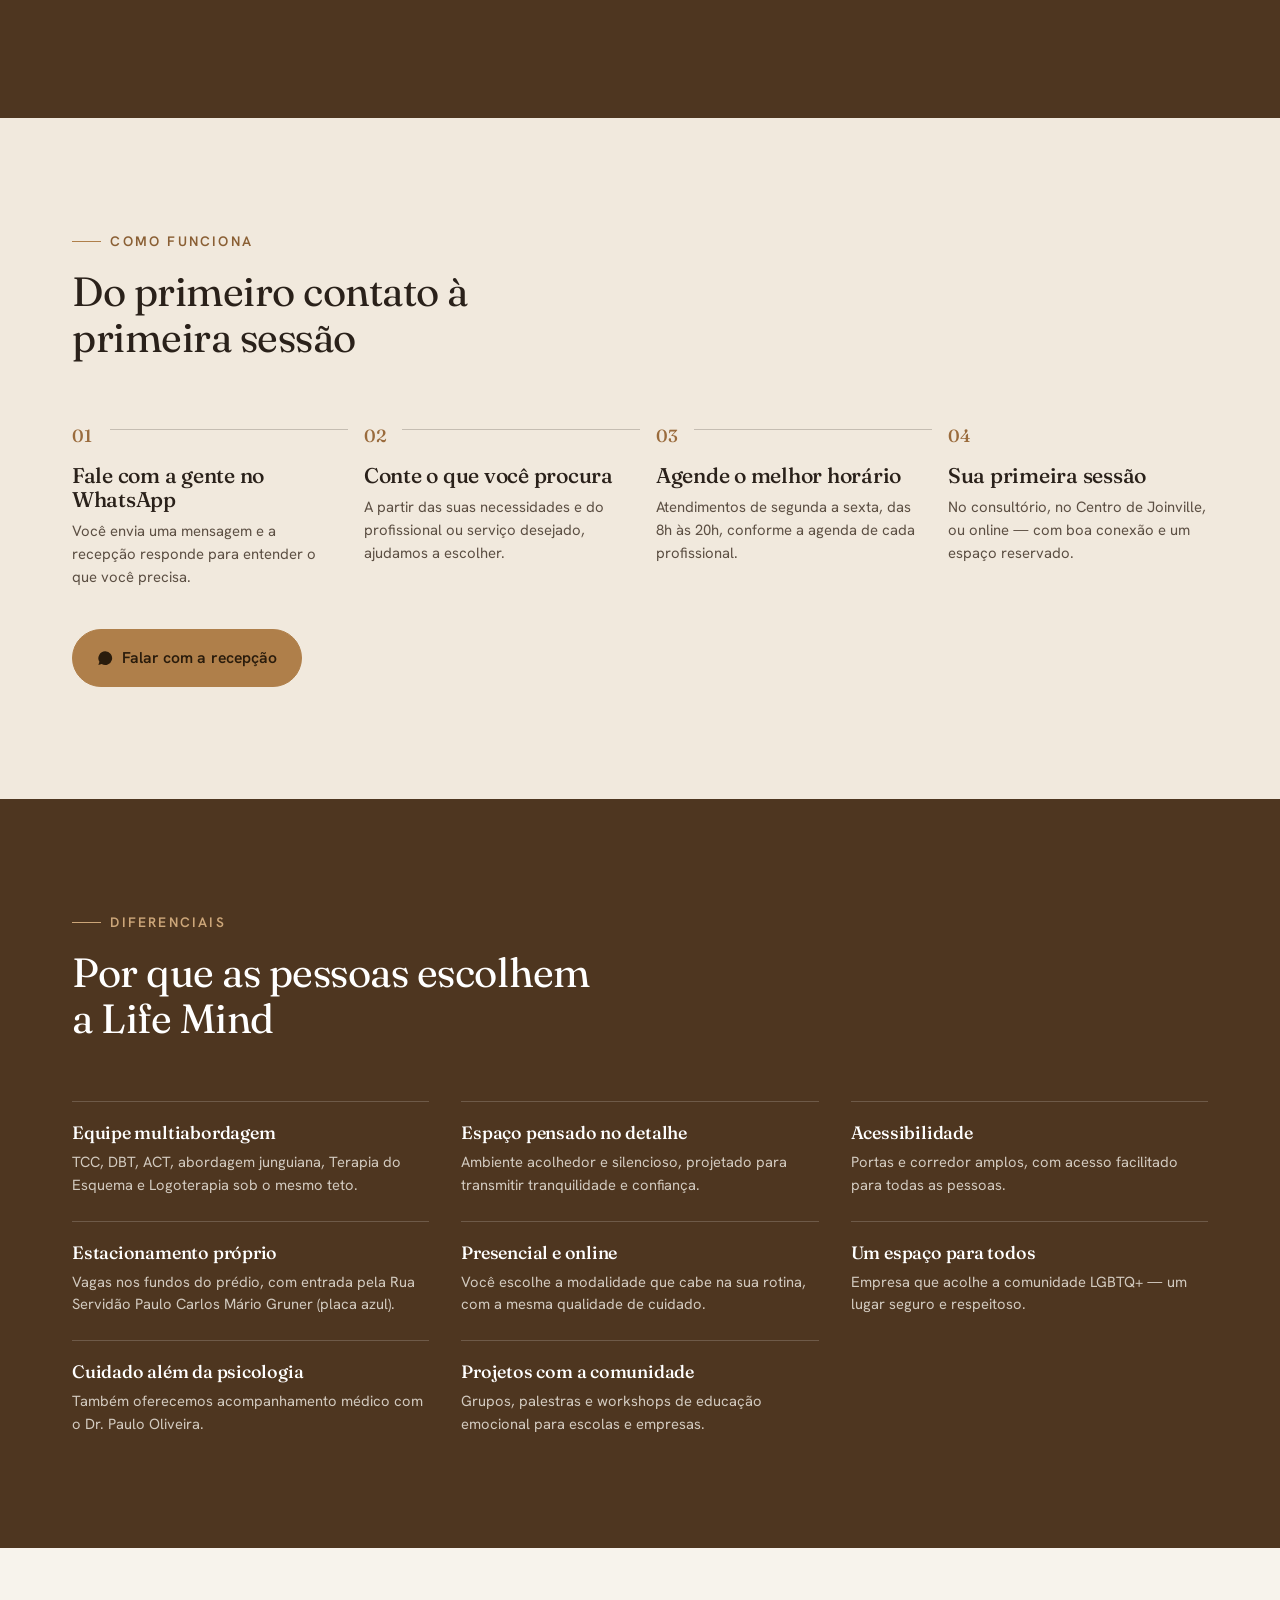
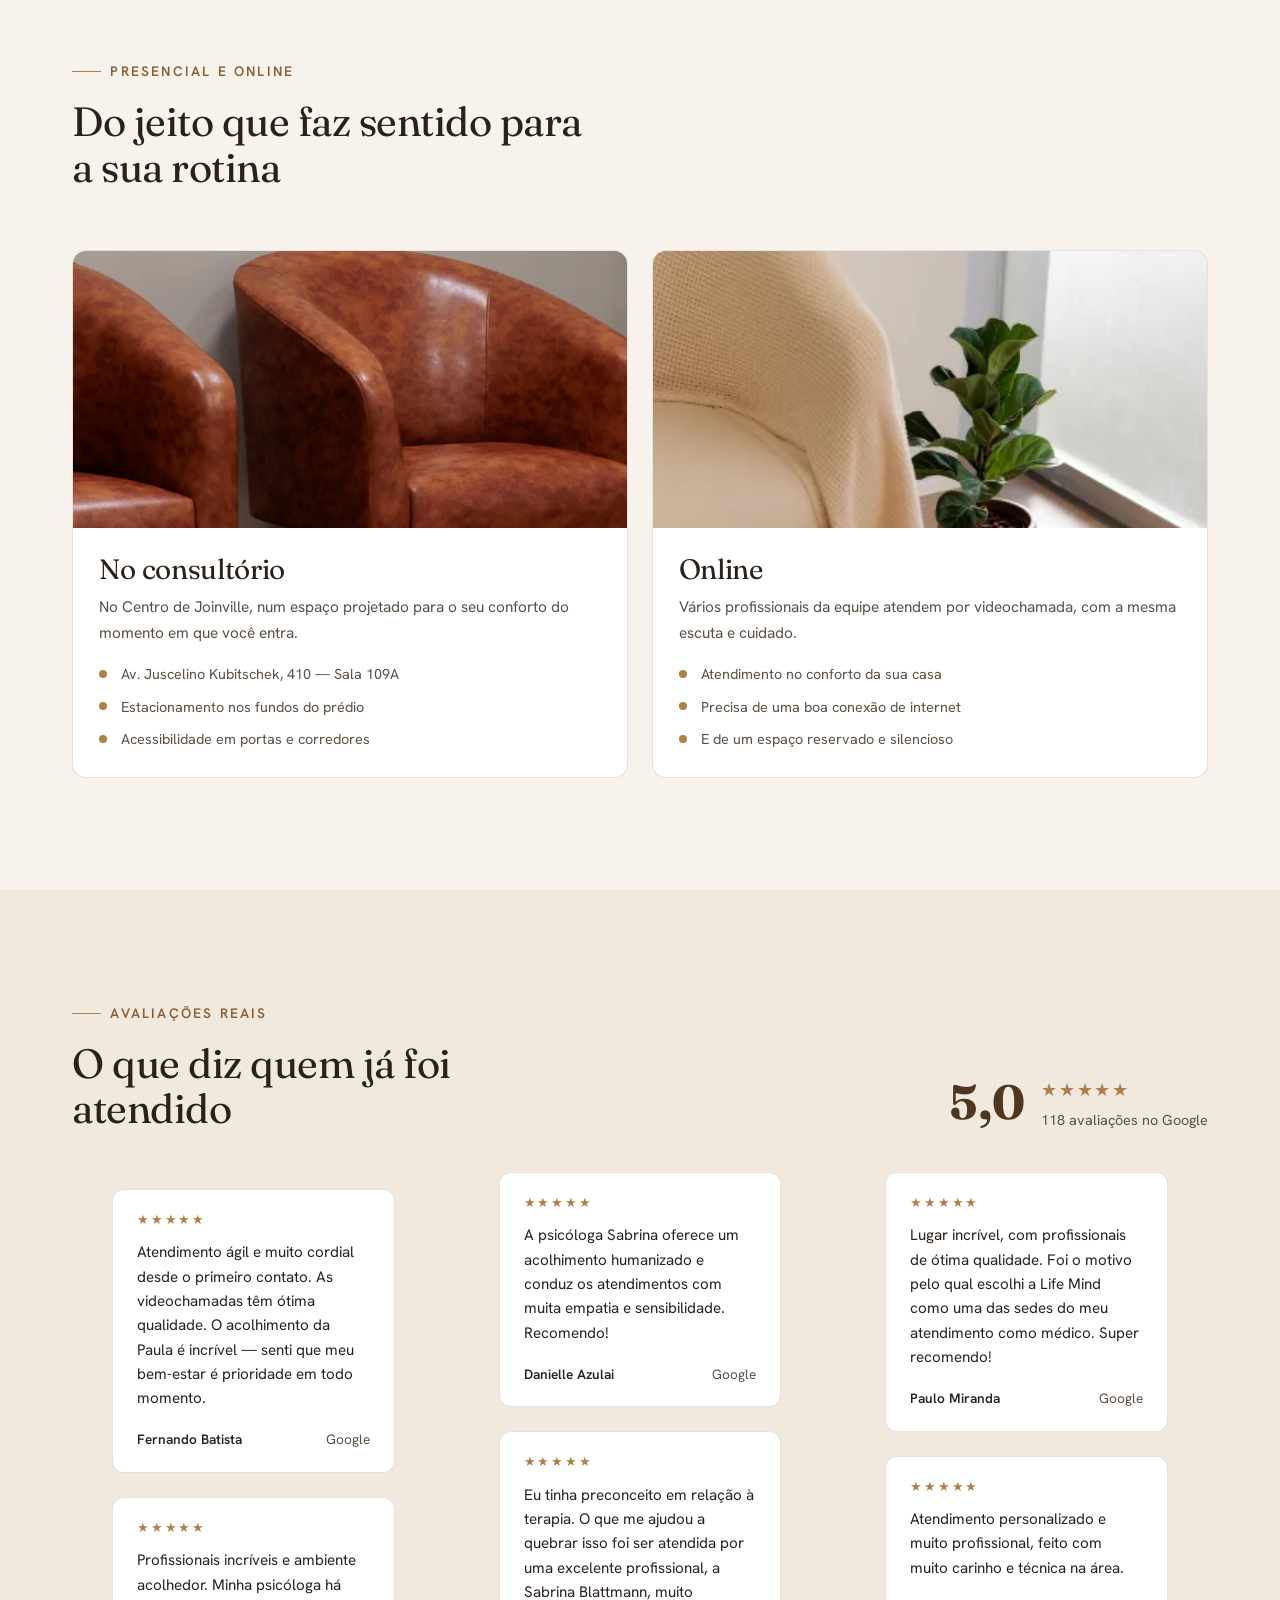
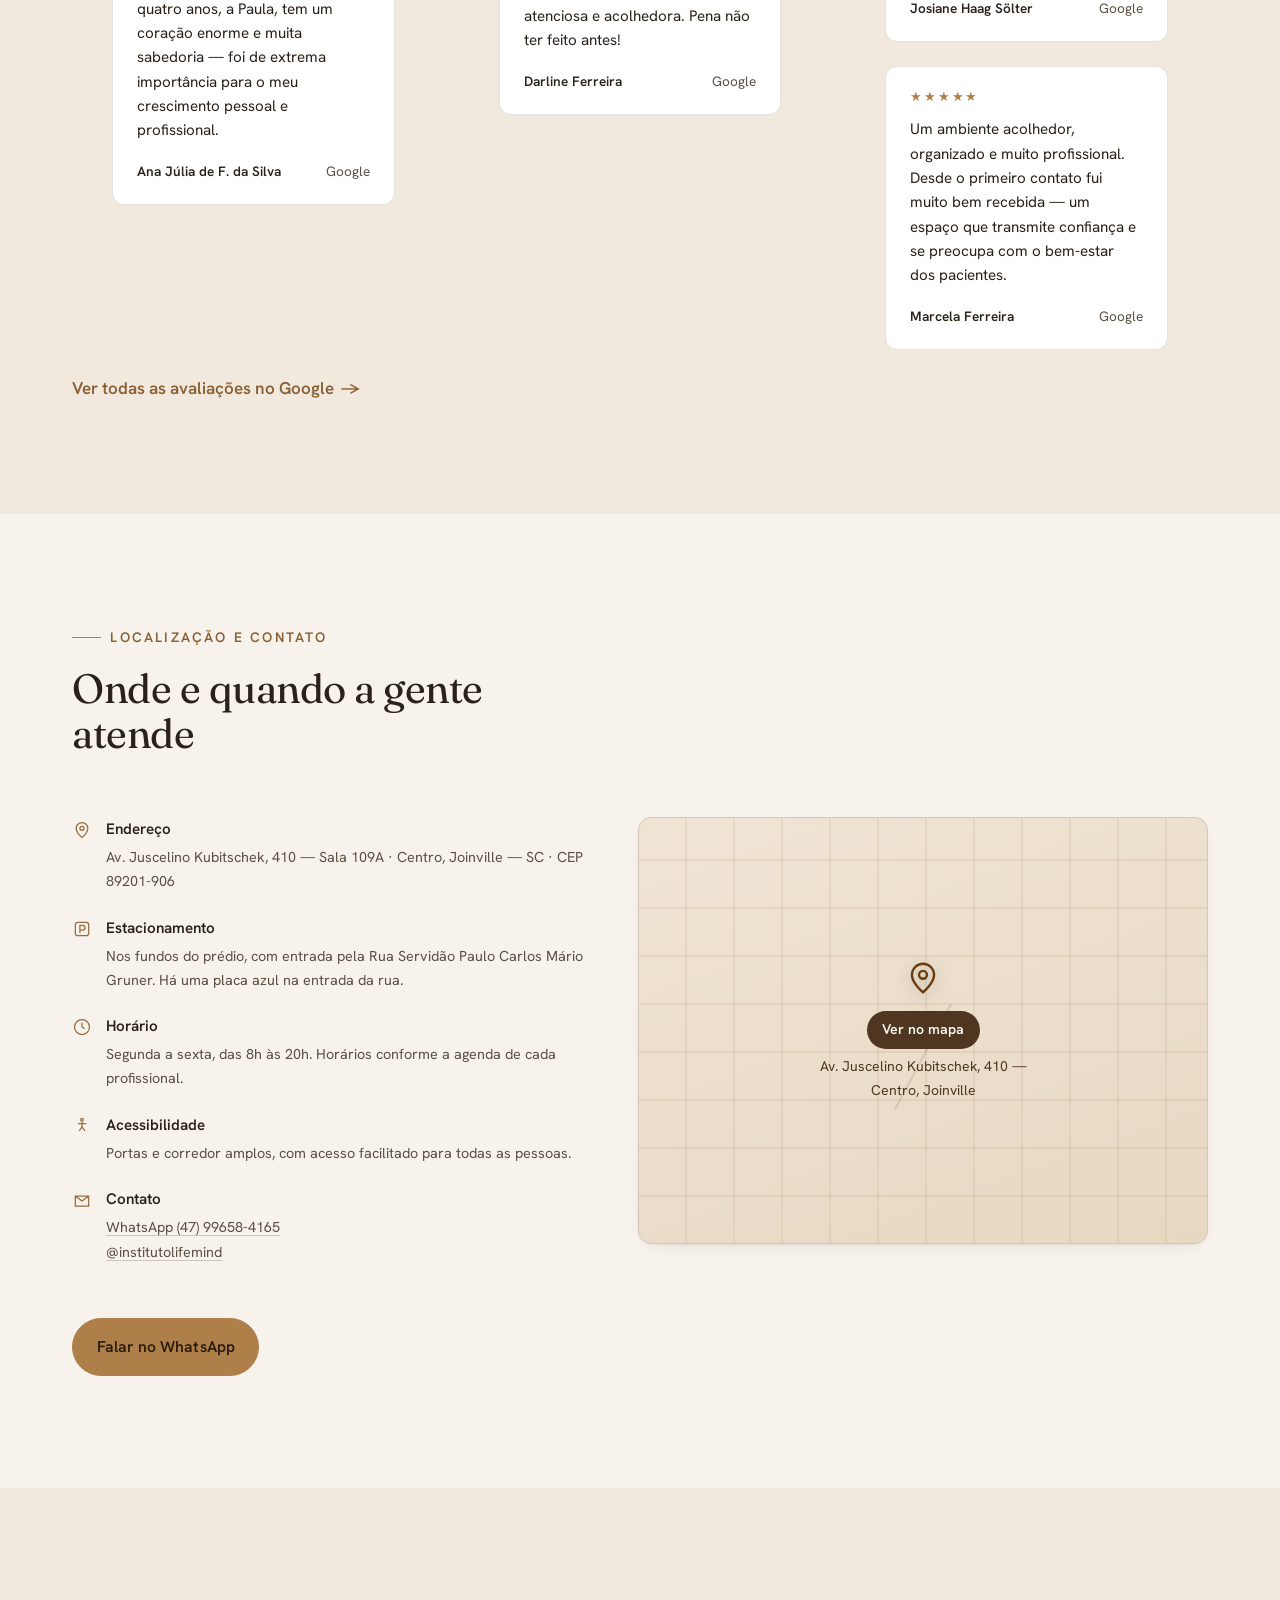
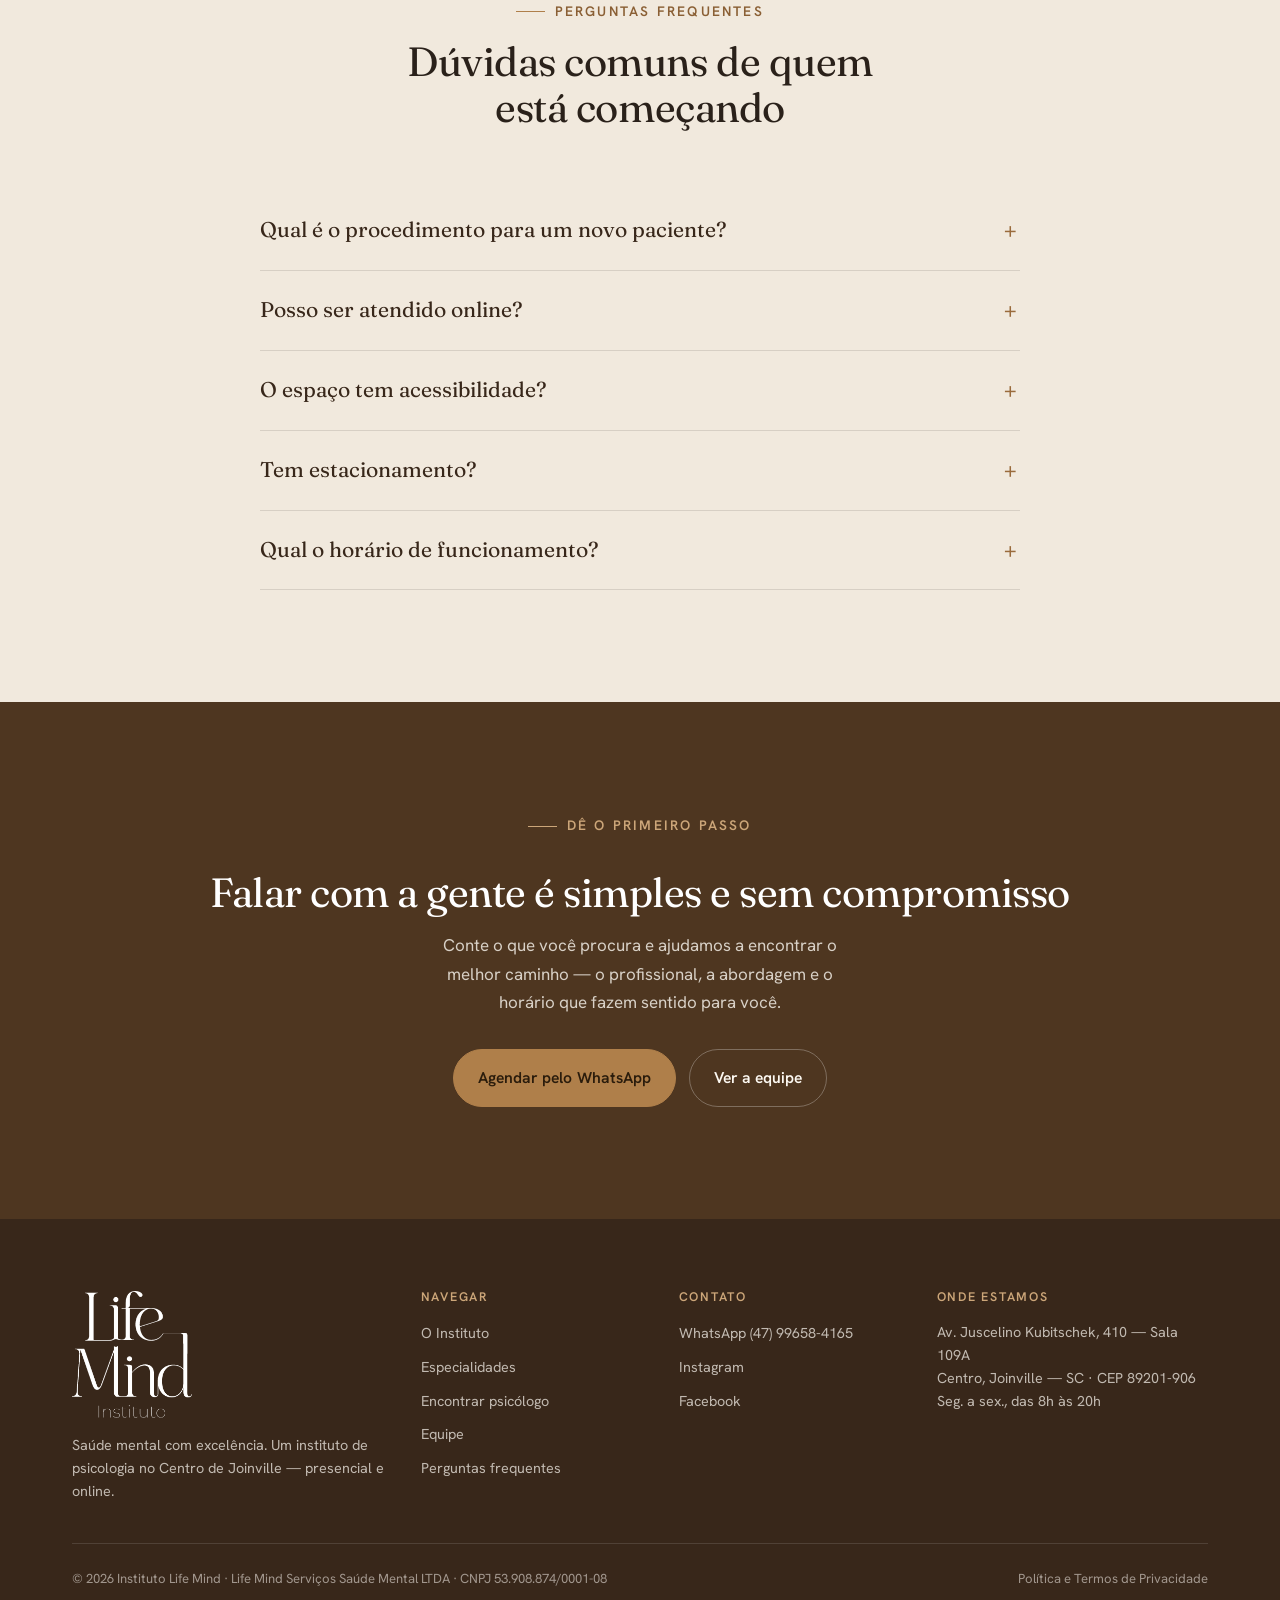
==== commit 0c5948b7: "Refaz a seção de vídeos: carrossel em loop + popup navegável - Rail agora é um loop infinito (arrast" ====
--- a/index.html
+++ b/index.html
@@ -195,10 +195,16 @@
       </div>
       <a class="textlink" href="https://www.instagram.com/institutolifemind/" target="_blank" rel="noopener">Ver mais no @institutolifemind</a>
     </div>
-    <div class="vrail-wrap reveal">
-      <button class="vrail__nav vrail__nav--prev" type="button" aria-label="Vídeos anteriores">‹</button>
-      <ol class="vrail" id="vrail" aria-label="Vídeos do Instituto Life Mind"></ol>
-      <button class="vrail__nav vrail__nav--next" type="button" aria-label="Próximos vídeos">›</button>
+    <div class="vloop reveal">
+      <button class="vloop__nav vloop__nav--prev" type="button" aria-label="Vídeo anterior">
+        <svg viewBox="0 0 24 24" fill="none" stroke="currentColor" stroke-width="2" aria-hidden="true"><path d="M15 6l-6 6 6 6"/></svg>
+      </button>
+      <div class="vloop__mask">
+        <ol class="vloop__track" id="vloop-track" aria-label="Vídeos do Instituto Life Mind"></ol>
+      </div>
+      <button class="vloop__nav vloop__nav--next" type="button" aria-label="Próximo vídeo">
+        <svg viewBox="0 0 24 24" fill="none" stroke="currentColor" stroke-width="2" aria-hidden="true"><path d="M9 6l6 6-6 6"/></svg>
+      </button>
     </div>
   </div>
 </section>
@@ -402,16 +408,23 @@
   <svg viewBox="0 0 24 24" fill="currentColor" aria-hidden="true"><path d="M17.5 14.4c-.3-.2-1.7-.9-2-1-.3-.1-.5-.2-.7.2-.2.3-.7 1-.9 1.1-.2.2-.3.2-.6.1-.3-.2-1.3-.5-2.4-1.5-.9-.8-1.5-1.8-1.7-2.1-.2-.3 0-.5.1-.6l.5-.6c.2-.2.2-.3.3-.5.1-.2 0-.4 0-.6L9 5.9c-.2-.5-.4-.4-.6-.4h-.5c-.2 0-.5.1-.7.3-.3.3-1 1-1 2.4s1 2.8 1.2 3c.2.2 2 3.1 5 4.3 2.5 1 3 .8 3.6.8.5-.1 1.7-.7 1.9-1.4.2-.7.2-1.2.2-1.4 0-.1-.3-.2-.6-.3zM12 2a10 10 0 0 0-8.5 15.3L2 22l4.8-1.5A10 10 0 1 0 12 2z"/></svg>
 </a>
 
-<div class="vlb" id="vlb" hidden role="dialog" aria-modal="true" aria-label="Player de vídeo">
-  <button class="vlb__close" id="vlb-close" type="button" aria-label="Fechar">✕</button>
-  <button class="vlb__arrow vlb__arrow--prev" id="vlb-prev" type="button" aria-label="Vídeo anterior">‹</button>
-  <button class="vlb__arrow vlb__arrow--next" id="vlb-next" type="button" aria-label="Próximo vídeo">›</button>
-  <div class="vlb__stage">
-    <video id="vlb-video" playsinline preload="none" controls controlslist="nodownload noremoteplayback noplaybackrate" disablepictureinpicture></video>
-    <div class="vlb__meta">
-      <span id="vlb-title"></span>
-      <a class="btn btn--wa" id="vlb-cta" href="#" target="_blank" rel="noopener">Agendar atendimento</a>
-    </div>
+<div class="vpop" id="vpop" hidden role="dialog" aria-modal="true" aria-label="Vídeos do Instituto Life Mind">
+  <button class="vpop__close" id="vpop-close" type="button" aria-label="Fechar">
+    <svg viewBox="0 0 24 24" fill="none" stroke="currentColor" stroke-width="2" aria-hidden="true"><path d="M6 6l12 12M18 6L6 18"/></svg>
+  </button>
+  <button class="vpop__arrow vpop__arrow--prev" id="vpop-prev" type="button" aria-label="Vídeo anterior">
+    <svg viewBox="0 0 24 24" fill="none" stroke="currentColor" stroke-width="2" aria-hidden="true"><path d="M15 6l-6 6 6 6"/></svg>
+  </button>
+  <button class="vpop__arrow vpop__arrow--next" id="vpop-next" type="button" aria-label="Próximo vídeo">
+    <svg viewBox="0 0 24 24" fill="none" stroke="currentColor" stroke-width="2" aria-hidden="true"><path d="M9 6l6 6-6 6"/></svg>
+  </button>
+  <div class="vpop__stagewrap">
+    <div class="vpop__viewport"><ol class="vpop__track" id="vpop-track"></ol></div>
+    <div class="vpop__bar">
+      <span class="vpop__label" id="vpop-label"></span>
+      <a class="btn btn--wa" id="vpop-cta" href="#" target="_blank" rel="noopener">Agendar atendimento</a>
+    </div>
+    <ol class="vpop__thumbs" id="vpop-thumbs" aria-label="Selecionar vídeo"></ol>
   </div>
 </div>
 
@@ -620,97 +633,179 @@
      desc:"O que exames de imagem mostram antes e depois da terapia, na depressão.",
      who:{name:"Paula Brenneisen",slug:"paula-brenneisen",img:"paula"}}
   ];
-  var vrail=document.getElementById("vrail");
-  if(vrail){
-    vrail.innerHTML=VIDEOS.map(function(v,i){
+  var N=VIDEOS.length;
+  var track=document.getElementById("vloop-track");
+  if(track){
+    /* ---- infinite loop carousel ---- */
+    function cardHTML(v,idx){
       var who=v.who?'<span class="vcard__who"><img src="assets/img/'+v.who.img+'-sm.jpg" alt="" width="22" height="22">'+v.who.name+'</span>':'';
       var tag=v.featured?'<span class="vcard__tag">Destaque</span>':'';
       var body=v.featured?('<span class="vcard__title">'+v.desc+'</span>'):('<span class="vcard__title">'+v.title+'</span>'+who);
       return '<li class="vcard'+(v.featured?' vcard--featured':'')+'">'+
-        '<button class="vcard__btn" type="button" data-i="'+i+'" aria-label="Assistir: '+v.title+'">'+
-          '<span class="vcard__media"><picture>'+
-            '<source type="image/webp" srcset="assets/video/poster-'+v.slug+'.webp">'+
-            '<img src="assets/video/poster-'+v.slug+'.jpg" alt="" width="720" height="947" loading="lazy"></picture>'+
+        '<button class="vcard__btn" type="button" data-i="'+idx+'" aria-label="Assistir: '+v.title+'">'+
+          '<span class="vcard__media" style="background-image:url(assets/video/poster-'+v.slug+'.webp)" role="img" aria-label="'+v.title+'">'+
             tag+'<span class="vcard__dur">'+v.dur+'</span>'+
             '<span class="vcard__play" aria-hidden="true"><svg viewBox="0 0 24 24" fill="currentColor"><path d="M8 5v14l11-7z"/></svg></span>'+
           '</span>'+
           '<span class="vcard__txt"><span class="vcard__kicker">'+v.kicker+'</span>'+body+'</span>'+
         '</button></li>';
+    }
+    var SETS=5, h="";
+    for(var s=0;s<SETS;s++) for(var i=0;i<N;i++) h+=cardHTML(VIDEOS[i],i);
+    track.innerHTML=h;
+
+    var setW=0,cardStep=0,ready=false;
+    function measure(){
+      var c=track.children[0]; if(!c) return;
+      var g=parseFloat(getComputedStyle(track).columnGap||getComputedStyle(track).gap)||16;
+      cardStep=c.getBoundingClientRect().width+g;
+      setW=cardStep*N;
+      track.scrollLeft=setW*2;   // start in the middle set
+      ready=true;
+    }
+    var wrapRaf=0;
+    function wrapScroll(){
+      if(!ready||!setW) return;
+      var sl=track.scrollLeft;
+      if(sl<setW){ track.scrollLeft=sl+setW; }
+      else if(sl>setW*3.5){ track.scrollLeft=sl-setW; }
+    }
+    track.addEventListener("scroll",function(){
+      if(wrapRaf) return;
+      wrapRaf=requestAnimationFrame(function(){ wrapRaf=0; wrapScroll(); });
+    },{passive:true});
+
+    function nudge(dir){
+      var by=cardStep*(window.innerWidth<640?1:2);
+      track.scrollBy({left:dir*by,behavior:reduce?"auto":"smooth"});
+    }
+    document.querySelector(".vloop__nav--prev").addEventListener("click",function(){nudge(-1);});
+    document.querySelector(".vloop__nav--next").addEventListener("click",function(){nudge(1);});
+
+    /* pointer drag-to-scroll (desktop) */
+    var dragging=false,moved=false,sx=0,sl0=0;
+    track.addEventListener("pointerdown",function(e){
+      if(e.pointerType==="touch"||(e.button&&e.button!==0)) return;
+      dragging=true;moved=false;sx=e.clientX;sl0=track.scrollLeft;
+    });
+    track.addEventListener("pointermove",function(e){
+      if(!dragging) return;
+      var d=e.clientX-sx;
+      if(Math.abs(d)>5&&!moved){ moved=true; track.classList.add("is-grabbing"); try{track.setPointerCapture(e.pointerId);}catch(_){} }
+      if(moved){ track.scrollLeft=sl0-d; }
+    });
+    function endDrag(){
+      if(!dragging) return;
+      dragging=false; track.classList.remove("is-grabbing");
+      setTimeout(function(){moved=false;},40);
+    }
+    track.addEventListener("pointerup",endDrag);
+    track.addEventListener("pointercancel",endDrag);
+
+    track.addEventListener("click",function(e){
+      var b=e.target.closest(".vcard__btn"); if(b&&!moved) openPop(+b.dataset.i);
+    });
+
+    if(document.fonts&&document.fonts.ready) document.fonts.ready.then(measure);
+    setTimeout(measure,60); addEventListener("resize",function(){clearTimeout(track._rt);track._rt=setTimeout(measure,150);});
+
+    /* ---- popup carousel ---- */
+    var pop=document.getElementById("vpop"),
+        pvp=pop.querySelector(".vpop__viewport"),
+        ptrack=document.getElementById("vpop-track"),
+        pthumbs=document.getElementById("vpop-thumbs"),
+        plabel=document.getElementById("vpop-label"),
+        pcta=document.getElementById("vpop-cta"),
+        pcur=0, popFocus=null;
+
+    ptrack.innerHTML=VIDEOS.map(function(v){
+      return '<li class="vpop__slide">'+
+        '<video data-src="assets/video/'+v.slug+'.mp4" poster="assets/video/poster-'+v.slug+'.jpg" '+
+        'playsinline preload="none" controls controlslist="nodownload noremoteplayback noplaybackrate" disablepictureinpicture></video>'+
+        '<button class="vpop__tap" type="button" tabindex="-1" aria-hidden="true"></button></li>';
     }).join("");
-
-    var lb=document.getElementById("vlb"),
-        lbv=document.getElementById("vlb-video"),
-        lbT=document.getElementById("vlb-title"),
-        lbCta=document.getElementById("vlb-cta"),
-        cur=0, lastFocus=null;
-
-    function openLB(i){
-      cur=(i+VIDEOS.length)%VIDEOS.length;
-      var v=VIDEOS[cur];
-      lbv.pause();
-      lbv.setAttribute("poster","assets/video/poster-"+v.slug+".jpg");
-      lbv.src="assets/video/"+v.slug+".mp4";
-      lbT.textContent=v.kicker+(v.who?(" · "+v.who.name):"");
-      var msg="Olá! Vi o vídeo “"+v.title+"” no site e gostaria de agendar um atendimento";
-      if(v.who) msg+=" com "+v.who.name;
-      lbCta.href=wa+encodeURIComponent(msg+".");
-      lbCta.textContent=v.who?("Agendar com "+v.who.name.split(" ")[0]):"Agendar atendimento";
-      if(lb.hidden){ lastFocus=document.activeElement; lb.hidden=false; document.body.style.overflow="hidden"; }
-      lbv.play().catch(function(){});
-      document.getElementById("vlb-close").focus();
-    }
-    function closeLB(){
-      lbv.pause(); lbv.removeAttribute("src"); lbv.load();
-      lb.hidden=true; document.body.style.overflow="";
-      if(lastFocus) lastFocus.focus();
-    }
-    var justDragged=false;
-    vrail.addEventListener("click",function(e){
-      if(justDragged) return;
-      var b=e.target.closest(".vcard__btn"); if(b) openLB(+b.dataset.i);
+    pthumbs.innerHTML=VIDEOS.map(function(v,i){
+      return '<li><button type="button" data-i="'+i+'" aria-label="'+v.title+'">'+
+        '<img src="assets/video/poster-'+v.slug+'.webp" alt="" width="60" height="90">'+
+        '<span>'+v.dur+'</span></button></li>';
+    }).join("");
+    var pslides=[].slice.call(ptrack.children),
+        pvids=pslides.map(function(s){return s.querySelector("video");});
+
+    function clearVid(vid){ if(vid.src){ vid.pause(); vid.removeAttribute("src"); vid.load(); } }
+
+    function showSlide(idx,anim){
+      pcur=(idx%N+N)%N;
+      var v=VIDEOS[pcur];
+      pvids.forEach(function(vid,k){ if(k!==pcur) clearVid(vid); });
+      ptrack.style.transition=(anim&&!reduce)?"transform .42s cubic-bezier(.22,.61,.36,1)":"none";
+      ptrack.style.transform="translate3d("+(-pcur*100)+"%,0,0)";
+      var tv=pvids[pcur];
+      if(!tv.src) tv.src=tv.dataset.src;
+      try{tv.currentTime=0;}catch(e){}
+      tv.play().catch(function(){});
+      plabel.textContent=v.kicker+(v.who?(" · "+v.who.name):"");
+      var msg="Olá! Vi o vídeo “"+v.title+"” no site e gostaria de agendar um atendimento"+(v.who?(" com "+v.who.name):"");
+      pcta.href=wa+encodeURIComponent(msg+".");
+      pcta.textContent=v.who?("Agendar com "+v.who.name.split(" ")[0]):"Agendar atendimento";
+      [].forEach.call(pthumbs.querySelectorAll("button"),function(b){
+        var on=+b.dataset.i===pcur; b.classList.toggle("is-on",on); b.setAttribute("aria-current",on?"true":"false");
+      });
+      var act=pthumbs.querySelector("button.is-on");
+      if(act&&act.scrollIntoView) act.scrollIntoView({inline:"center",block:"nearest",behavior:reduce?"auto":"smooth"});
+    }
+    function openPop(idx){
+      if(pop.hidden){ popFocus=document.activeElement; pop.hidden=false; document.body.style.overflow="hidden"; }
+      showSlide(idx,false);
+      document.getElementById("vpop-close").focus();
+    }
+    function closePop(){
+      pvids.forEach(clearVid);
+      pop.hidden=true; document.body.style.overflow="";
+      if(popFocus) popFocus.focus();
+    }
+    document.getElementById("vpop-close").addEventListener("click",closePop);
+    document.getElementById("vpop-prev").addEventListener("click",function(){showSlide(pcur-1,true);});
+    document.getElementById("vpop-next").addEventListener("click",function(){showSlide(pcur+1,true);});
+    pop.addEventListener("click",function(e){ if(e.target===pop||e.target===pvp||e.target.classList.contains("vpop__stagewrap")) closePop(); });
+    pthumbs.addEventListener("click",function(e){
+      var b=e.target.closest("button"); if(b) showSlide(+b.dataset.i,true);
     });
-    document.getElementById("vlb-close").addEventListener("click",closeLB);
-    lb.addEventListener("click",function(e){ if(e.target===lb) closeLB(); });
-    document.getElementById("vlb-prev").addEventListener("click",function(){openLB(cur-1);});
-    document.getElementById("vlb-next").addEventListener("click",function(){openLB(cur+1);});
+    var psMoved=false;
+    pop.querySelectorAll(".vpop__tap").forEach(function(t){
+      t.addEventListener("click",function(){
+        if(psMoved) return;
+        var vid=pvids[pcur]; if(vid.paused) vid.play().catch(function(){}); else vid.pause();
+      });
+    });
     addEventListener("keydown",function(e){
-      if(lb.hidden) return;
-      if(e.key==="Escape") closeLB();
-      else if(e.key==="ArrowLeft") openLB(cur-1);
-      else if(e.key==="ArrowRight") openLB(cur+1);
+      if(pop.hidden) return;
+      if(e.key==="Escape") closePop();
+      else if(e.key==="ArrowLeft") showSlide(pcur-1,true);
+      else if(e.key==="ArrowRight") showSlide(pcur+1,true);
     });
-
-    /* rail: arrows + drag-to-scroll */
-    var prev=document.querySelector(".vrail__nav--prev"),
-        next=document.querySelector(".vrail__nav--next");
-    function step(){ return (vrail.querySelector(".vcard")||{}).offsetWidth+24 || 260; }
-    function syncNav(){
-      if(!prev) return;
-      prev.disabled=vrail.scrollLeft<8;
-      next.disabled=vrail.scrollLeft+vrail.clientWidth>=vrail.scrollWidth-8;
-    }
-    if(prev){
-      prev.addEventListener("click",function(){vrail.scrollBy({left:-step()*2,behavior:reduce?"auto":"smooth"});});
-      next.addEventListener("click",function(){vrail.scrollBy({left:step()*2,behavior:reduce?"auto":"smooth"});});
-      vrail.addEventListener("scroll",syncNav,{passive:true}); syncNav();
-      addEventListener("resize",syncNav);
-    }
-    var down=false,sx=0,sl=0;
-    vrail.addEventListener("pointerdown",function(e){
-      if(e.pointerType==="touch"||e.button!==0) return;
-      down=true;justDragged=false;sx=e.clientX;sl=vrail.scrollLeft;
-      vrail.style.cursor="grabbing";
+    /* swipe inside popup */
+    var psd=false,psx=0;
+    pvp.addEventListener("pointerdown",function(e){
+      psd=true;psMoved=false;psx=e.clientX;
+      ptrack.style.transition="none";
     });
-    vrail.addEventListener("pointermove",function(e){
-      if(!down) return;
-      var d=e.clientX-sx;
-      if(Math.abs(d)>8){ justDragged=true; vrail.scrollLeft=sl-d; }
+    pvp.addEventListener("pointermove",function(e){
+      if(!psd) return;
+      var d=e.clientX-psx;
+      if(Math.abs(d)>8) psMoved=true;
+      if(psMoved) ptrack.style.transform="translate3d(calc("+(-pcur*100)+"% + "+d+"px),0,0)";
     });
-    function endDrag(){ down=false; vrail.style.cursor="grab"; setTimeout(function(){justDragged=false;},0); }
-    vrail.addEventListener("pointerup",endDrag);
-    vrail.addEventListener("pointercancel",endDrag);
-    vrail.addEventListener("pointerleave",function(){ if(down) endDrag(); });
-    vrail.style.cursor="grab";
+    function psEnd(e){
+      if(!psd) return; psd=false;
+      var d=(e.clientX||psx)-psx;
+      if(d<-45) showSlide(pcur+1,true);
+      else if(d>45) showSlide(pcur-1,true);
+      else showSlide(pcur,true);
+      setTimeout(function(){psMoved=false;},40);
+    }
+    pvp.addEventListener("pointerup",psEnd);
+    pvp.addEventListener("pointercancel",psEnd);
   }
 
   /* ---------- map facade ---------- */
--- a/assets/css/site.css
+++ b/assets/css/site.css
@@ -375,21 +375,32 @@
 .conteudo__head h2{font-size:var(--step-3)}
 .conteudo__head .lead{margin-top:1rem}
 
-.vrail-wrap{position:relative}
-.vrail{list-style:none;margin:0;padding:.5rem .2rem 1.2rem;display:flex;gap:clamp(.9rem,2vw,1.4rem);
-  overflow-x:auto;scroll-snap-type:x mandatory;-webkit-overflow-scrolling:touch;
-  scrollbar-width:none}
-.vrail::-webkit-scrollbar{display:none}
-.vcard{flex:0 0 auto;width:clamp(216px,27vw,262px);scroll-snap-align:start}
+.vloop{position:relative;display:flex;align-items:center;gap:.7rem}
+.vloop__mask{flex:1;min-width:0}
+.vloop__track{list-style:none;margin:0;padding:.6rem .2rem 1rem;display:flex;
+  gap:clamp(.9rem,2vw,1.4rem);overflow-x:auto;overflow-y:hidden;scrollbar-width:none;
+  -webkit-overflow-scrolling:touch;overscroll-behavior-x:contain;cursor:grab}
+.vloop__track::-webkit-scrollbar{display:none}
+.vloop__track.is-grabbing{cursor:grabbing;scroll-snap-type:none}
+.vloop__track img{pointer-events:none}
+.vloop__nav{flex:none;width:44px;height:44px;border-radius:50%;border:1px solid rgba(255,255,255,.22);
+  background:rgba(255,255,255,.06);color:#fdf9f2;display:flex;align-items:center;justify-content:center;
+  cursor:pointer;transition:background-color .18s,transform .18s;z-index:3}
+.vloop__nav svg{width:20px;height:20px}
+.vloop__nav:hover{background:rgba(255,255,255,.16);transform:scale(1.06)}
+@media (max-width:620px){ .vloop__nav{display:none} }
+
+.vcard{flex:0 0 auto;width:clamp(216px,62vw,258px)}
+@media (min-width:560px){.vcard{width:clamp(224px,30vw,258px)}}
 .vcard__btn{display:block;width:100%;padding:0;border:1px solid rgba(255,255,255,.12);border-radius:var(--radius);
   overflow:hidden;background:var(--brown-900);cursor:pointer;position:relative;
   transition:transform .2s ease,box-shadow .2s ease}
 .vcard__btn:hover{transform:translateY(-4px);box-shadow:var(--shadow)}
 .vcard--featured .vcard__btn{border-color:var(--bronze-500);box-shadow:0 0 0 1px var(--bronze-500)}
-.vcard__media{position:relative;aspect-ratio:9/14;overflow:hidden}
-.vcard__media img{width:100%;height:100%;object-fit:cover;object-position:top center}
+.vcard__media{display:block;position:relative;overflow:hidden;aspect-ratio:720/1040;
+  background-size:cover;background-position:center top;background-repeat:no-repeat;background-color:#241a10}
 .vcard__media::after{content:"";position:absolute;inset:0;
-  background:linear-gradient(180deg,rgba(28,18,10,.12) 0%,rgba(28,18,10,0) 26%,rgba(28,18,10,.5) 58%,rgba(24,15,8,.96) 100%)}
+  background:linear-gradient(180deg,rgba(26,17,9,.28) 0%,rgba(26,17,9,0) 24%,rgba(20,13,7,.32) 46%,rgba(15,9,4,.97) 92%)}
 .vcard__dur{position:absolute;top:.6rem;right:.6rem;z-index:2;background:rgba(20,14,8,.7);
   color:#fff;font-size:.72rem;font-weight:600;padding:.25em .6em;border-radius:999px;letter-spacing:.02em;
   backdrop-filter:blur(3px)}
@@ -402,8 +413,9 @@
 .vcard__play svg{width:20px;height:20px;color:var(--brown-800);margin-left:3px}
 .vcard__btn:hover .vcard__play{transform:translate(-50%,-50%) scale(1.08);background:#fff}
 .vcard__txt{position:absolute;left:0;right:0;bottom:0;z-index:2;padding:1rem .95rem 1.15rem;text-align:left}
-.vcard__kicker{font-size:.66rem;font-weight:700;text-transform:uppercase;letter-spacing:.13em;
-  color:var(--bronze-300);margin-bottom:.4rem;text-shadow:0 1px 8px rgba(20,13,7,.6)}
+.vcard__kicker{font-size:.64rem;font-weight:700;text-transform:uppercase;letter-spacing:.14em;
+  color:#fdf1e2;margin-bottom:.4rem;display:inline-flex;align-items:center;gap:.45em}
+.vcard__kicker::before{content:"";width:.5rem;height:1px;background:var(--bronze-500)}
 .vcard__title{font-family:var(--f-display);font-weight:500;font-size:1.04rem;line-height:1.22;color:#fff;
   display:-webkit-box;-webkit-line-clamp:3;-webkit-box-orient:vertical;overflow:hidden;
   text-shadow:0 1px 12px rgba(20,13,7,.5)}
@@ -412,47 +424,55 @@
 .vcard__who img{width:22px;height:22px;border-radius:50%;object-fit:cover;object-position:top;
   border:1px solid rgba(255,255,255,.35)}
 
-.vrail__nav{position:absolute;top:calc(50% - 1rem);z-index:5;width:40px;height:40px;border-radius:50%;
-  border:1px solid var(--line);background:var(--white);color:var(--brown-800);font-size:1.3rem;
-  display:none;align-items:center;justify-content:center;box-shadow:var(--shadow-sm);
-  transition:background-color .18s,transform .18s}
-.vrail__nav:hover{background:var(--sand-soft);transform:scale(1.05)}
-.vrail__nav--prev{left:-20px}
-.vrail__nav--next{right:-20px}
-.vrail__nav[disabled]{opacity:.35;pointer-events:none}
-@media (min-width:900px) and (hover:hover){.vrail__nav{display:flex}}
-@media (prefers-reduced-motion:reduce){.vcard__btn:hover{transform:none}.vrail{scroll-behavior:auto}}
-
-/* lightbox */
-.vlb{position:fixed;inset:0;z-index:120;display:flex;align-items:center;justify-content:center;
-  padding:clamp(.8rem,3vw,2rem);background:rgba(20,13,7,.82);backdrop-filter:blur(6px)}
-.vlb[hidden]{display:none}
-.vlb__stage{position:relative;width:min(calc((86vh) * 9 / 16),94vw);max-height:86vh;aspect-ratio:9/16;
-  border-radius:14px;overflow:hidden;background:#000;box-shadow:0 30px 80px -20px rgba(0,0,0,.6)}
-.vlb__stage video{width:100%;height:100%;object-fit:cover;display:block;background:#000}
-.vlb__meta{position:absolute;left:0;right:0;bottom:0;padding:2.4rem 1.1rem 3.6rem;
-  display:flex;flex-wrap:wrap;align-items:center;gap:.5rem .9rem;
-  background:linear-gradient(180deg,rgba(20,13,7,0),rgba(20,13,7,.55) 55%,rgba(20,13,7,.8));
-  color:#fff;pointer-events:none}
-.vlb__meta #vlb-title{font-size:.72rem;font-weight:700;text-transform:uppercase;letter-spacing:.12em;
-  color:var(--bronze-300);text-shadow:0 1px 10px rgba(0,0,0,.7)}
-.vlb__meta .btn{font-size:.84rem;padding:.65em 1.05em;pointer-events:auto}
-.vlb__close{position:absolute;top:1rem;right:1rem;z-index:6;
-  width:40px;height:40px;border-radius:50%;background:var(--white);border:0;color:var(--brown-900);
-  font-size:1.05rem;display:flex;align-items:center;justify-content:center;box-shadow:var(--shadow-sm);
-  cursor:pointer;transition:transform .16s}
-.vlb__close:hover{transform:scale(1.06)}
-.vlb__arrow{position:absolute;top:50%;transform:translateY(-50%);z-index:6;width:46px;height:46px;
-  border-radius:50%;border:0;background:rgba(247,243,236,.14);color:#fff;font-size:1.5rem;cursor:pointer;
-  display:flex;align-items:center;justify-content:center;transition:background-color .18s}
-.vlb__arrow:hover{background:rgba(247,243,236,.28)}
-.vlb__arrow--prev{left:clamp(.5rem,4vw,2.5rem)}
-.vlb__arrow--next{right:clamp(.5rem,4vw,2.5rem)}
-@media (max-width:680px){
-  .vlb__arrow{top:auto;bottom:1rem;width:40px;height:40px;background:rgba(20,13,7,.6)}
-  .vlb__arrow--prev{left:1rem}.vlb__arrow--next{right:1rem}
-}
-@media (prefers-reduced-motion:reduce){.vlb{backdrop-filter:none}}
+@media (prefers-reduced-motion:reduce){.vcard__btn:hover{transform:none}}
+
+/* ---- popup carousel ---- */
+.vpop{position:fixed;inset:0;z-index:130;display:grid;place-items:center;
+  padding:clamp(.6rem,2.5vw,1.5rem);background:rgba(18,12,6,.9);backdrop-filter:blur(6px)}
+.vpop[hidden]{display:none}
+.vpop__stagewrap{display:flex;flex-direction:column;align-items:center;gap:.9rem;
+  width:min(calc(82vh * 9 / 16),94vw)}
+.vpop__viewport{position:relative;width:100%;aspect-ratio:9/16;max-height:74vh;overflow:hidden;
+  border-radius:16px;background:#000;box-shadow:0 40px 90px -25px rgba(0,0,0,.7);touch-action:pan-y}
+.vpop__track{list-style:none;margin:0;padding:0;display:flex;height:100%;width:100%;will-change:transform}
+.vpop__slide{position:relative;flex:0 0 100%;height:100%;background:#000}
+.vpop__slide video{width:100%;height:100%;object-fit:contain;display:block;background:#000}
+.vpop__tap{position:absolute;left:0;right:0;top:0;bottom:56px;z-index:2;border:0;background:transparent;
+  cursor:pointer}
+.vpop__bar{display:flex;flex-wrap:wrap;align-items:center;justify-content:center;gap:.5rem .9rem;
+  width:100%;text-align:center}
+.vpop__label{font-size:.7rem;font-weight:700;text-transform:uppercase;letter-spacing:.13em;color:var(--bronze-300)}
+.vpop__bar .btn{font-size:.84rem;padding:.6em 1.05em}
+.vpop__thumbs{list-style:none;margin:0;padding:.2rem;display:flex;gap:.5rem;max-width:100%;
+  overflow-x:auto;scrollbar-width:none}
+.vpop__thumbs::-webkit-scrollbar{display:none}
+.vpop__thumbs button{position:relative;flex:none;width:44px;height:66px;padding:0;border:0;border-radius:7px;
+  overflow:hidden;cursor:pointer;opacity:.5;transition:opacity .18s,outline-color .18s;
+  outline:2px solid transparent;outline-offset:2px;background:#000}
+.vpop__thumbs button img{width:100%;height:100%;object-fit:cover;display:block}
+.vpop__thumbs button span{position:absolute;left:0;right:0;bottom:0;font-size:.56rem;font-weight:700;
+  color:#fff;background:linear-gradient(180deg,transparent,rgba(0,0,0,.75));padding:.5em .2em .2em}
+.vpop__thumbs button.is-on{opacity:1;outline-color:var(--bronze-500)}
+.vpop__thumbs button:hover{opacity:.85}
+
+.vpop__close{position:absolute;top:clamp(.5rem,2vw,1.1rem);right:clamp(.5rem,2vw,1.1rem);z-index:6;
+  width:42px;height:42px;border-radius:50%;background:var(--white);border:0;color:var(--brown-900);
+  display:flex;align-items:center;justify-content:center;cursor:pointer;box-shadow:var(--shadow-sm);
+  transition:transform .16s}
+.vpop__close svg{width:20px;height:20px}
+.vpop__close:hover{transform:scale(1.07)}
+.vpop__arrow{position:absolute;top:50%;transform:translateY(-50%);z-index:6;width:48px;height:48px;
+  border-radius:50%;border:1px solid rgba(255,255,255,.24);background:rgba(255,255,255,.1);color:#fff;
+  display:flex;align-items:center;justify-content:center;cursor:pointer;transition:background-color .18s}
+.vpop__arrow svg{width:22px;height:22px}
+.vpop__arrow:hover{background:rgba(255,255,255,.22)}
+.vpop__arrow--prev{left:clamp(.5rem,3vw,2rem)}
+.vpop__arrow--next{right:clamp(.5rem,3vw,2rem)}
+@media (max-width:720px){
+  .vpop__arrow{width:42px;height:42px;top:auto;bottom:calc(50% + 12vh)}
+  .vpop__arrow--prev{left:.5rem}.vpop__arrow--next{right:.5rem}
+}
+@media (prefers-reduced-motion:reduce){.vpop{backdrop-filter:none}}
 
 /* ============================================================= FINAL CTA */
 .final{text-align:center}
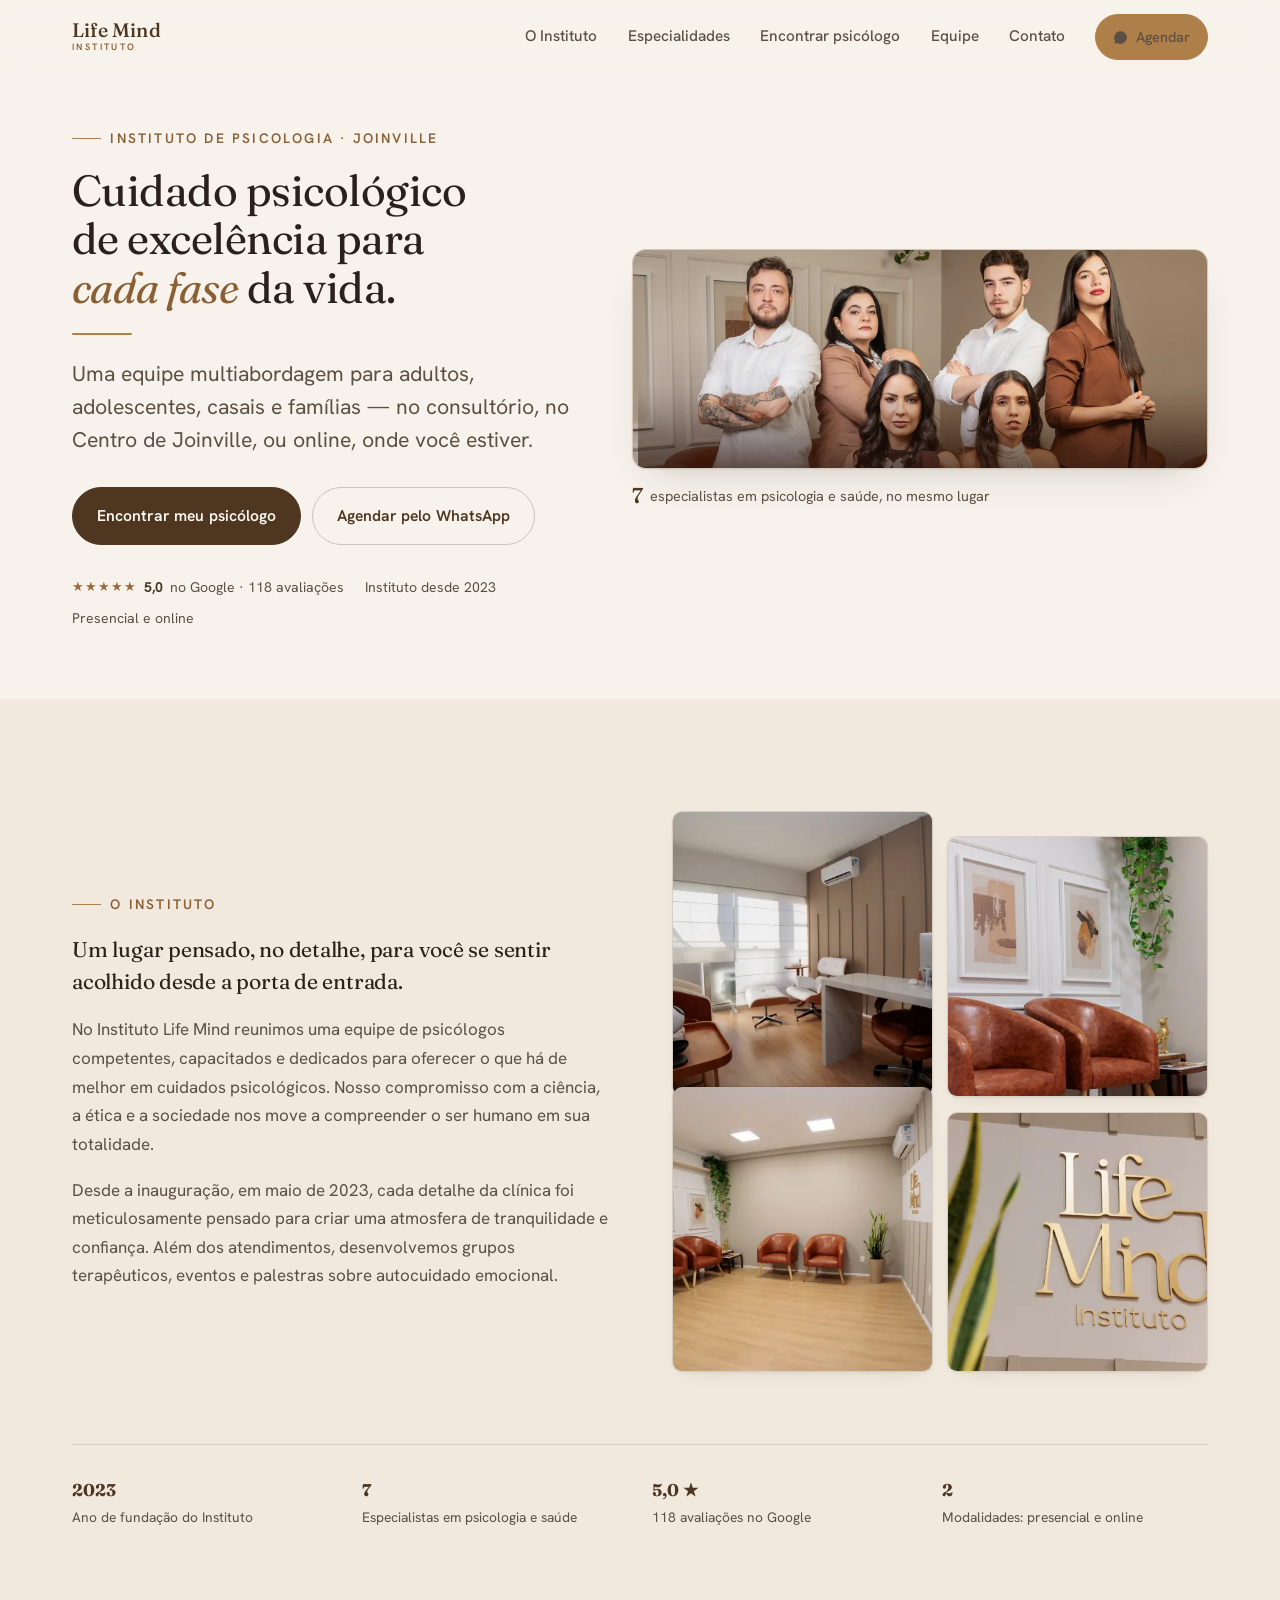
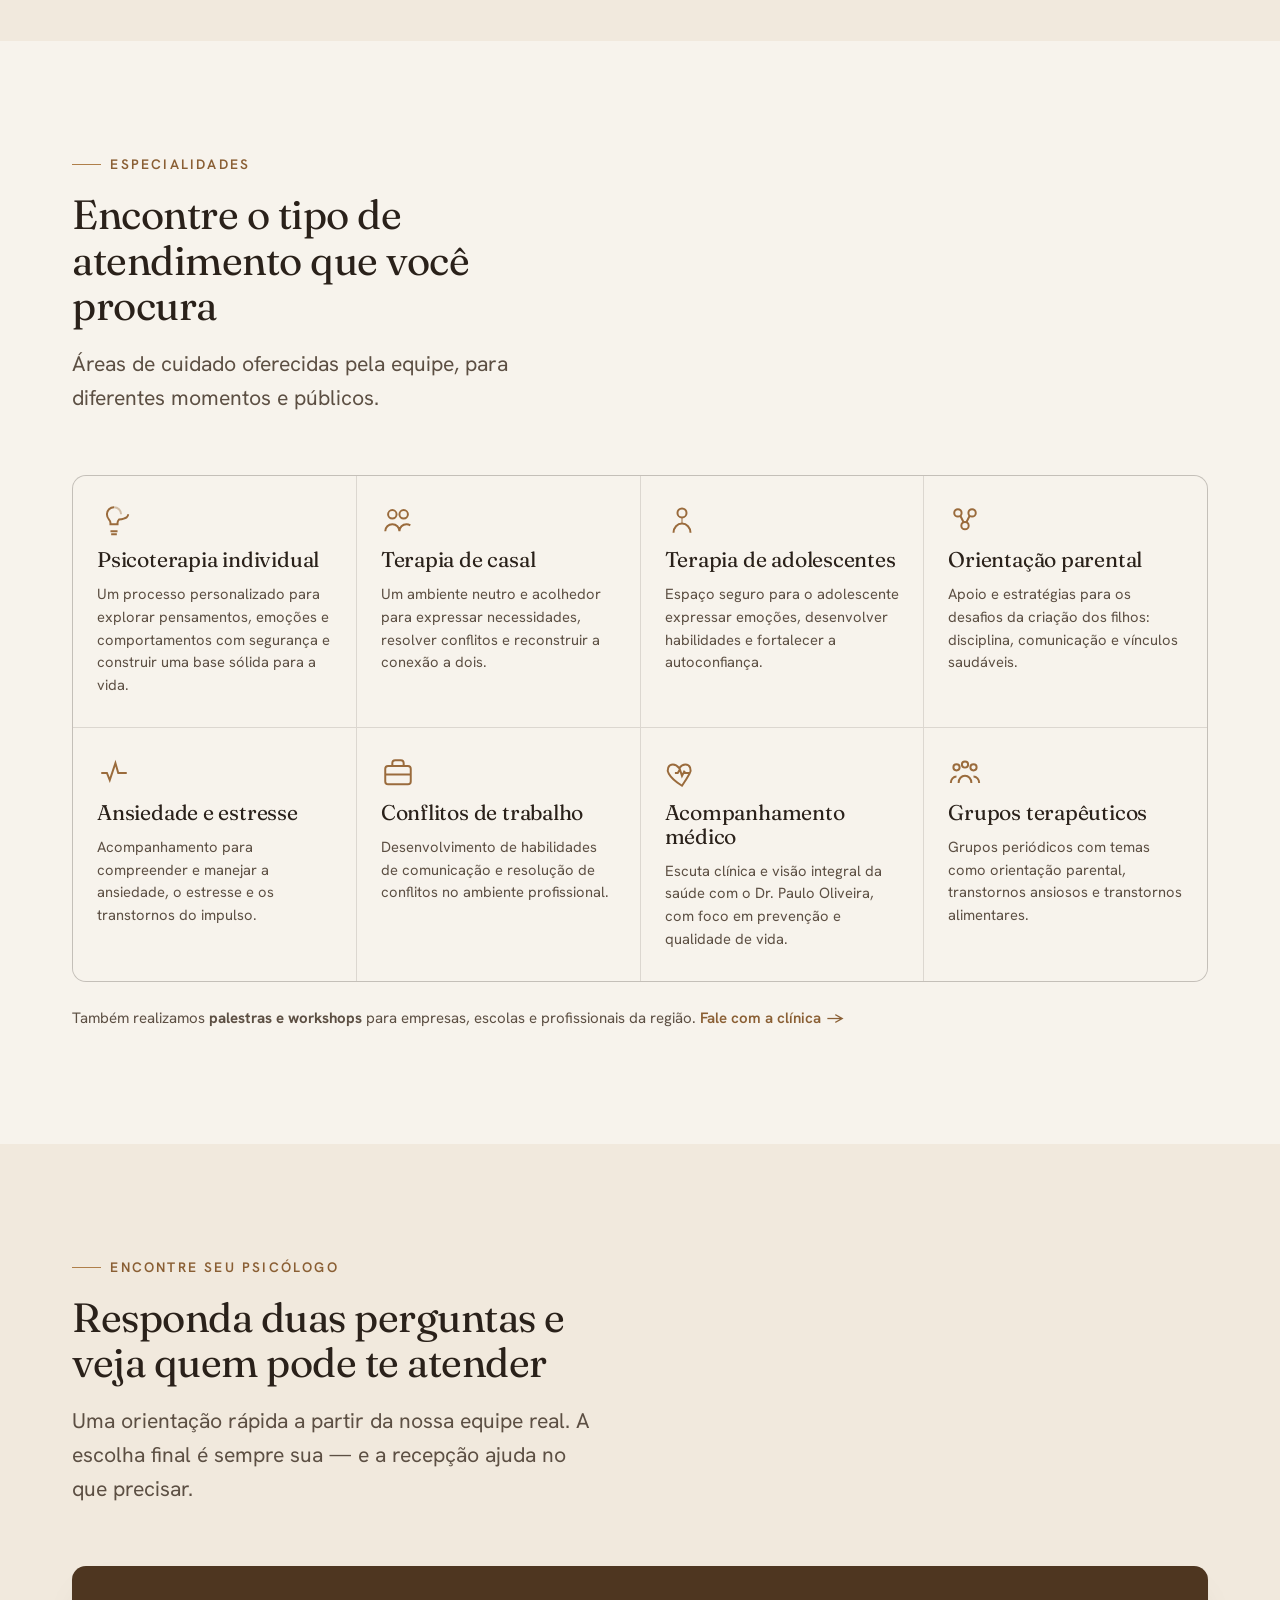
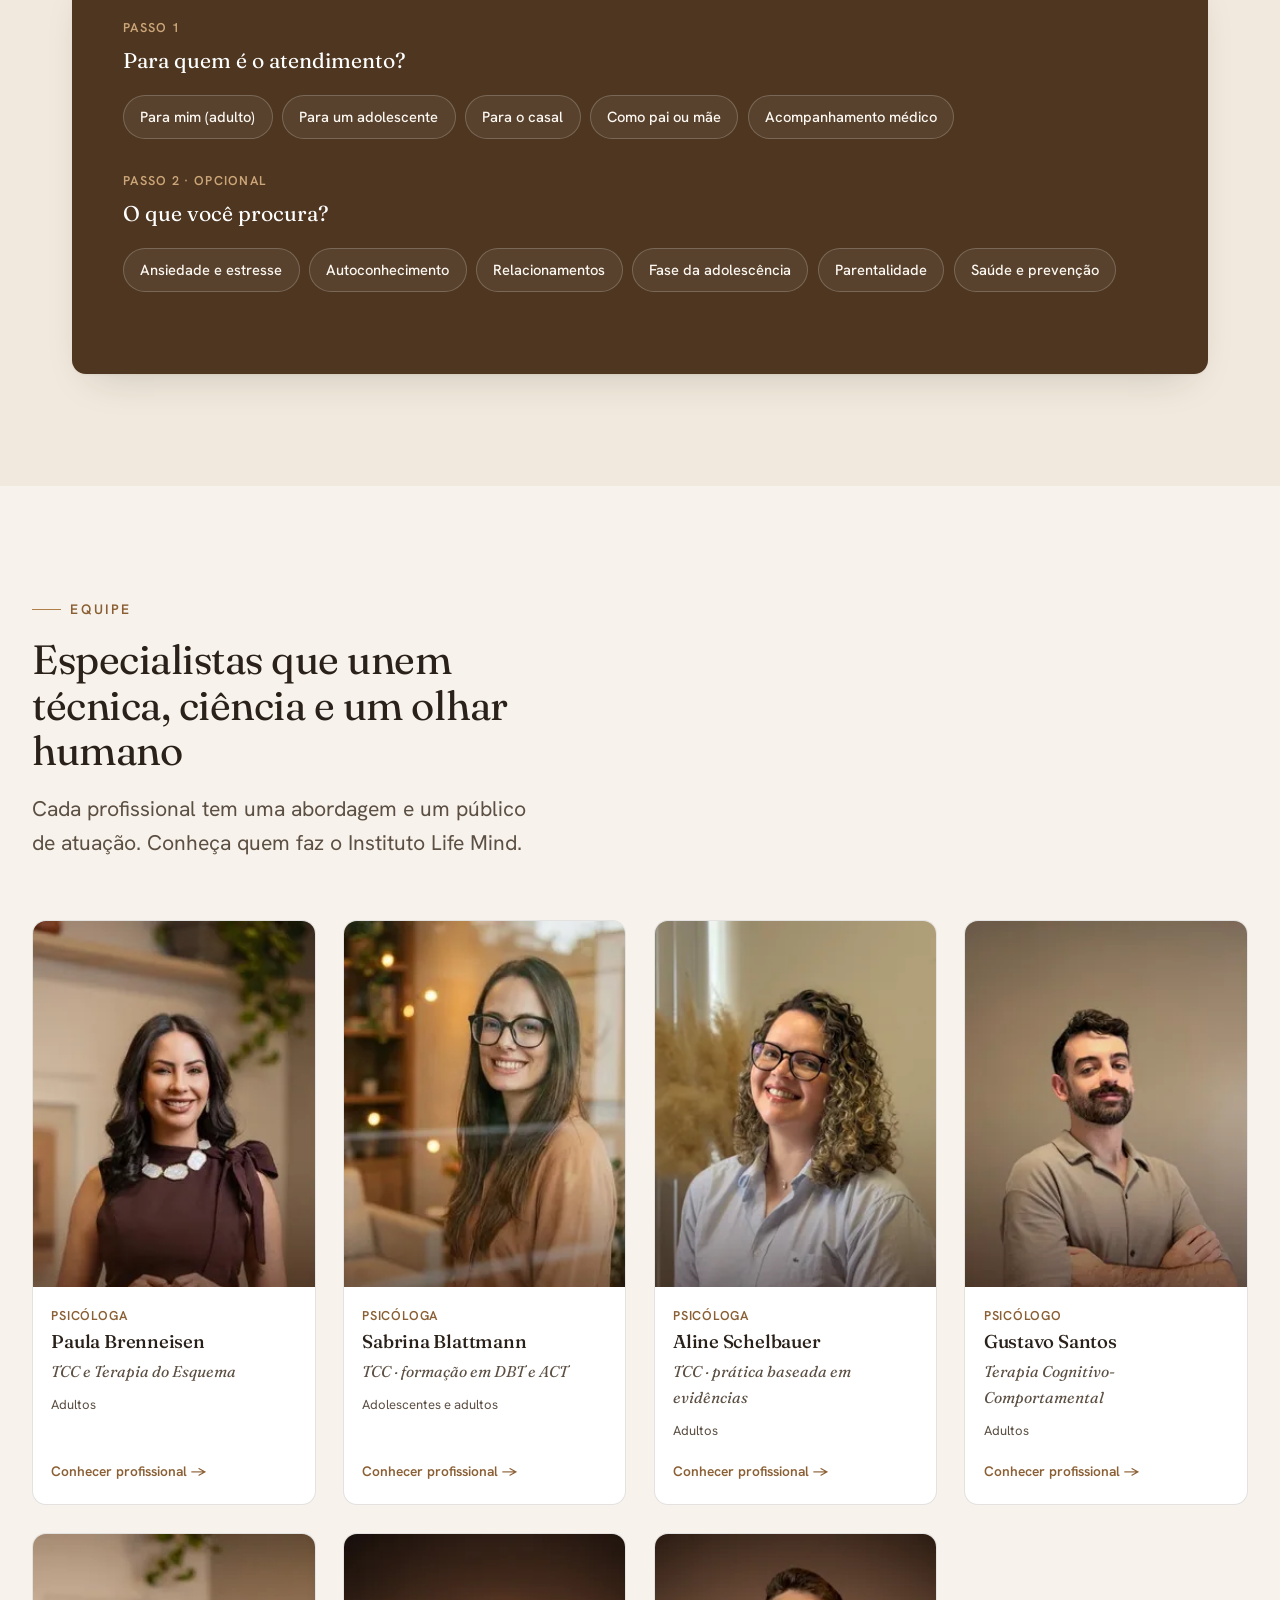
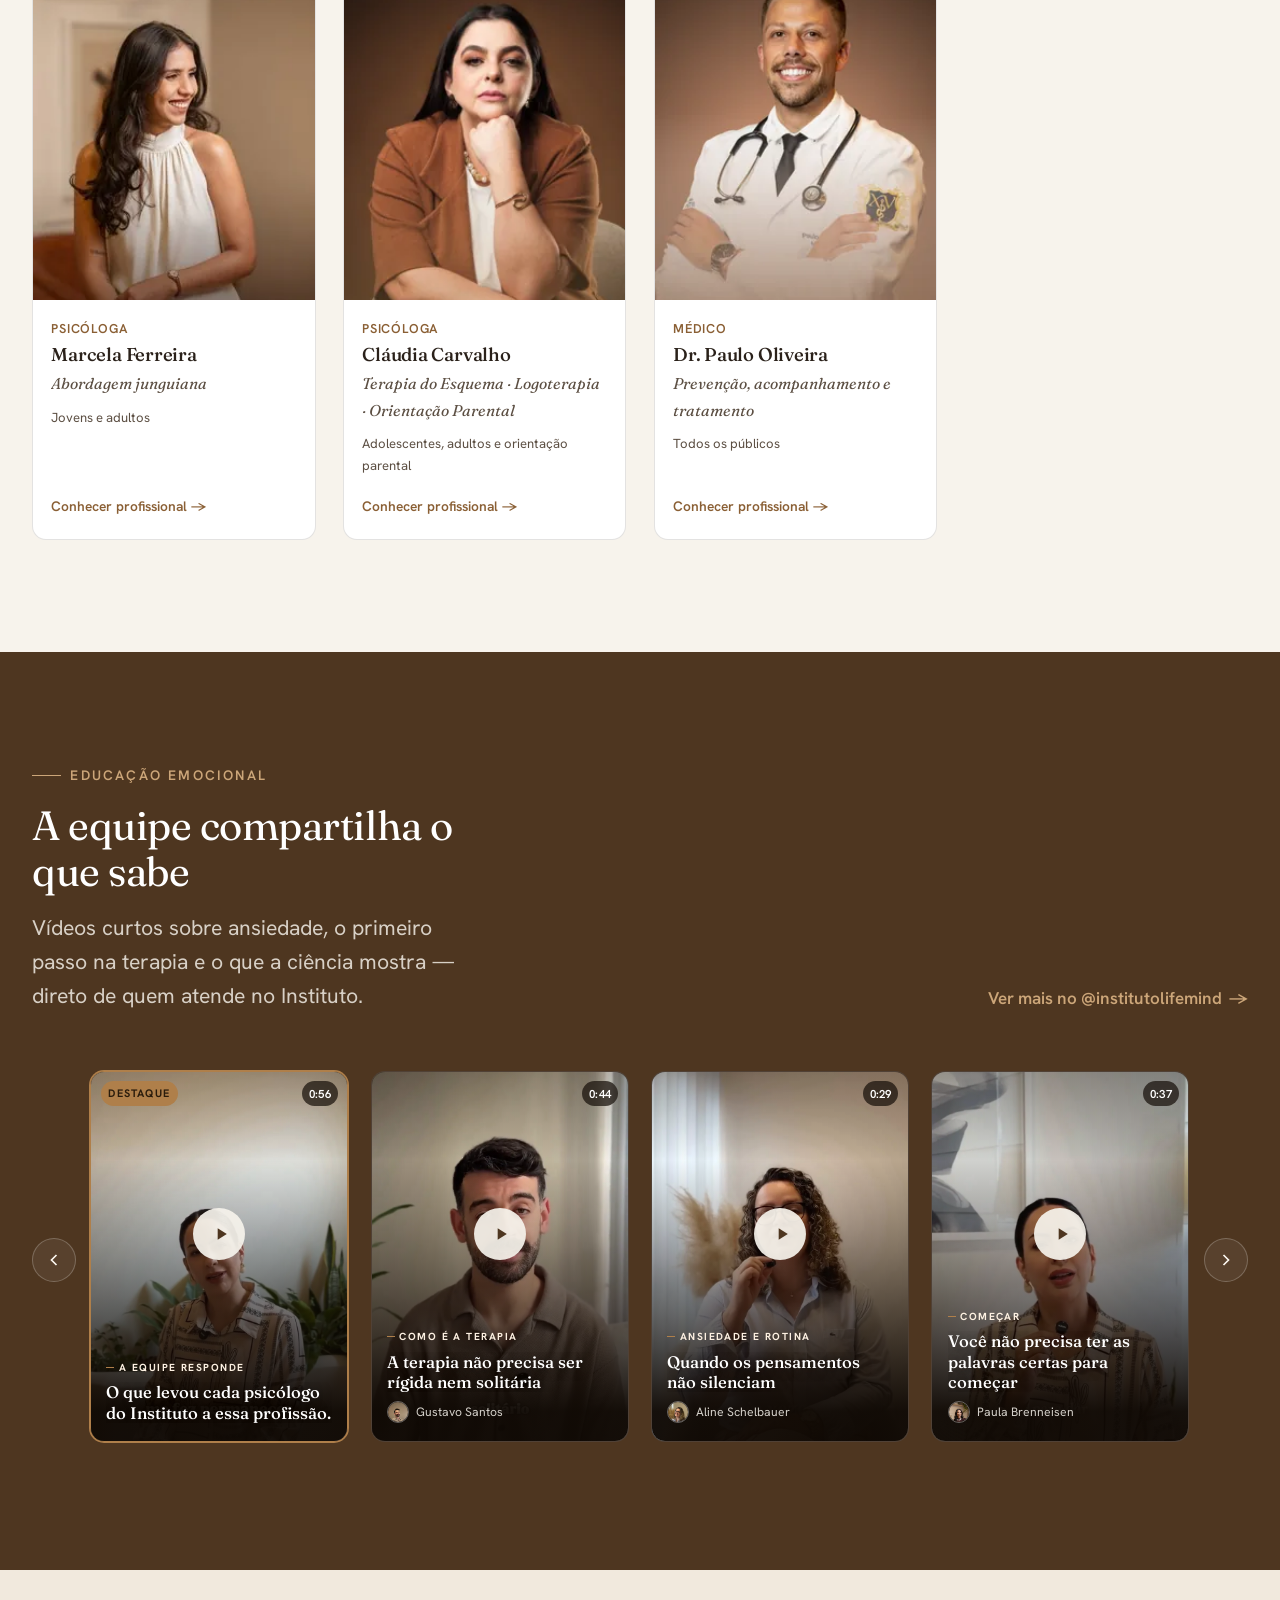
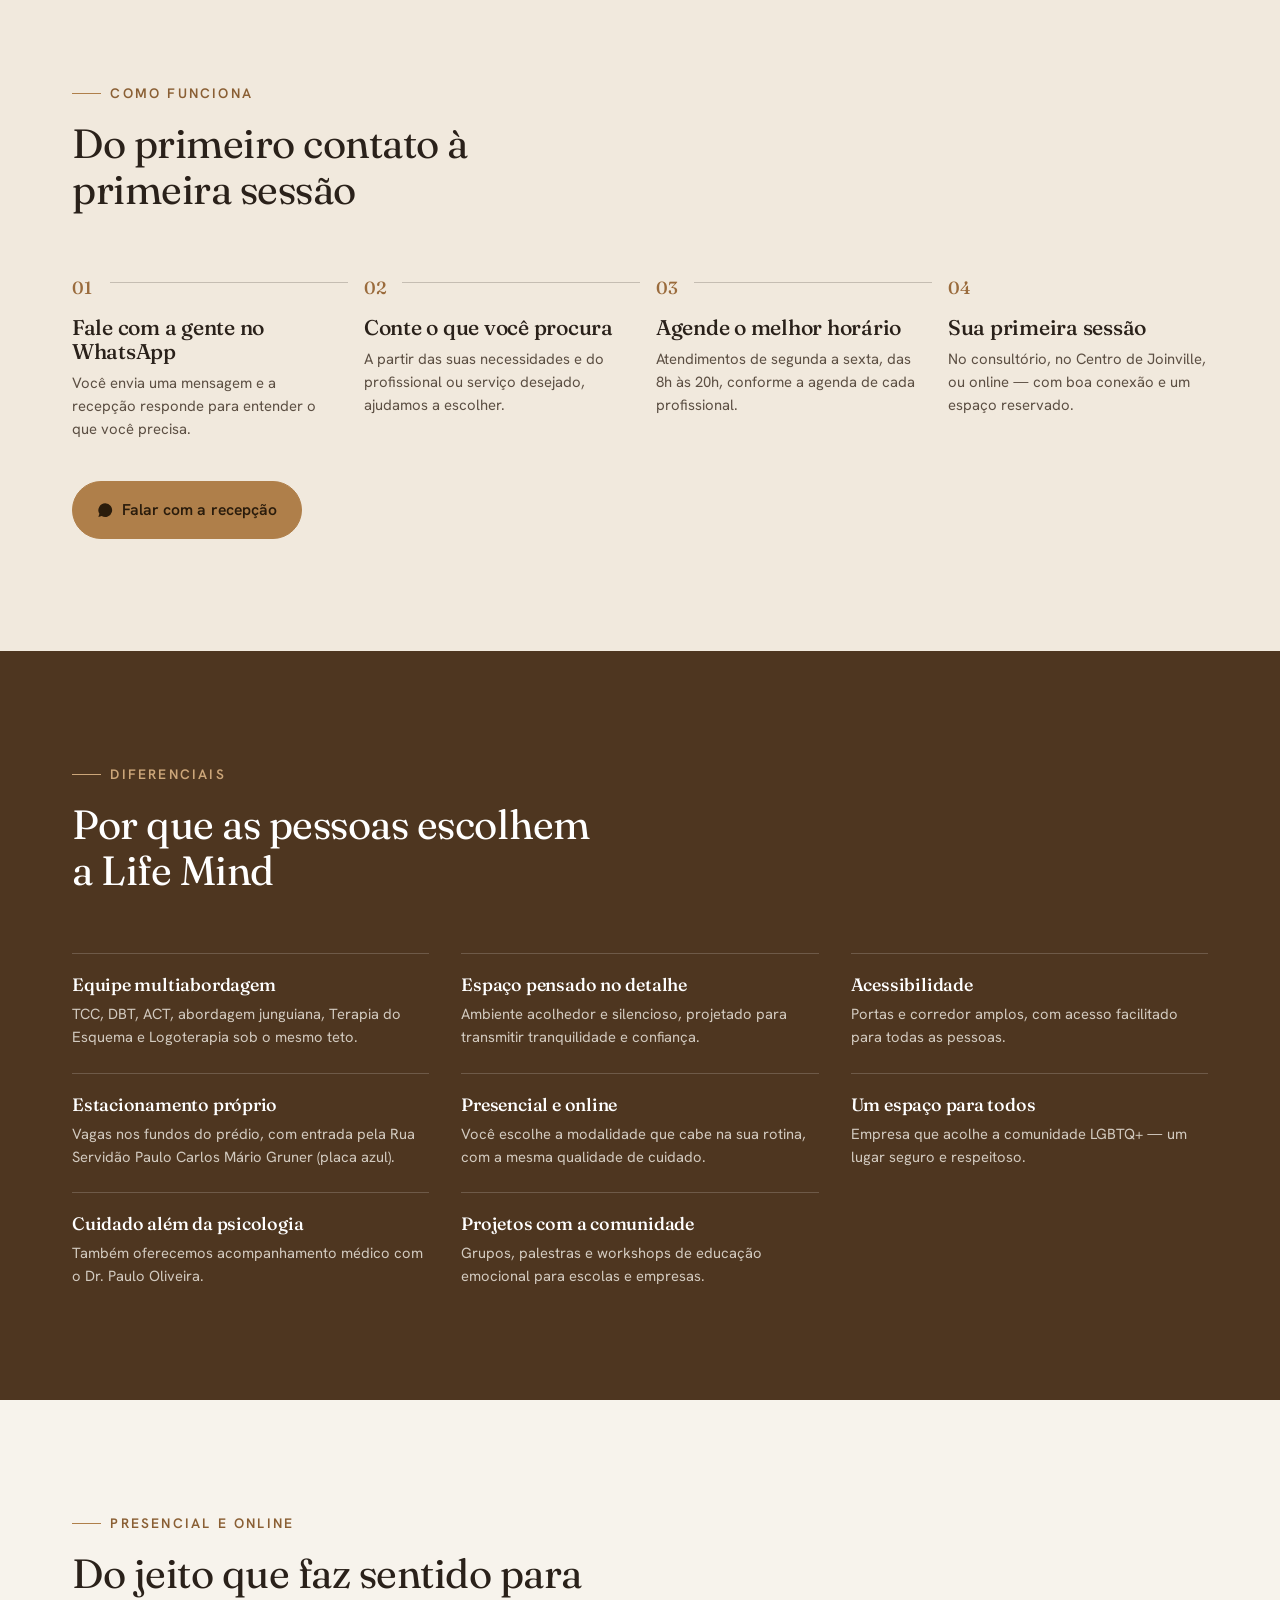
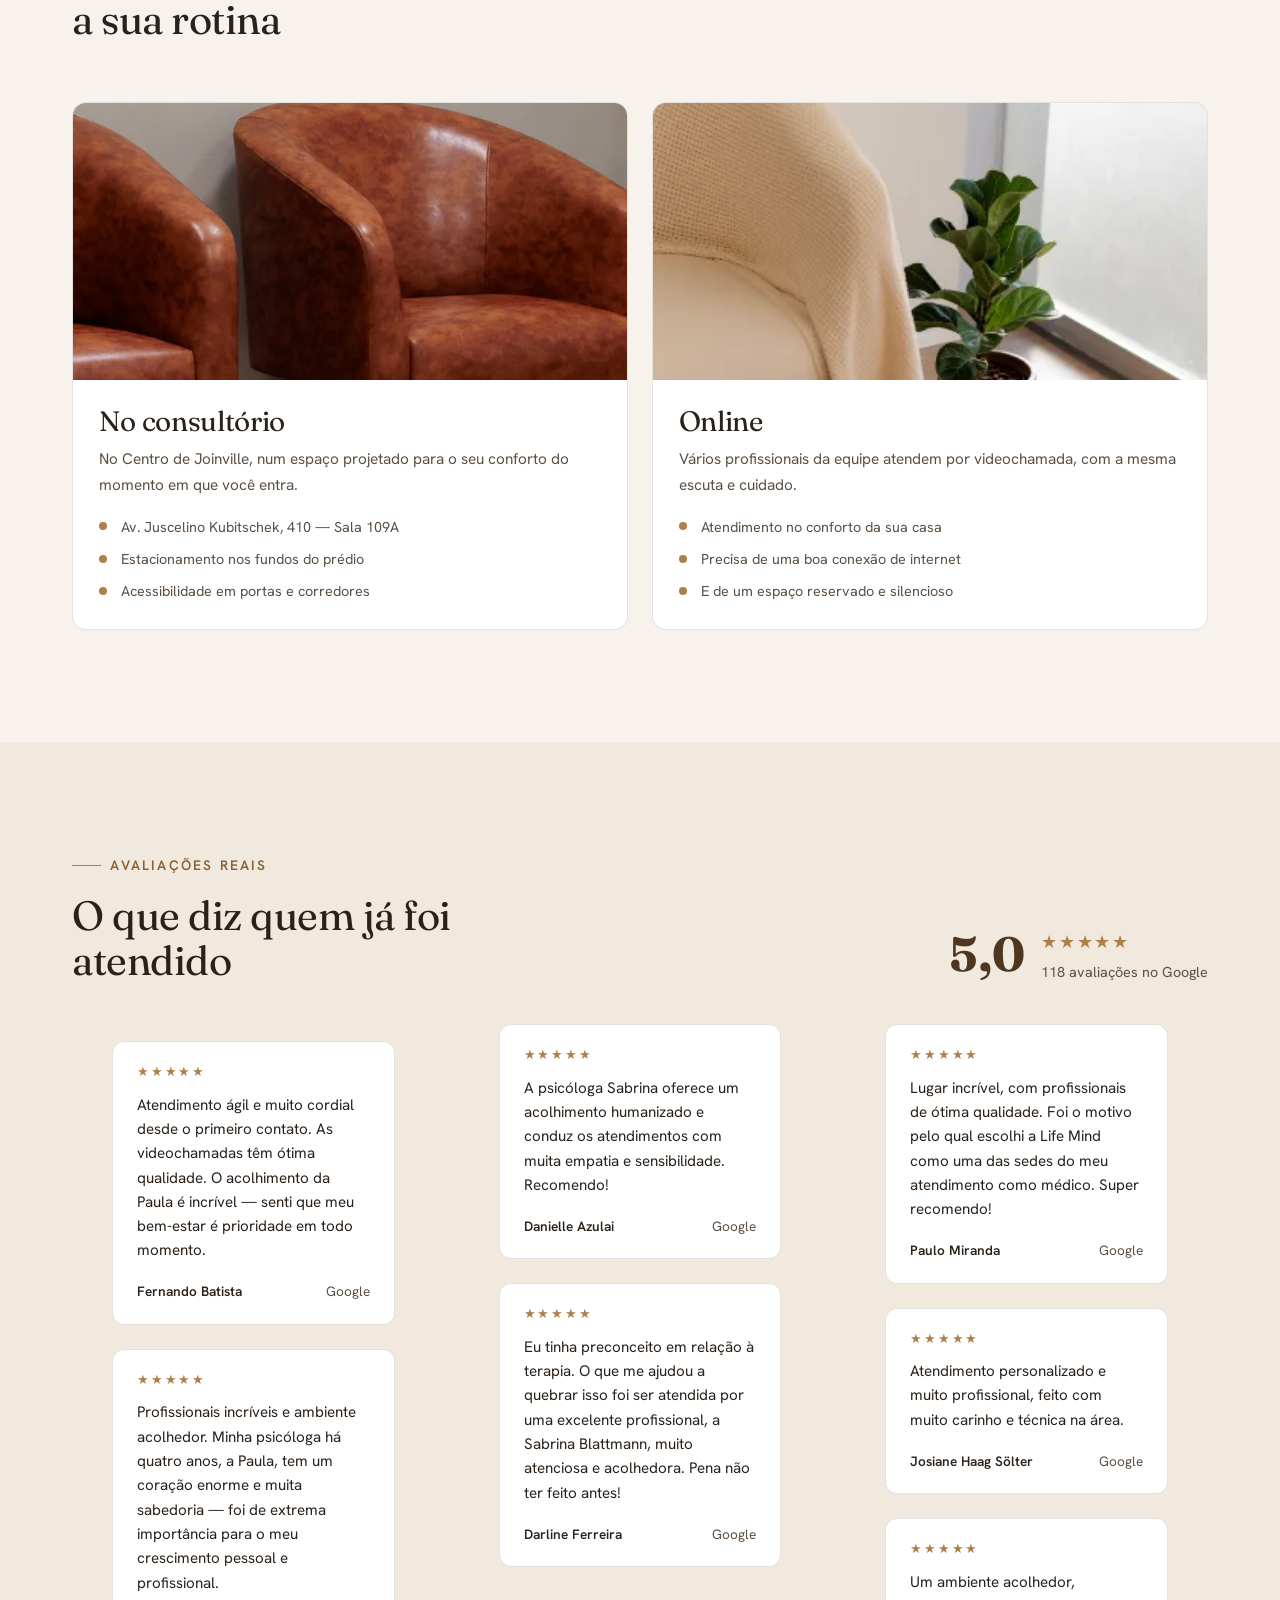
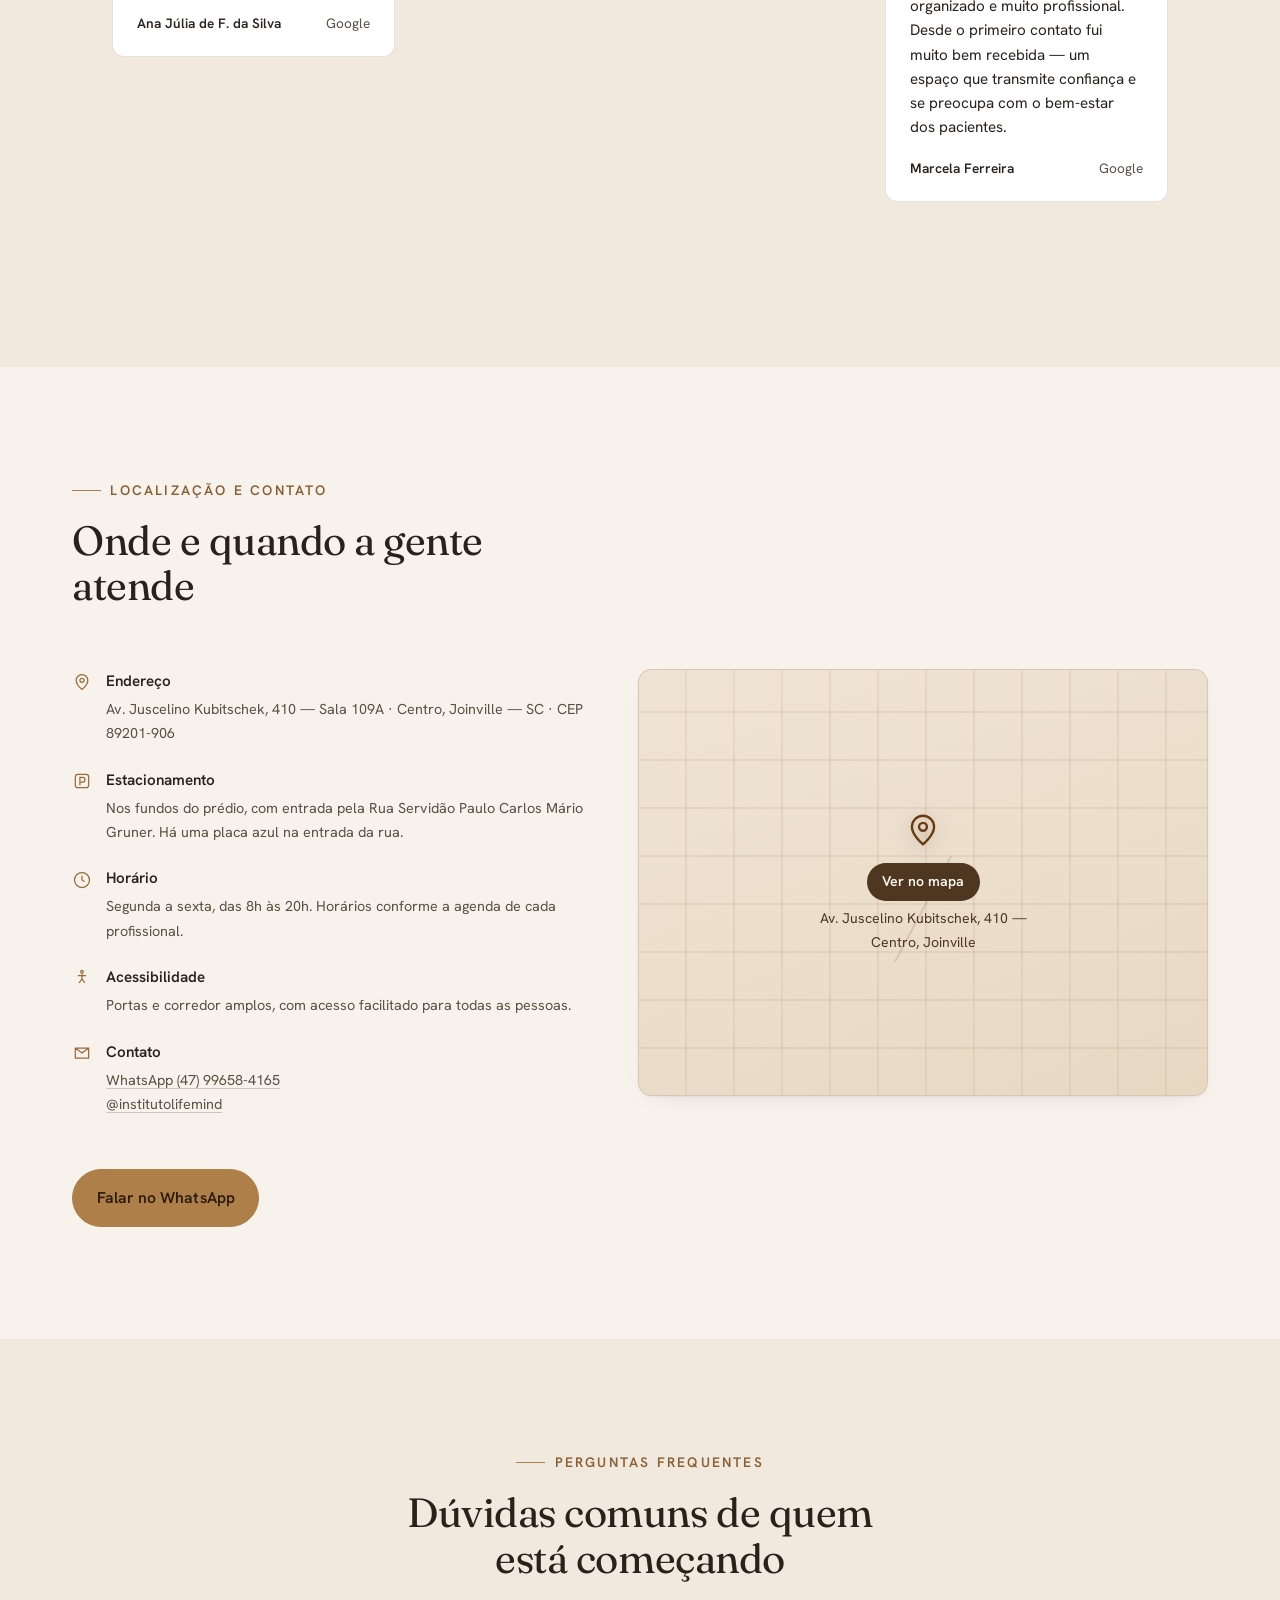
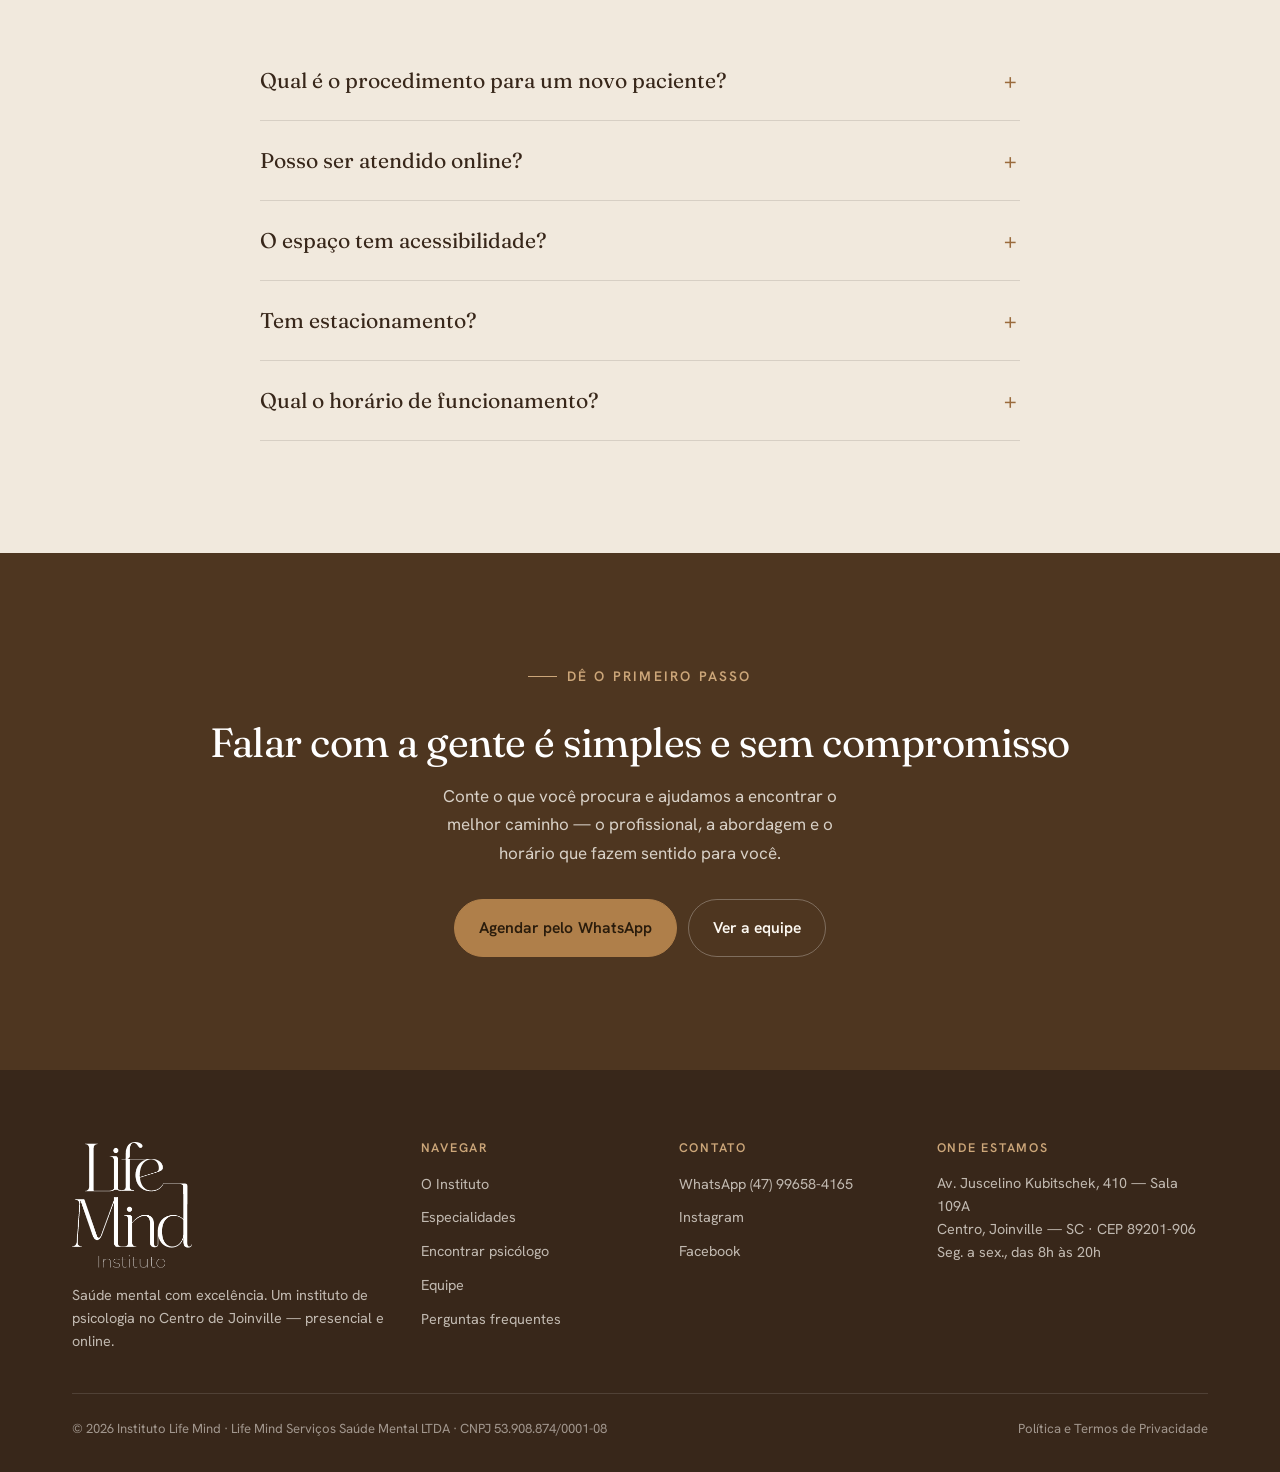
==== commit 4a4998b5: "Responsividade + hero mostra a equipe inteira - Hero: foto da equipe sempre completa (nada cortado) " ====
--- a/index.html
+++ b/index.html
@@ -32,7 +32,6 @@
 <header class="site-header" id="top">
   <div class="wrap site-header__bar">
     <a href="#top" class="brand" aria-label="Instituto Life Mind — início">
-      <img src="assets/img/logo.png" alt="" width="40" height="42">
       <span class="brand__name"><b>Life Mind</b><i>Instituto</i></span>
     </a>
     <button class="nav-toggle" aria-expanded="false" aria-controls="nav" aria-label="Abrir menu">
@@ -57,30 +56,28 @@
 
 <!-- ================= HERO ================= -->
 <section class="hero wrap">
-  <div class="hero__grid">
-    <div>
-      <p class="eyebrow">Instituto de Psicologia · Joinville</p>
-      <h1 class="hero__title">Cuidado psicológico de excelência para <em>cada fase</em> da vida.</h1>
-      <div class="hero__rule"></div>
-      <p class="hero__lead">Uma equipe multiabordagem para adultos, adolescentes, casais e famílias — no consultório, no Centro de Joinville, ou online, onde você estiver.</p>
-      <div class="hero__cta">
-        <a class="btn" href="#encontrar">Encontrar meu psicólogo</a>
-        <a class="btn btn--ghost" href="https://wa.me/5547996584165?text=Ol%C3%A1!%20Vim%20pelo%20site%20do%20Instituto%20Life%20Mind%20e%20gostaria%20de%20agendar%20um%20atendimento." target="_blank" rel="noopener">Agendar pelo WhatsApp</a>
-      </div>
-      <div class="hero__trust">
-        <span><span class="stars" aria-hidden="true">★★★★★</span> <b>5,0</b> no Google · 118 avaliações</span>
-        <span>Instituto desde 2023</span>
-        <span>Presencial e online</span>
-      </div>
-    </div>
-    <div class="hero__media">
-      <picture>
-        <source type="image/webp" srcset="assets/img/team-group-900.webp 900w, assets/img/team-group-1600.webp 1600w" sizes="(max-width:860px) 92vw, 46vw">
-        <img src="assets/img/team-group-1200.jpg" alt="Equipe do Instituto Life Mind reunida no consultório" width="1200" height="456" fetchpriority="high">
-      </picture>
-      <div class="hero__badge"><b>7</b><span>especialistas em psicologia e saúde no mesmo lugar</span></div>
-    </div>
-  </div>
+  <div class="hero__text">
+    <p class="eyebrow">Instituto de Psicologia · Joinville</p>
+    <h1 class="hero__title">Cuidado psicológico de excelência para <em>cada fase</em> da vida.</h1>
+    <div class="hero__rule"></div>
+    <p class="hero__lead">Uma equipe multiabordagem para adultos, adolescentes, casais e famílias — no consultório, no Centro de Joinville, ou online, onde você estiver.</p>
+    <div class="hero__cta">
+      <a class="btn" href="#encontrar">Encontrar meu psicólogo</a>
+      <a class="btn btn--ghost" href="https://wa.me/5547996584165?text=Ol%C3%A1!%20Vim%20pelo%20site%20do%20Instituto%20Life%20Mind%20e%20gostaria%20de%20agendar%20um%20atendimento." target="_blank" rel="noopener">Agendar pelo WhatsApp</a>
+    </div>
+    <div class="hero__trust">
+      <span><span class="stars" aria-hidden="true">★★★★★</span> <b>5,0</b> no Google · 118 avaliações</span>
+      <span>Instituto desde 2023</span>
+      <span>Presencial e online</span>
+    </div>
+  </div>
+  <figure class="hero__figure">
+    <picture>
+      <source type="image/webp" srcset="assets/img/team-group-900.webp 900w, assets/img/team-group-1600.webp 1600w" sizes="(min-width:1000px) 928px, 94vw">
+      <img class="hero__img" src="assets/img/team-group-1200.jpg" alt="Equipe do Instituto Life Mind reunida no consultório" width="1600" height="608" fetchpriority="high">
+    </picture>
+    <figcaption class="hero__cap"><b>7</b> especialistas em psicologia e saúde, no mesmo lugar</figcaption>
+  </figure>
 </section>
 
 <!-- ================= ABOUT ================= -->
--- a/assets/css/site.css
+++ b/assets/css/site.css
@@ -116,11 +116,11 @@
 }
 .site-header.is-stuck{border-color:var(--line);box-shadow:0 6px 24px -18px rgba(42,33,26,.5)}
 .site-header__bar{display:flex;align-items:center;gap:1.5rem;padding-block:.85rem;min-height:64px}
-.brand{display:flex;align-items:center;gap:.65rem;text-decoration:none;flex:none}
+.brand{display:flex;align-items:center;text-decoration:none;flex:none}
 .brand img{width:38px;height:auto}
 .brand__name{display:flex;flex-direction:column;line-height:1}
-.brand__name b{font-family:var(--f-display);font-weight:500;font-size:1.1rem;letter-spacing:.005em;color:var(--brown-800)}
-.brand__name i{font-family:var(--f-body);font-style:normal;font-weight:600;font-size:.56rem;letter-spacing:.24em;
+.brand__name b{font-family:var(--f-display);font-weight:500;font-size:1.22rem;letter-spacing:.01em;color:var(--brown-800)}
+.brand__name i{font-family:var(--f-body);font-style:normal;font-weight:600;font-size:.58rem;letter-spacing:.26em;
   text-transform:uppercase;color:var(--bronze-700);margin-top:3px}
 .nav{margin-left:auto;display:flex;align-items:center;gap:1.9rem}
 .nav a{text-decoration:none;font-weight:500;font-size:.96rem;color:var(--ink-soft);transition:color .16s}
@@ -154,34 +154,42 @@
 }
 
 /* ============================================================= HERO */
-.hero{position:relative;padding-block:clamp(2.5rem,6vw,4.5rem) clamp(3.5rem,7vw,5.5rem)}
-.hero__grid{display:grid;grid-template-columns:1.05fr .95fr;gap:clamp(2rem,5vw,4rem);align-items:center}
-.hero__title{font-size:var(--step-4);margin:.4rem 0 0;max-width:15ch}
+.hero{position:relative;padding-block:clamp(1.75rem,5vw,3.25rem) clamp(2.5rem,6vw,4.25rem)}
+.hero__text{max-width:46rem}
+.hero__title{font-size:var(--step-4);margin:.35rem 0 0}
 .hero__title em{font-style:italic;color:var(--bronze-700)}
-.hero__rule{width:64px;height:2px;background:var(--bronze-500);margin:1.5rem 0;border-radius:2px}
-.hero__lead{font-size:var(--step-1);color:var(--ink-soft);max-width:40ch;line-height:1.58}
-.hero__cta{display:flex;flex-wrap:wrap;gap:.8rem;margin-top:2rem}
-.hero__trust{display:flex;flex-wrap:wrap;gap:.6rem 1.4rem;margin-top:2.2rem;
-  font-size:.9rem;color:var(--ink-soft);align-items:center}
+.hero__rule{width:60px;height:2px;background:var(--bronze-500);margin:1.35rem 0;border-radius:2px}
+.hero__lead{font-size:var(--step-1);color:var(--ink-soft);max-width:46ch;line-height:1.56}
+.hero__cta{display:flex;flex-wrap:wrap;gap:.7rem;margin-top:1.9rem}
+.hero__trust{display:flex;flex-wrap:wrap;gap:.5rem 1.3rem;margin-top:1.9rem;
+  font-size:.88rem;color:var(--ink-soft);align-items:center}
 .hero__trust span{display:inline-flex;align-items:center;gap:.5em}
 .hero__trust .stars{color:var(--bronze-600);letter-spacing:.08em;font-size:.95em}
 .hero__trust b{color:var(--brown-800);font-weight:700}
-.hero__media{position:relative;align-self:center}
-.hero__media picture{display:block}
-.hero__media img{width:100%;aspect-ratio:11/10;object-fit:cover;object-position:50% 26%;
-  border-radius:var(--radius);box-shadow:var(--shadow);border:1px solid var(--line)}
-.hero__badge{position:absolute;left:-16px;bottom:20px;background:var(--white);
-  border:1px solid var(--line);border-radius:12px;padding:.85rem 1.1rem;box-shadow:var(--shadow-sm);
-  font-size:.8rem;line-height:1.32;max-width:250px;display:flex;gap:.8rem;align-items:center}
-.hero__badge b{font-family:var(--f-display);font-size:2.1rem;color:var(--brown-800);line-height:1;flex:none}
-@media (max-width:860px){
-  .hero__grid{grid-template-columns:1fr;gap:2.4rem}
-  .hero__media{order:-1;min-height:0}
-  .hero__media img{aspect-ratio:16/11;height:auto}
-  .hero__lead,.hero__title{max-width:none}
-  .hero__badge{left:auto;right:8px;bottom:8px;max-width:60%}
-}
-@media (max-width:560px){.hero__badge{display:none}}
+.hero__figure{margin:clamp(1.9rem,4.5vw,3rem) 0 0;max-width:58rem}
+.hero__img{width:100%;height:auto;display:block;border-radius:var(--radius);
+  border:1px solid var(--line);box-shadow:var(--shadow);background:var(--sand)}
+.hero__cap{margin:.9rem 0 0;font-size:.9rem;color:var(--ink-soft);
+  display:flex;align-items:baseline;gap:.55em}
+.hero__cap b{font-family:var(--f-display);font-weight:500;font-size:1.35rem;color:var(--brown-800);
+  line-height:1;transform:translateY(.08em)}
+@media (max-width:640px){
+  .hero__cap{font-size:.84rem}
+  .hero__cap b{font-size:1.2rem}
+}
+/* tablet: keep the stacked hero from getting too tall */
+@media (min-width:760px) and (max-width:1079px){
+  .hero__figure{max-width:34rem}
+}
+/* side-by-side on wide screens — nobody cropped, hero stays compact */
+@media (min-width:1080px){
+  .hero{display:grid;grid-template-columns:minmax(0,1fr) minmax(0,1.12fr);
+    column-gap:clamp(2.25rem,3.5vw,3.75rem);align-items:center}
+  .hero__text{max-width:37rem}
+  .hero__figure{margin:0;max-width:none;align-self:center}
+  .hero__title{font-size:clamp(2.5rem,1.2rem + 1.9vw,3.15rem);max-width:15ch}
+  .hero__lead{max-width:42ch}
+}
 
 /* ============================================================= ABOUT */
 .about__grid{display:grid;grid-template-columns:1fr 1fr;gap:clamp(2rem,5vw,4.5rem);align-items:center}
@@ -192,16 +200,23 @@
 .about__collage picture{display:block;border-radius:10px;overflow:hidden;border:1px solid var(--line);
   box-shadow:var(--shadow-sm)}
 .about__collage img{width:100%;height:100%;object-fit:cover;aspect-ratio:1}
-.about__collage picture:nth-child(2){margin-top:2rem}
-.about__collage picture:nth-child(3){margin-top:-2rem}
+@media (min-width:900px){
+  .about__collage picture:nth-child(2){margin-top:1.6rem}
+  .about__collage picture:nth-child(3){margin-top:-1.6rem}
+}
 .stats{display:grid;grid-template-columns:repeat(4,1fr);gap:1.5rem;margin-top:clamp(3rem,6vw,4.5rem);
   border-top:1px solid var(--line);padding-top:2.2rem}
 .stat b{display:block;font-family:var(--f-display);font-size:clamp(1.7rem,1.3rem+1.4vw,2.4rem);
   color:var(--brown-800);line-height:1}
 .stat span{font-size:.86rem;color:var(--ink-soft);display:block;margin-top:.5rem}
-@media (max-width:800px){
-  .about__grid{grid-template-columns:1fr;gap:2.5rem}
-  .stats{grid-template-columns:1fr 1fr;gap:1.5rem 1rem}
+@media (max-width:860px){
+  .about__grid{grid-template-columns:1fr;gap:2.4rem}
+}
+@media (max-width:820px){
+  .stats{grid-template-columns:1fr 1fr;gap:1.6rem 1.2rem}
+}
+@media (max-width:360px){
+  .stats{grid-template-columns:1fr;gap:1.2rem}
 }
 
 /* ============================================================= SPECIALTIES */
@@ -214,8 +229,9 @@
 .spec h3{font-size:var(--step-1);letter-spacing:-.01em}
 .spec p{font-size:.92rem;color:var(--ink-soft);line-height:1.55}
 .spec-note{margin-top:1.5rem;font-size:.94rem;color:var(--ink-soft)}
-@media (max-width:1000px){.spec-grid{grid-template-columns:repeat(2,1fr)}}
-@media (max-width:520px){.spec-grid{grid-template-columns:1fr}}
+@media (max-width:1080px){.spec-grid{grid-template-columns:repeat(2,1fr)}}
+@media (max-width:560px){.spec-grid{grid-template-columns:1fr}
+  .spec{padding:1.4rem 1.3rem 1.5rem}}
 
 /* ============================================================= MATCHER (signature) */
 .matcher{background:var(--brown-800);color:var(--sand-soft);border-radius:var(--radius);
@@ -257,18 +273,26 @@
 .member__ph{aspect-ratio:261/340;overflow:hidden;background:var(--sand)}
 .member__ph img{width:100%;height:100%;object-fit:cover;object-position:top center}
 .member__b{padding:1.1rem 1.15rem 1.3rem;display:flex;flex-direction:column;gap:.35rem;flex:1}
-.member__b h3{font-size:1.16rem;font-weight:500}
+.member__b h3{font-size:1.16rem;font-weight:500;text-wrap:balance}
 .member__role{font-size:.8rem;font-weight:600;letter-spacing:.06em;text-transform:uppercase;
   color:var(--bronze-700)}
-.member__appr{font-family:var(--f-display);font-style:italic;font-size:.98rem;color:var(--ink-soft)}
-.member__pub{margin-top:.2rem;font-size:.82rem;color:var(--ink-soft)}
+.member__appr{font-family:var(--f-display);font-style:italic;font-size:.98rem;color:var(--ink-soft);
+  display:-webkit-box;-webkit-line-clamp:2;-webkit-box-orient:vertical;overflow:hidden}
+.member__pub{margin-top:.2rem;font-size:.82rem;color:var(--ink-soft);
+  display:-webkit-box;-webkit-line-clamp:2;-webkit-box-orient:vertical;overflow:hidden}
 .member__more{margin-top:auto;padding-top:.8rem;font-size:.86rem;font-weight:600;color:var(--bronze-700);
   display:inline-flex;align-items:center;gap:.4em}
 .member:hover .member__more{gap:.7em}
-@media (max-width:1000px){.team-grid{grid-template-columns:repeat(3,1fr)}}
-@media (max-width:720px){.team-grid{grid-template-columns:repeat(2,1fr);gap:.9rem}
-  .member__b{padding:.85rem .9rem 1rem}.member__b h3{font-size:1.02rem}}
-@media (max-width:360px){.team-grid{grid-template-columns:1fr}}
+@media (max-width:1120px){.team-grid{grid-template-columns:repeat(3,1fr)}}
+@media (max-width:860px){.team-grid{grid-template-columns:repeat(2,1fr);gap:1rem}}
+@media (max-width:540px){
+  .team-grid{grid-template-columns:1fr;gap:.75rem}
+  .member{flex-direction:row;align-items:stretch}
+  .member__ph{aspect-ratio:auto;width:36%;max-width:150px;min-height:100%;flex:none;align-self:stretch}
+  .member__b{padding:.9rem 1rem;gap:.3rem}
+  .member__b h3{font-size:1.08rem}
+  .member__more{padding-top:.6rem}
+}
 @media (prefers-reduced-motion:reduce){.member:hover{transform:none}}
 
 /* ============================================================= STEPS */
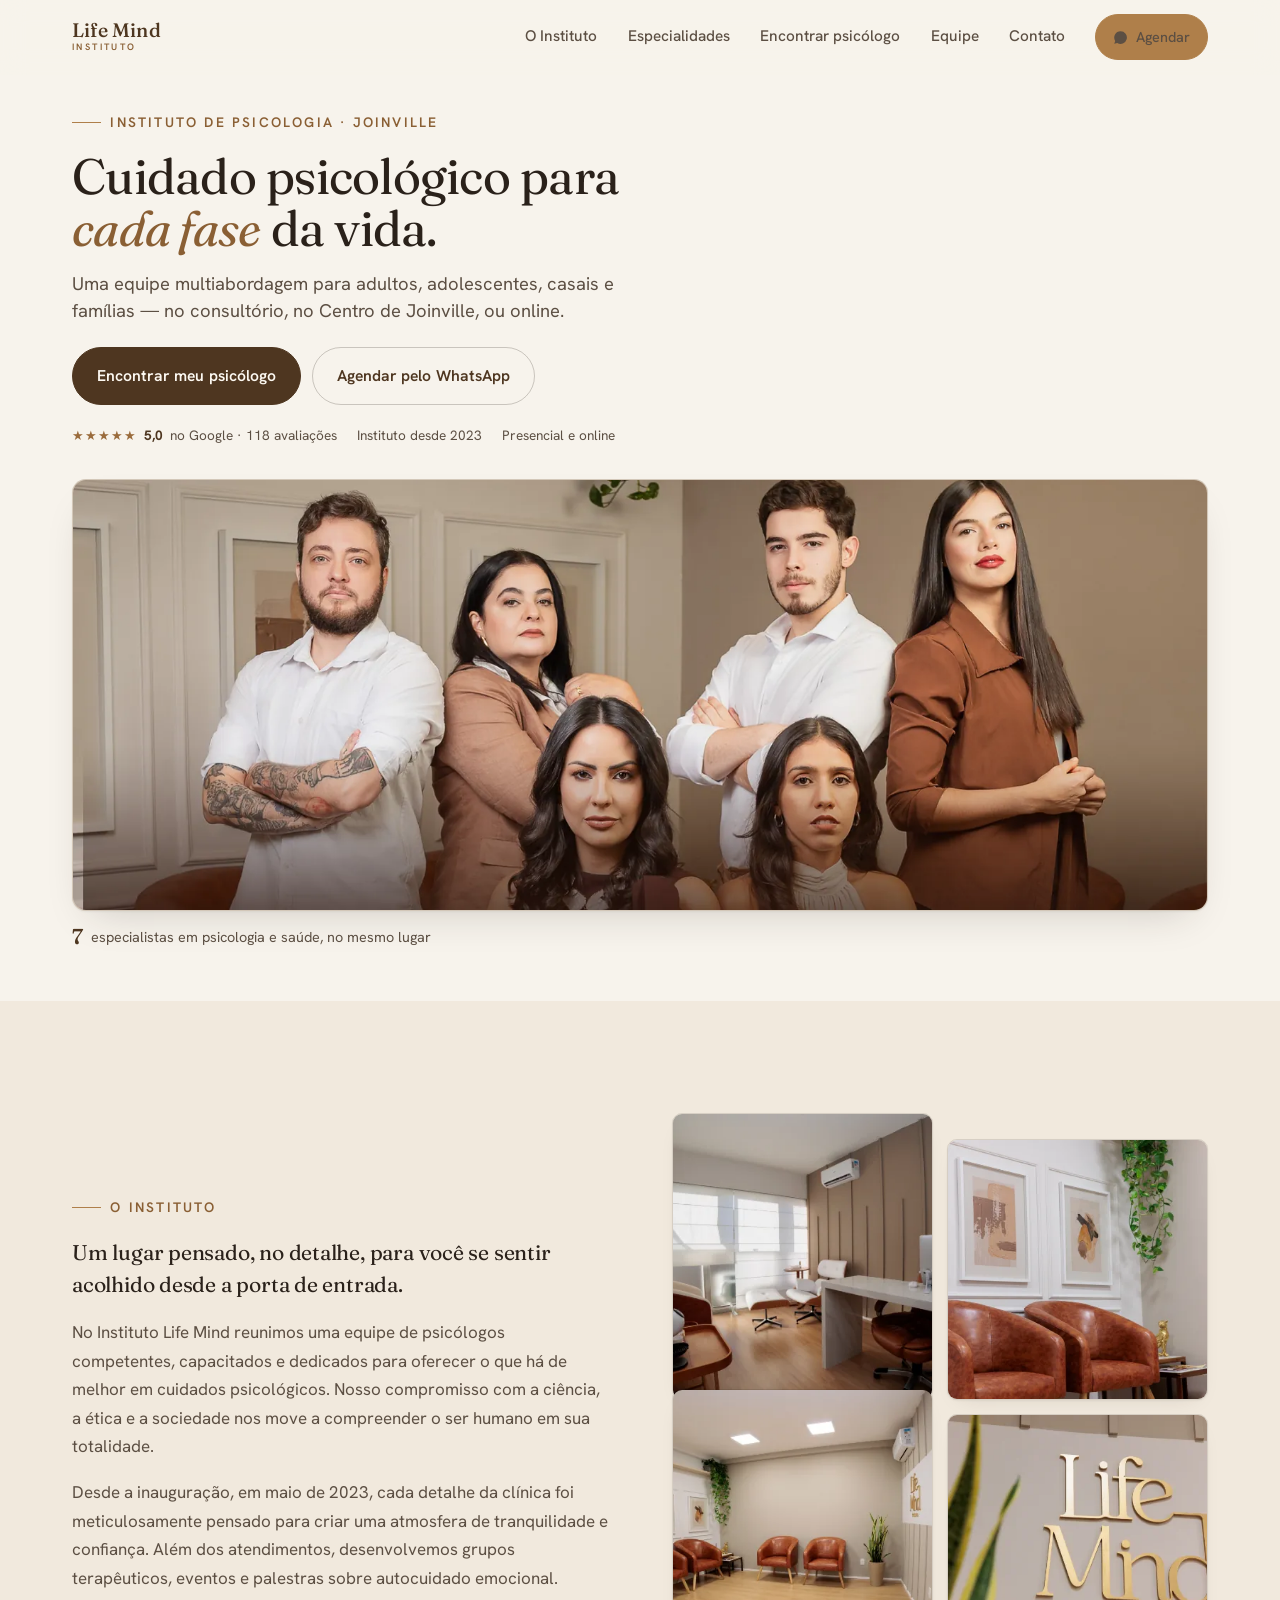
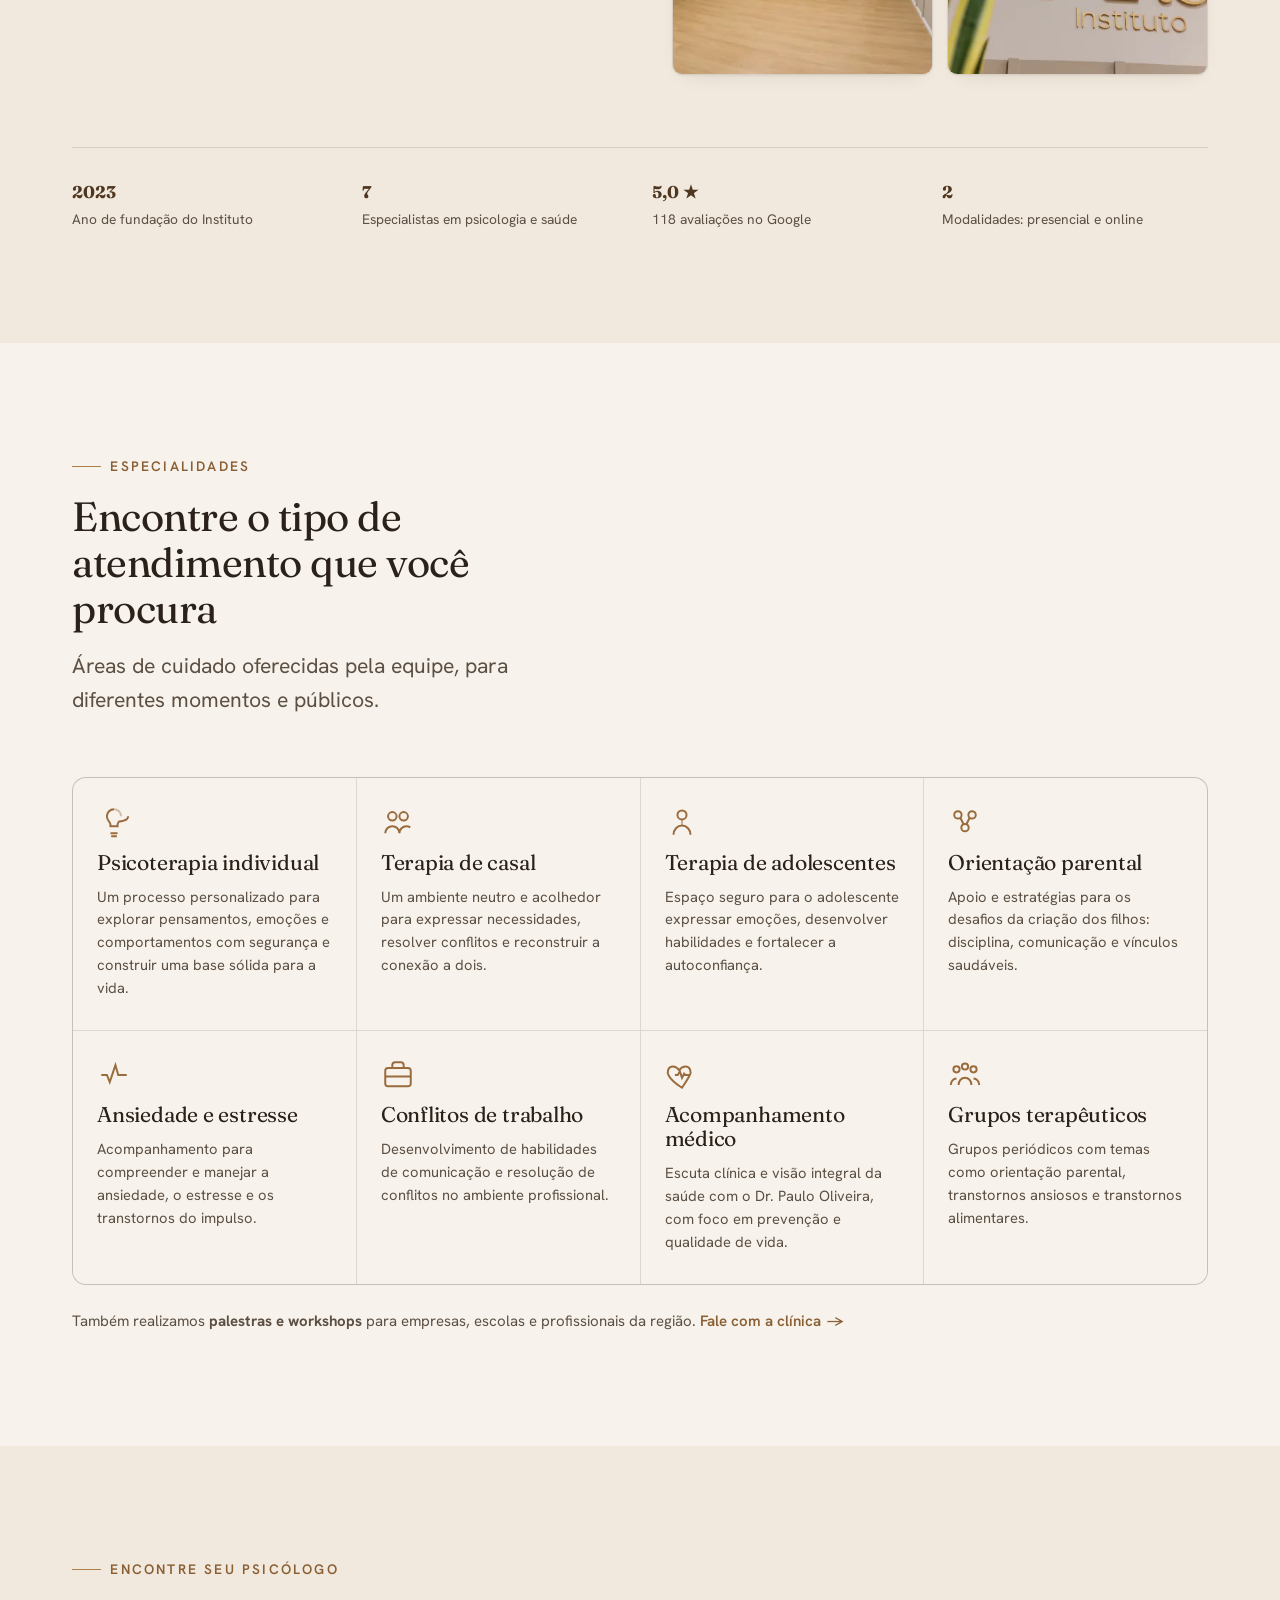
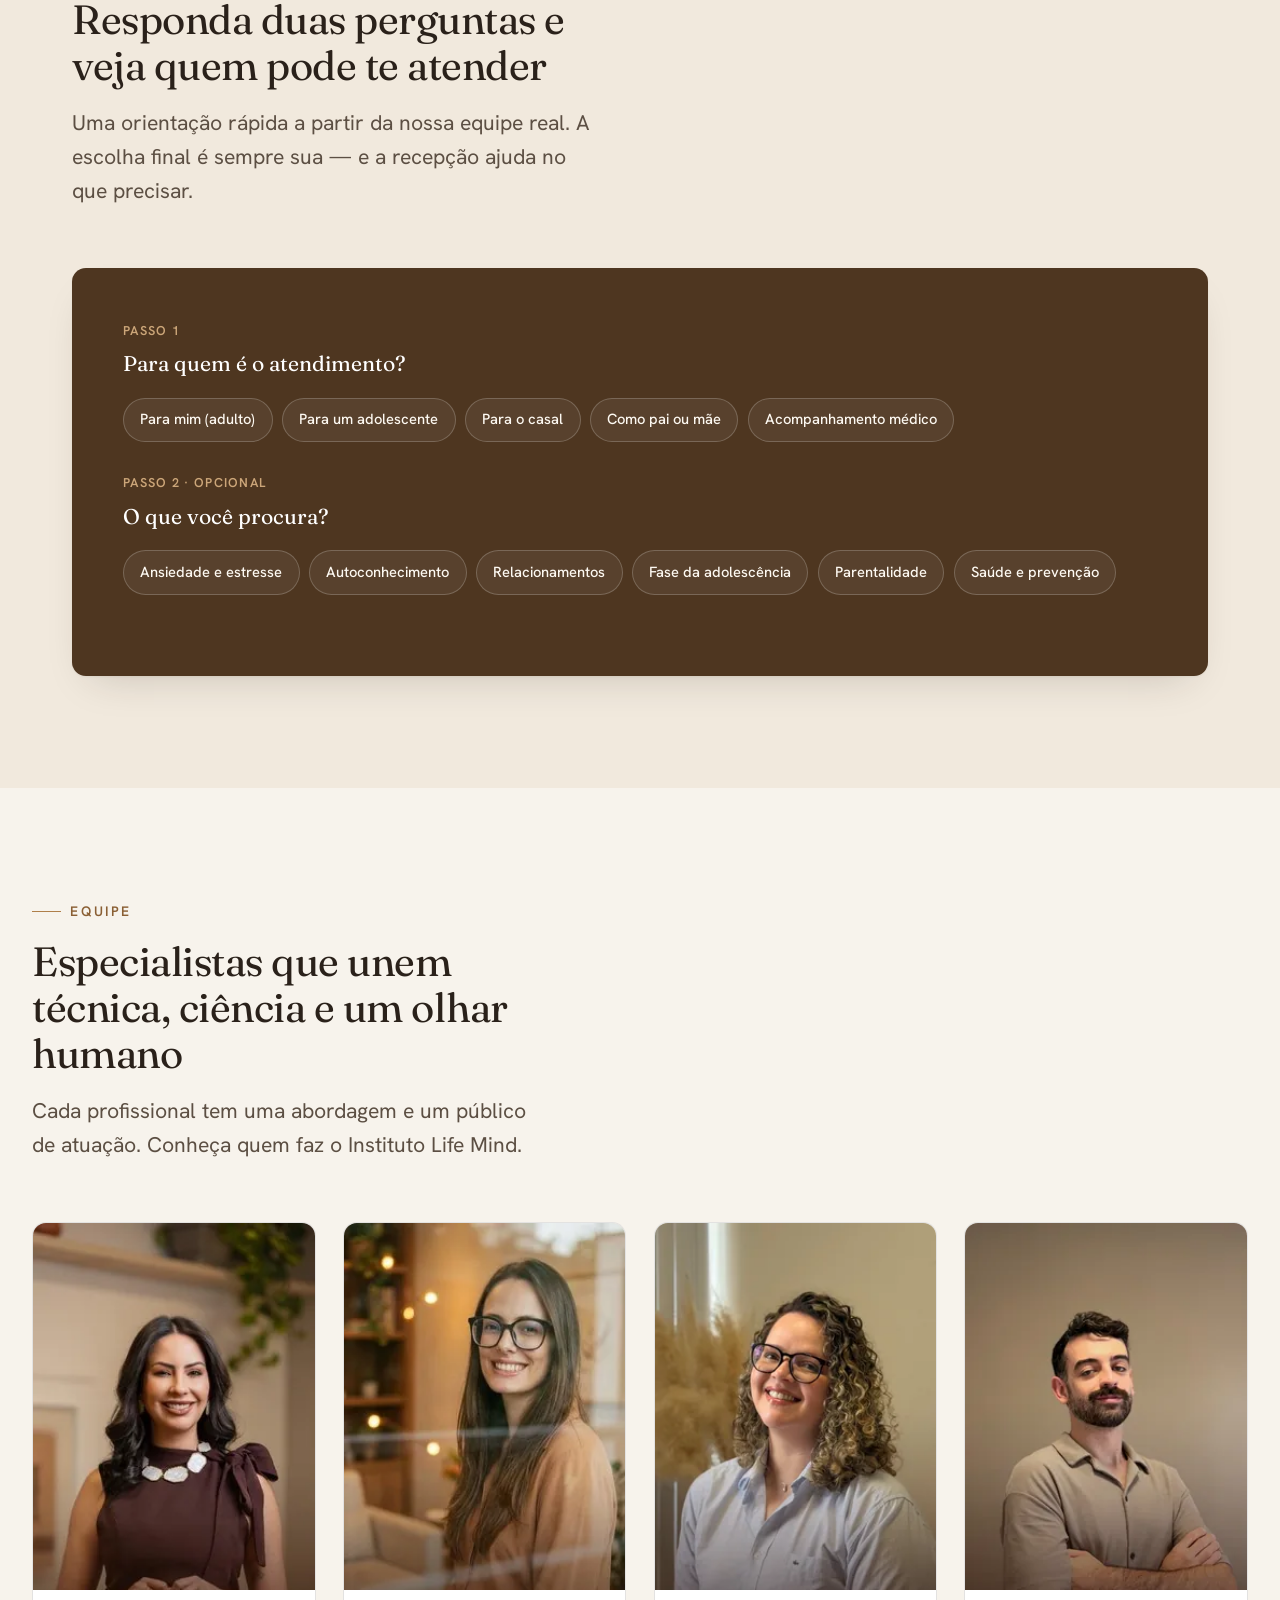
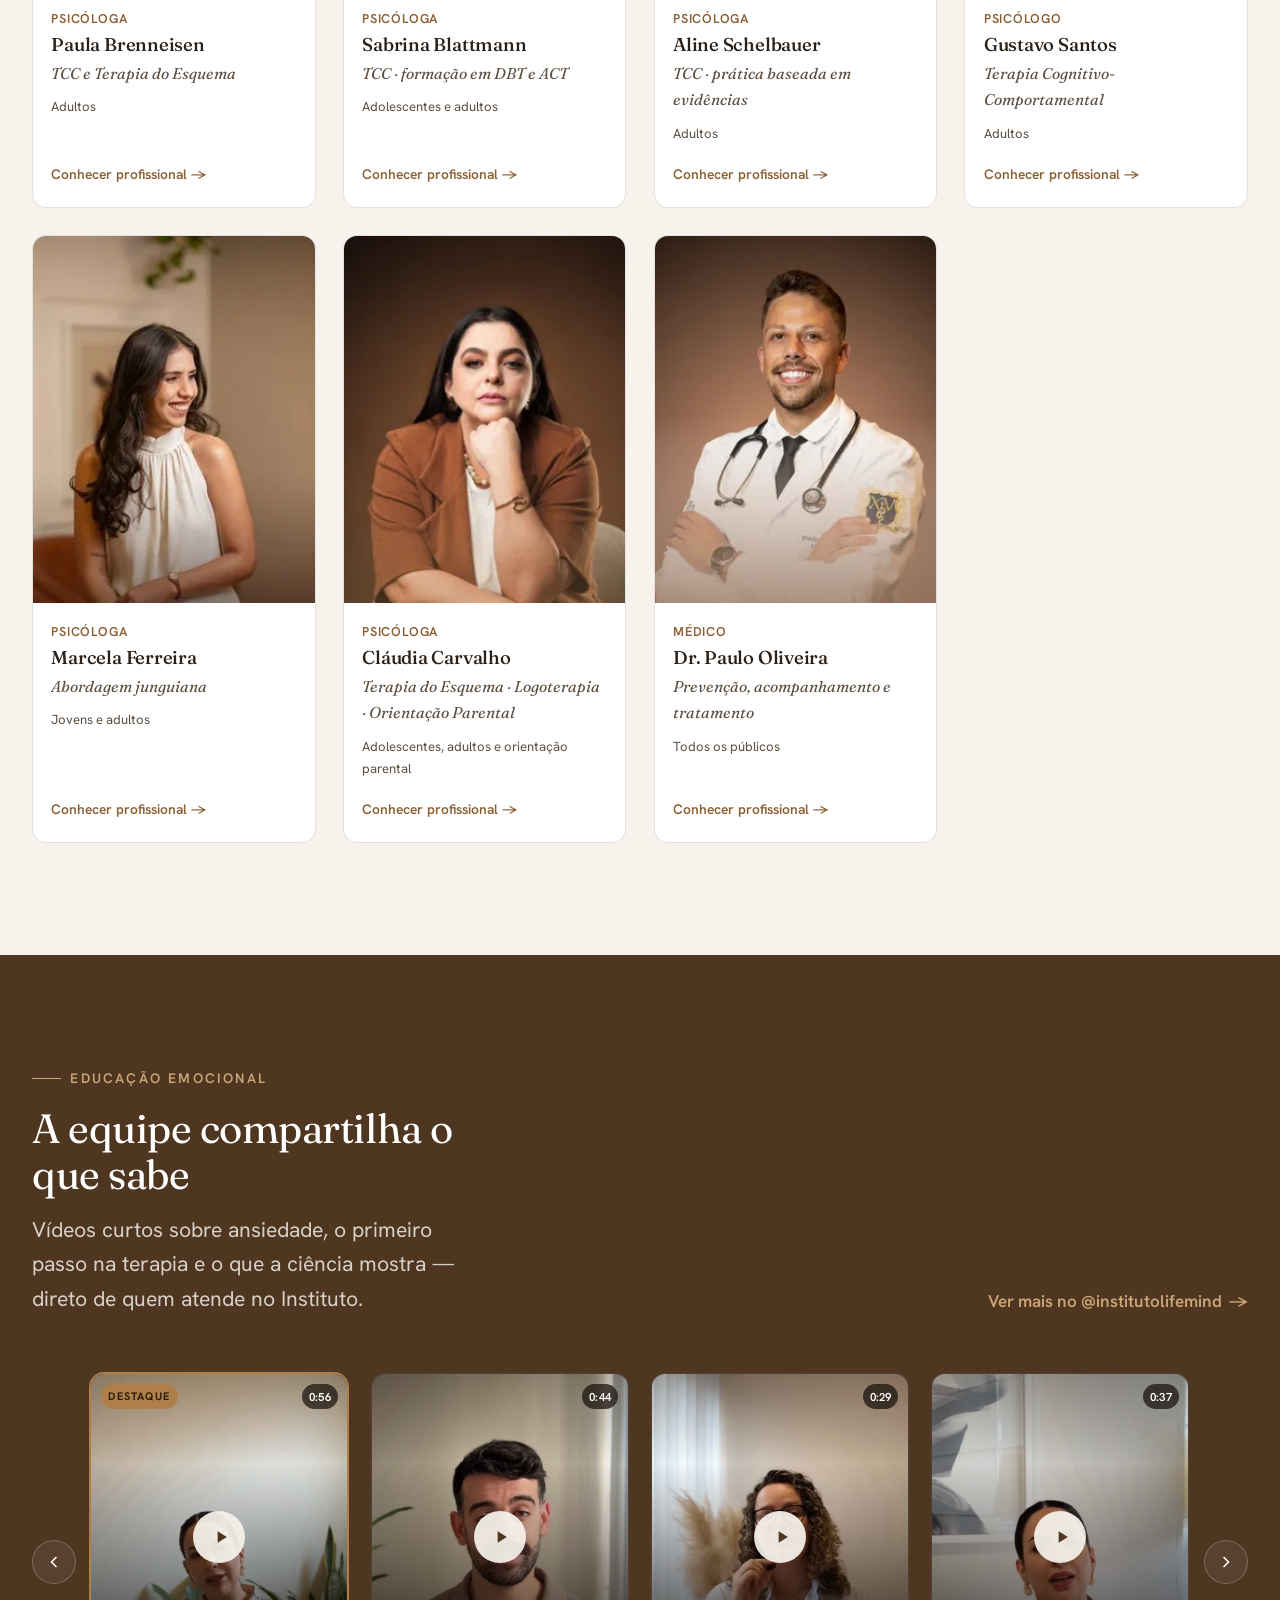
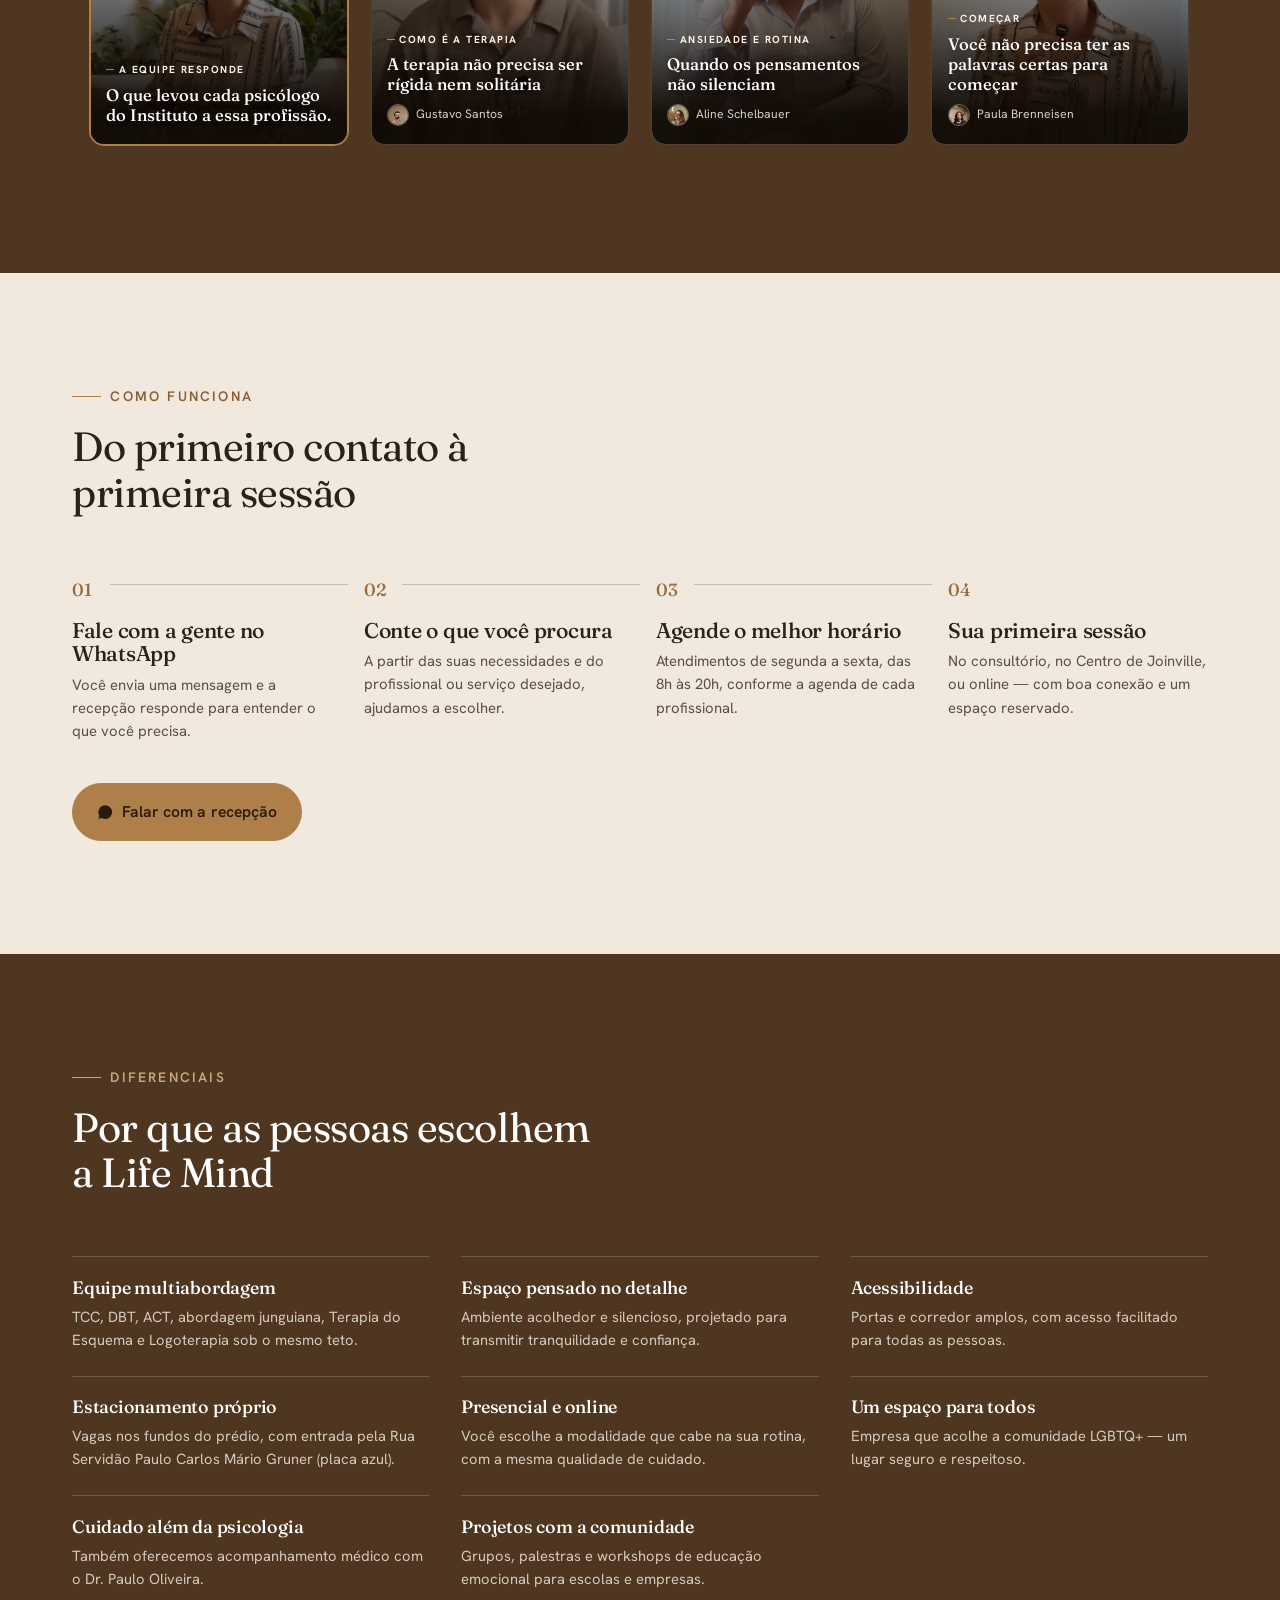
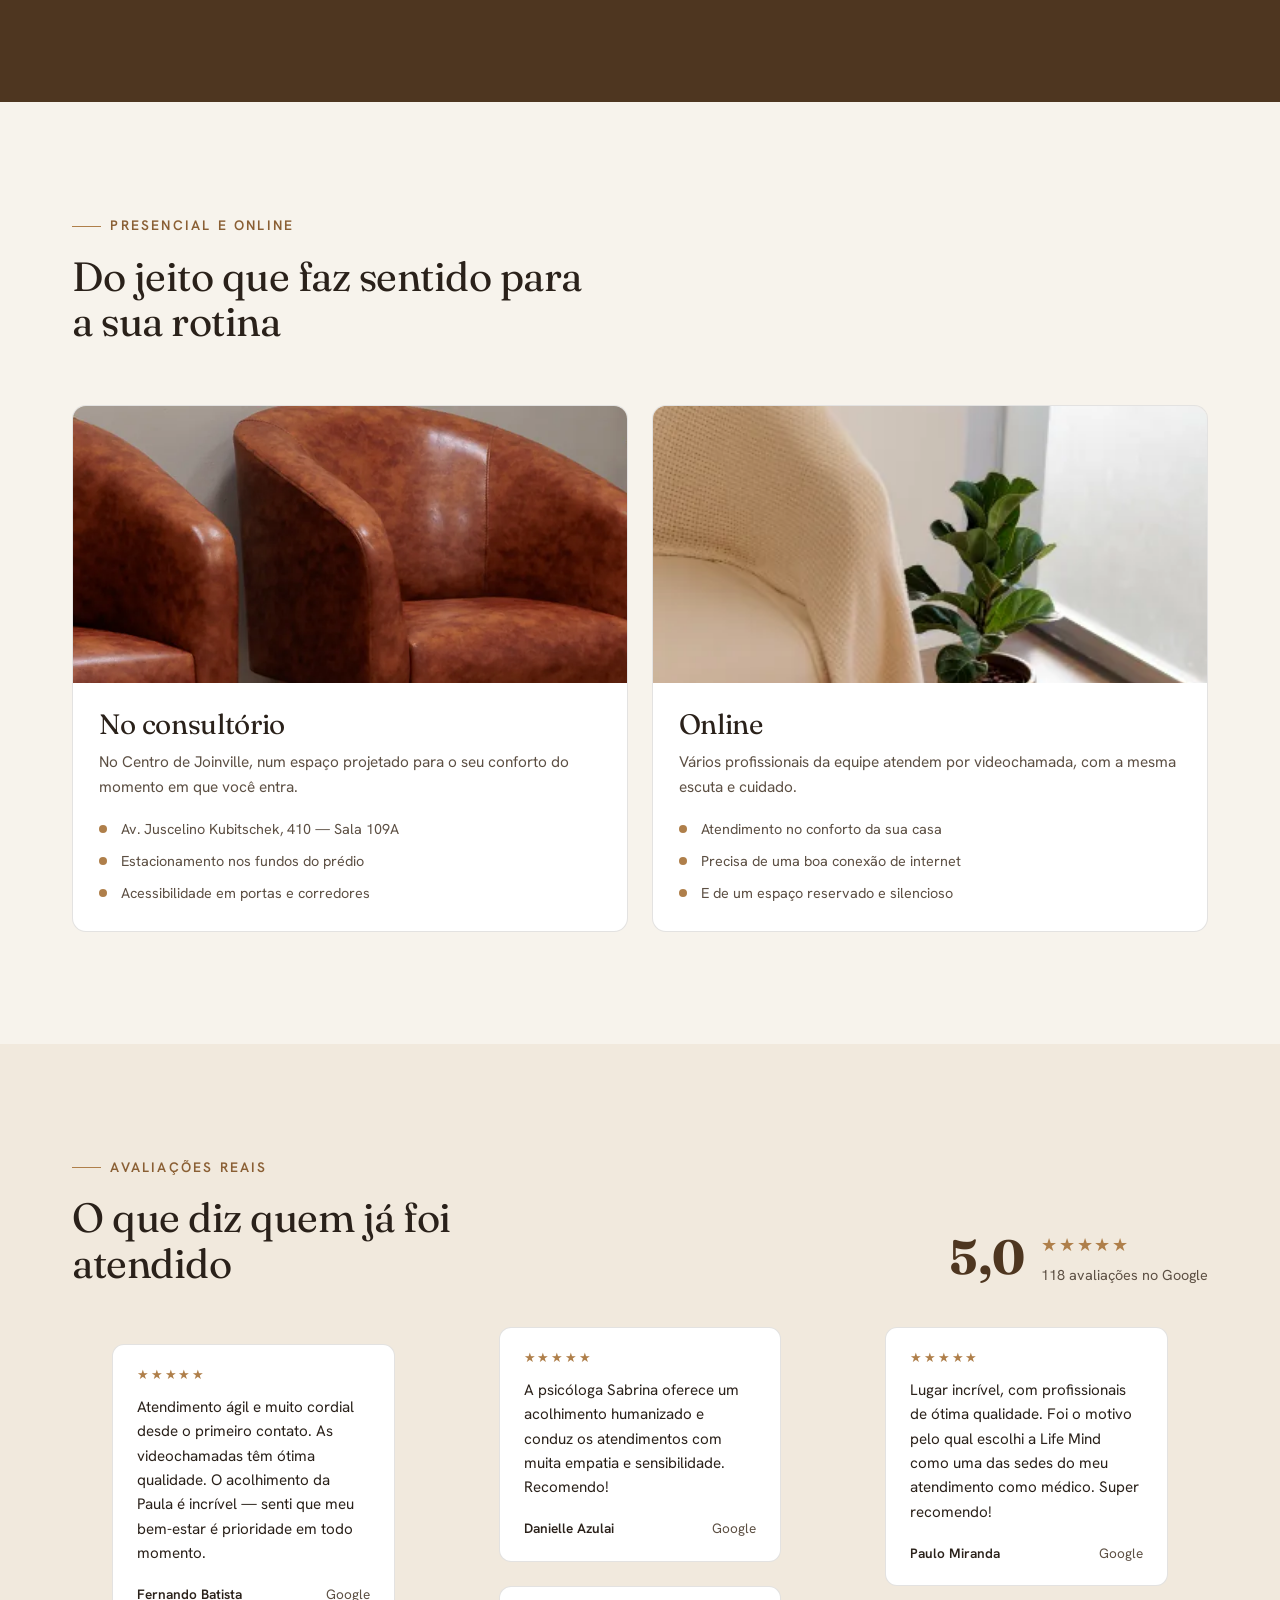
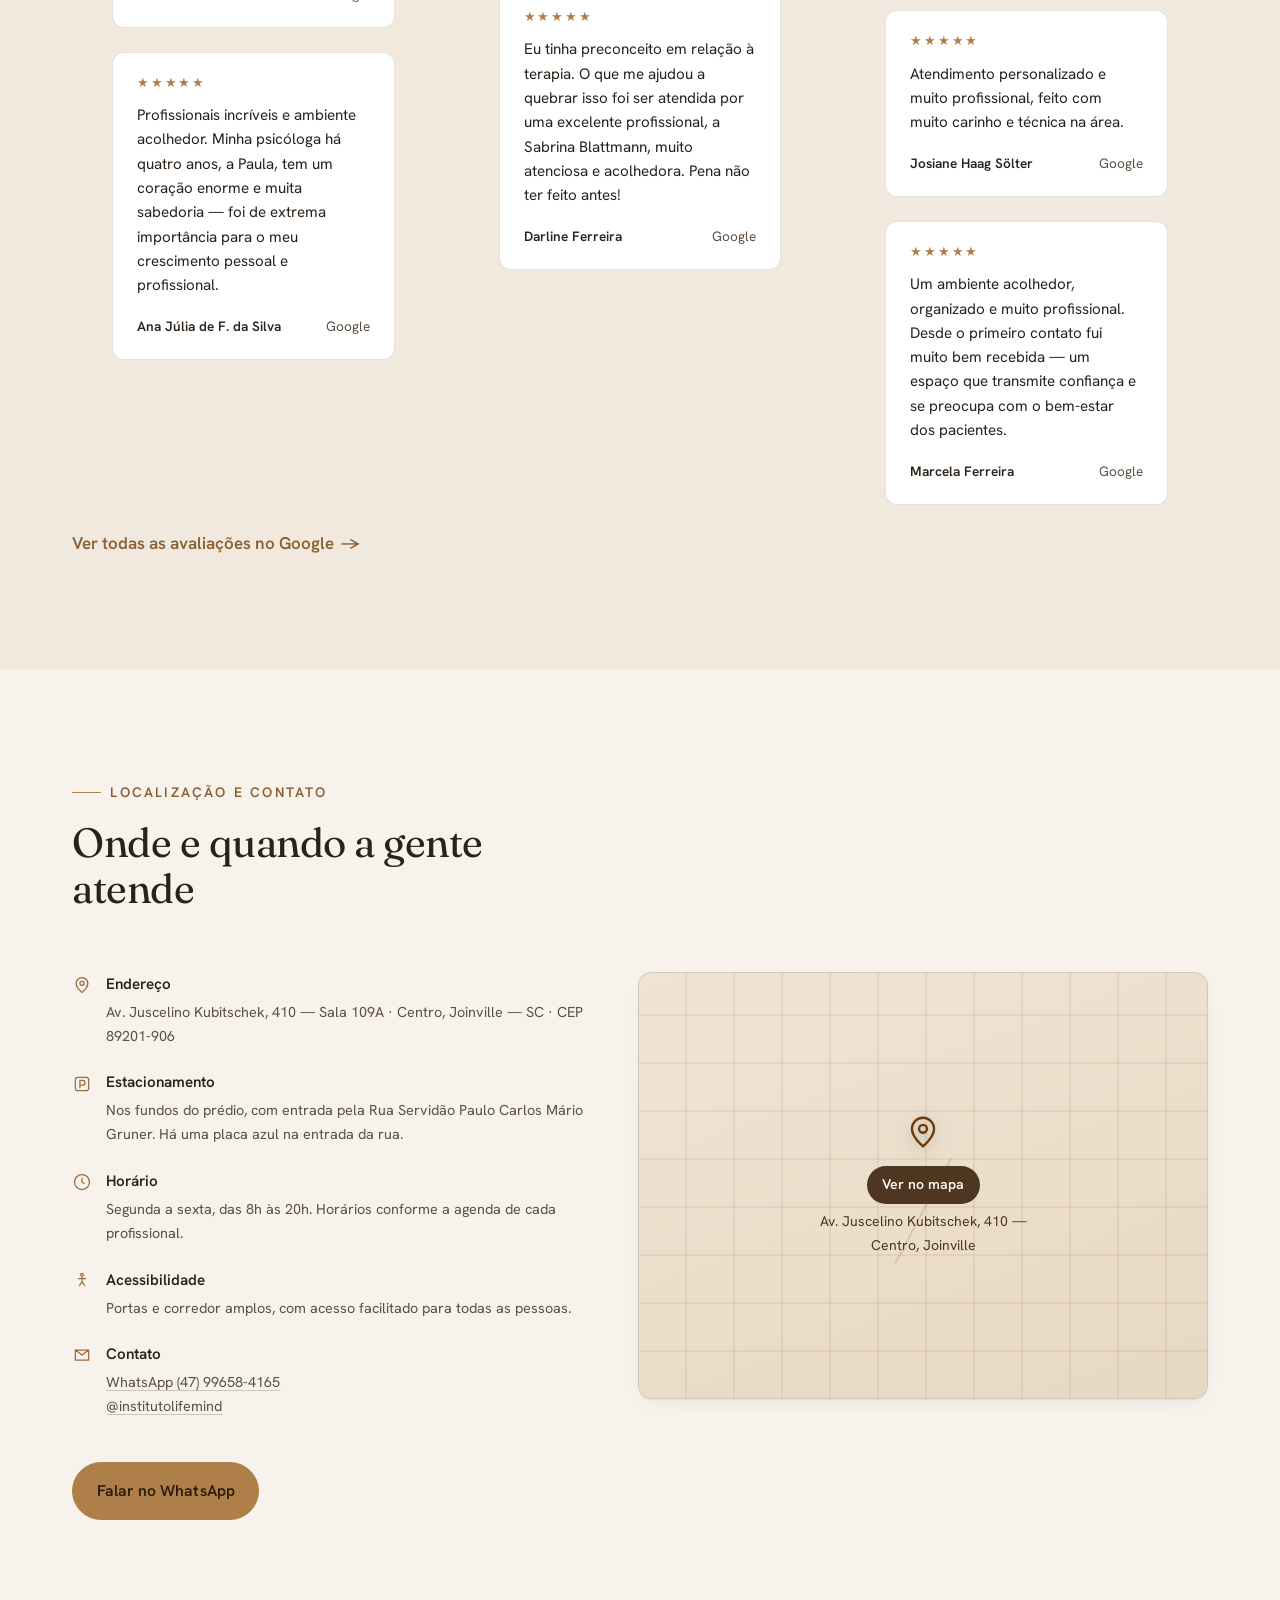
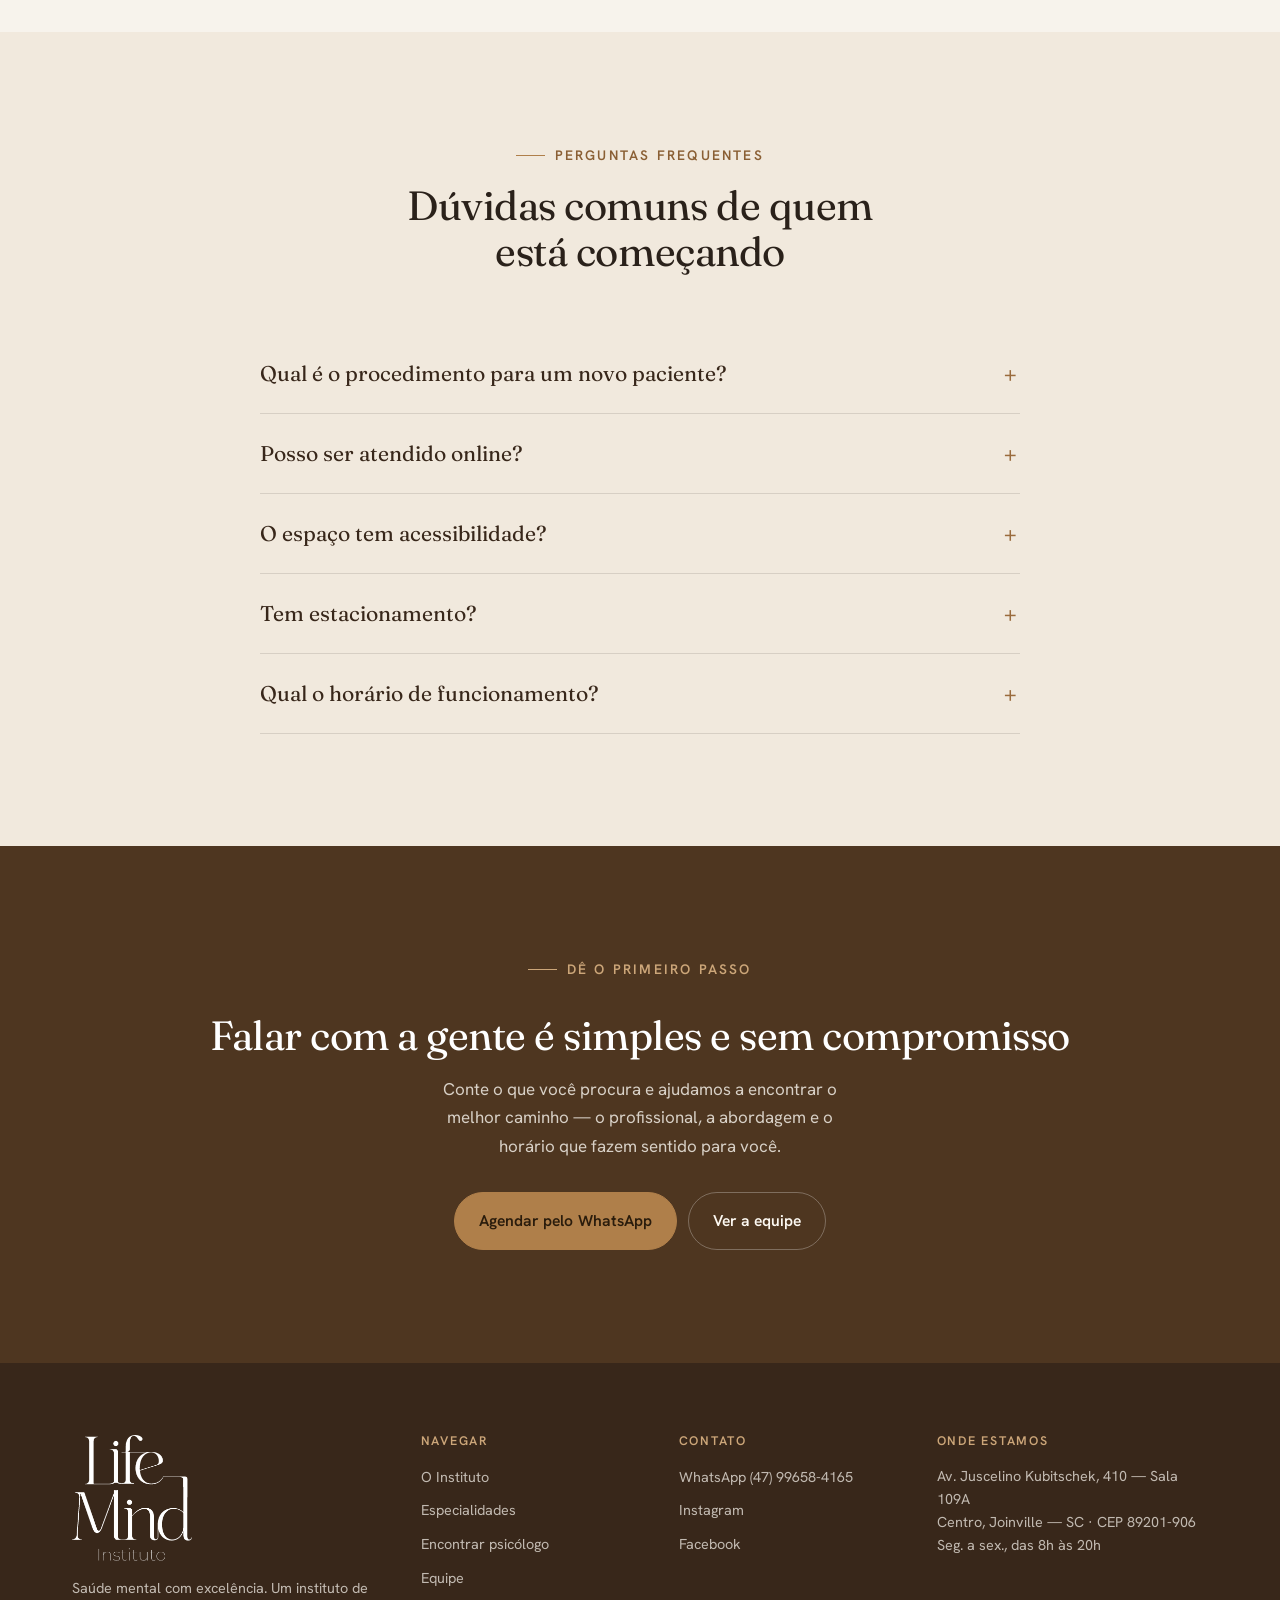
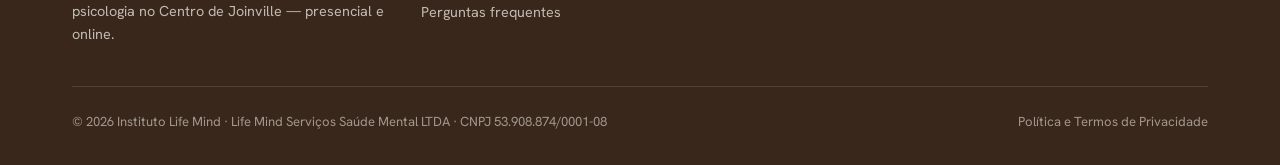
==== commit 4994d444: "Hero: imagem grande + titulo/foto/cta juntos - Desktop: foto da equipe full-width (~1140px), bem mai" ====
--- a/index.html
+++ b/index.html
@@ -58,9 +58,8 @@
 <section class="hero wrap">
   <div class="hero__text">
     <p class="eyebrow">Instituto de Psicologia · Joinville</p>
-    <h1 class="hero__title">Cuidado psicológico de excelência para <em>cada fase</em> da vida.</h1>
-    <div class="hero__rule"></div>
-    <p class="hero__lead">Uma equipe multiabordagem para adultos, adolescentes, casais e famílias — no consultório, no Centro de Joinville, ou online, onde você estiver.</p>
+    <h1 class="hero__title">Cuidado psicológico para <em>cada fase</em> da vida.</h1>
+    <p class="hero__lead">Uma equipe multiabordagem para adultos, adolescentes, casais e famílias — no consultório, no Centro de Joinville, ou online.</p>
     <div class="hero__cta">
       <a class="btn" href="#encontrar">Encontrar meu psicólogo</a>
       <a class="btn btn--ghost" href="https://wa.me/5547996584165?text=Ol%C3%A1!%20Vim%20pelo%20site%20do%20Instituto%20Life%20Mind%20e%20gostaria%20de%20agendar%20um%20atendimento." target="_blank" rel="noopener">Agendar pelo WhatsApp</a>
@@ -73,8 +72,10 @@
   </div>
   <figure class="hero__figure">
     <picture>
-      <source type="image/webp" srcset="assets/img/team-group-900.webp 900w, assets/img/team-group-1600.webp 1600w" sizes="(min-width:1000px) 928px, 94vw">
-      <img class="hero__img" src="assets/img/team-group-1200.jpg" alt="Equipe do Instituto Life Mind reunida no consultório" width="1600" height="608" fetchpriority="high">
+      <source media="(min-width:600px)" type="image/webp" srcset="assets/img/team-group-900.webp 900w, assets/img/team-group-1600.webp 1600w" sizes="(min-width:1200px) 1140px, 94vw">
+      <source media="(min-width:600px)" srcset="assets/img/team-group-1200.jpg">
+      <source type="image/webp" srcset="assets/img/team-group-mobile.webp">
+      <img class="hero__img" src="assets/img/team-group-mobile.jpg" alt="Equipe do Instituto Life Mind reunida no consultório" fetchpriority="high">
     </picture>
     <figcaption class="hero__cap"><b>7</b> especialistas em psicologia e saúde, no mesmo lugar</figcaption>
   </figure>
--- a/assets/css/site.css
+++ b/assets/css/site.css
@@ -154,41 +154,31 @@
 }
 
 /* ============================================================= HERO */
-.hero{position:relative;padding-block:clamp(1.75rem,5vw,3.25rem) clamp(2.5rem,6vw,4.25rem)}
-.hero__text{max-width:46rem}
-.hero__title{font-size:var(--step-4);margin:.35rem 0 0}
-.hero__title em{font-style:italic;color:var(--bronze-700)}
-.hero__rule{width:60px;height:2px;background:var(--bronze-500);margin:1.35rem 0;border-radius:2px}
-.hero__lead{font-size:var(--step-1);color:var(--ink-soft);max-width:46ch;line-height:1.56}
-.hero__cta{display:flex;flex-wrap:wrap;gap:.7rem;margin-top:1.9rem}
-.hero__trust{display:flex;flex-wrap:wrap;gap:.5rem 1.3rem;margin-top:1.9rem;
-  font-size:.88rem;color:var(--ink-soft);align-items:center}
+.hero{position:relative;padding-block:clamp(1.25rem,3vw,2.25rem) clamp(2rem,4.5vw,3.25rem)}
+.hero__text{max-width:54rem}
+.hero__title{font-size:clamp(2.1rem,1.45rem + 2.2vw,3.1rem);margin:.5rem 0 0;line-height:1.06;
+  letter-spacing:-.015em;max-width:22ch}
+.hero__title em{font-style:italic;color:var(--bronze-700);white-space:nowrap}
+.hero__lead{font-size:clamp(1rem,.96rem + .3vw,1.15rem);color:var(--ink-soft);max-width:58ch;
+  line-height:1.5;margin-top:1rem}
+.hero__cta{display:flex;flex-wrap:wrap;gap:.7rem;margin-top:1.3rem}
+.hero__trust{display:flex;flex-wrap:wrap;gap:.45rem 1.25rem;margin-top:1.2rem;
+  font-size:.85rem;color:var(--ink-soft);align-items:center}
 .hero__trust span{display:inline-flex;align-items:center;gap:.5em}
 .hero__trust .stars{color:var(--bronze-600);letter-spacing:.08em;font-size:.95em}
 .hero__trust b{color:var(--brown-800);font-weight:700}
-.hero__figure{margin:clamp(1.9rem,4.5vw,3rem) 0 0;max-width:58rem}
-.hero__img{width:100%;height:auto;display:block;border-radius:var(--radius);
-  border:1px solid var(--line);box-shadow:var(--shadow);background:var(--sand)}
-.hero__cap{margin:.9rem 0 0;font-size:.9rem;color:var(--ink-soft);
+.hero__figure{margin:clamp(1.35rem,3vw,2rem) 0 0}
+.hero__img{width:100%;height:auto;display:block;border-radius:var(--radius);object-fit:cover;
+  border:1px solid var(--line);box-shadow:var(--shadow);background:var(--sand);
+  aspect-ratio:800/1146}
+@media (min-width:600px){ .hero__img{aspect-ratio:1600/608} }
+.hero__cap{margin:.85rem 0 0;font-size:.9rem;color:var(--ink-soft);
   display:flex;align-items:baseline;gap:.55em}
 .hero__cap b{font-family:var(--f-display);font-weight:500;font-size:1.35rem;color:var(--brown-800);
   line-height:1;transform:translateY(.08em)}
 @media (max-width:640px){
   .hero__cap{font-size:.84rem}
   .hero__cap b{font-size:1.2rem}
-}
-/* tablet: keep the stacked hero from getting too tall */
-@media (min-width:760px) and (max-width:1079px){
-  .hero__figure{max-width:34rem}
-}
-/* side-by-side on wide screens — nobody cropped, hero stays compact */
-@media (min-width:1080px){
-  .hero{display:grid;grid-template-columns:minmax(0,1fr) minmax(0,1.12fr);
-    column-gap:clamp(2.25rem,3.5vw,3.75rem);align-items:center}
-  .hero__text{max-width:37rem}
-  .hero__figure{margin:0;max-width:none;align-self:center}
-  .hero__title{font-size:clamp(2.5rem,1.2rem + 1.9vw,3.15rem);max-width:15ch}
-  .hero__lead{max-width:42ch}
 }
 
 /* ============================================================= ABOUT */
